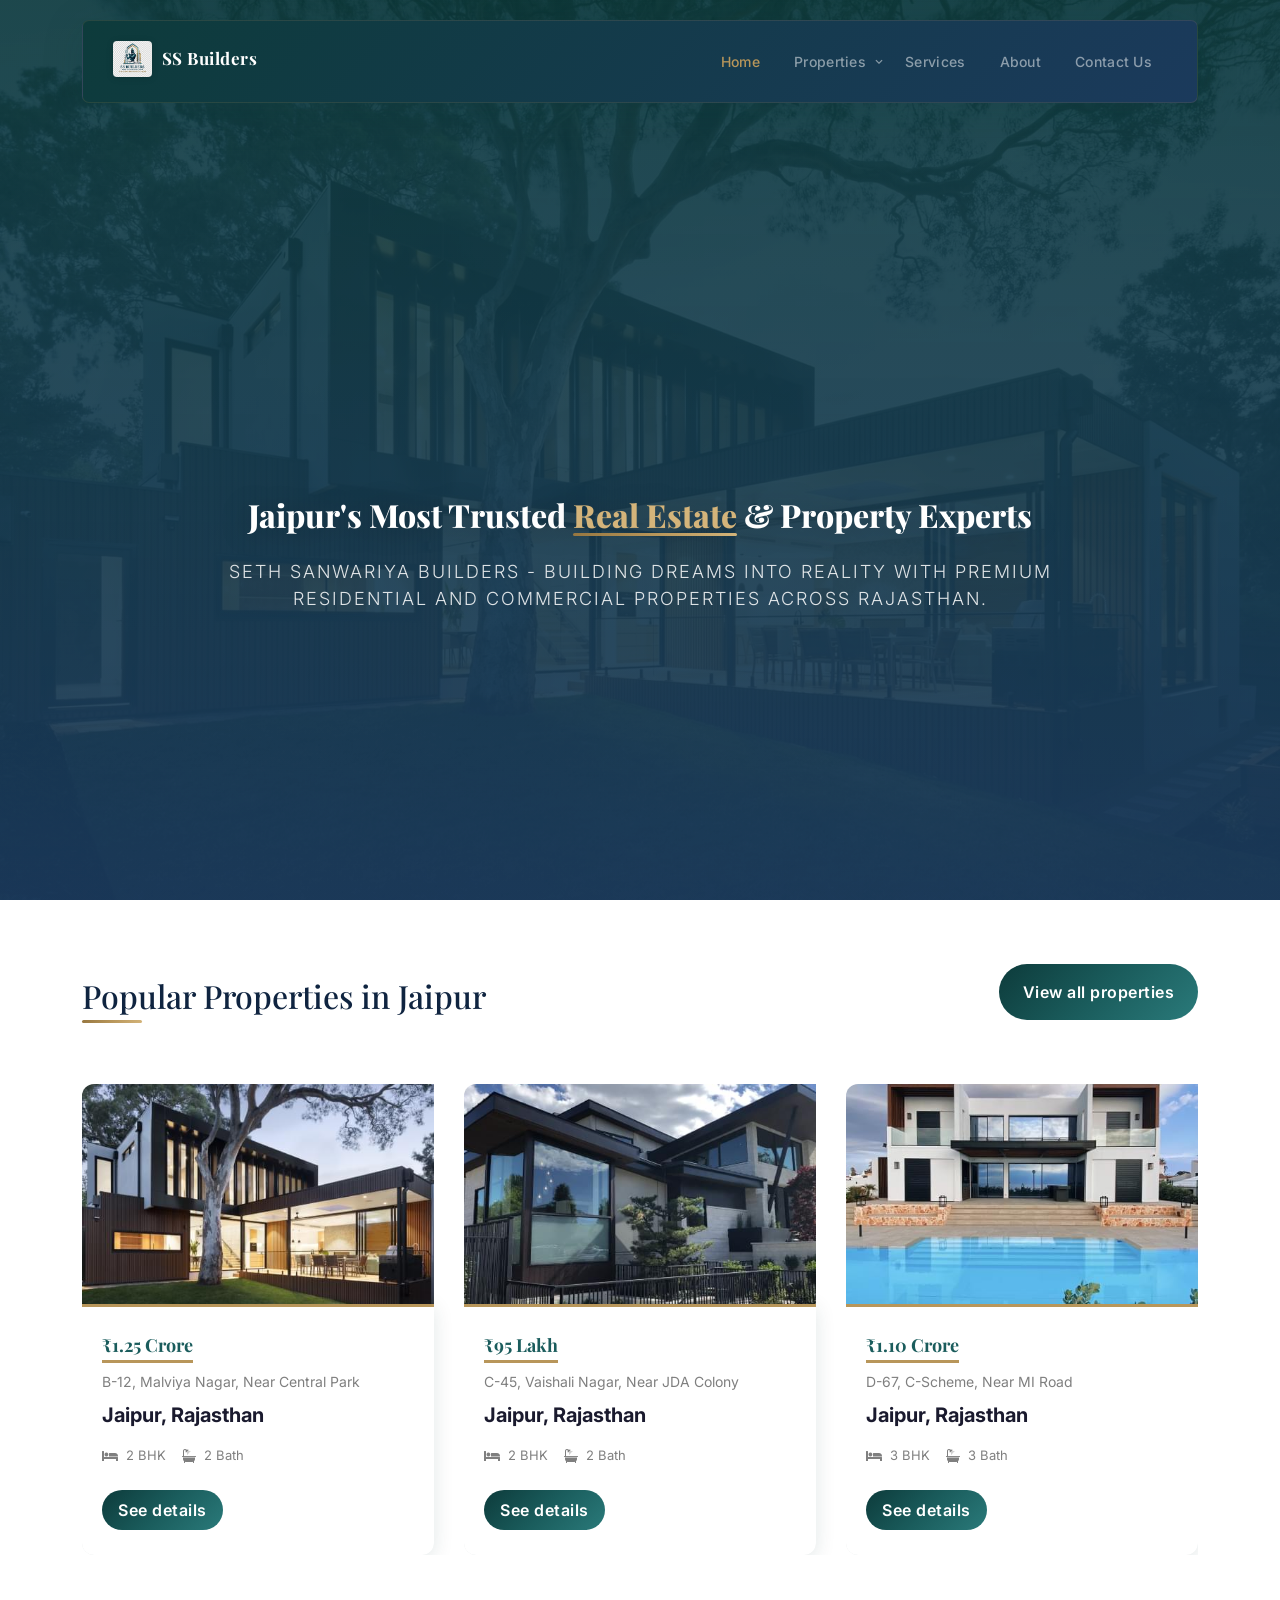
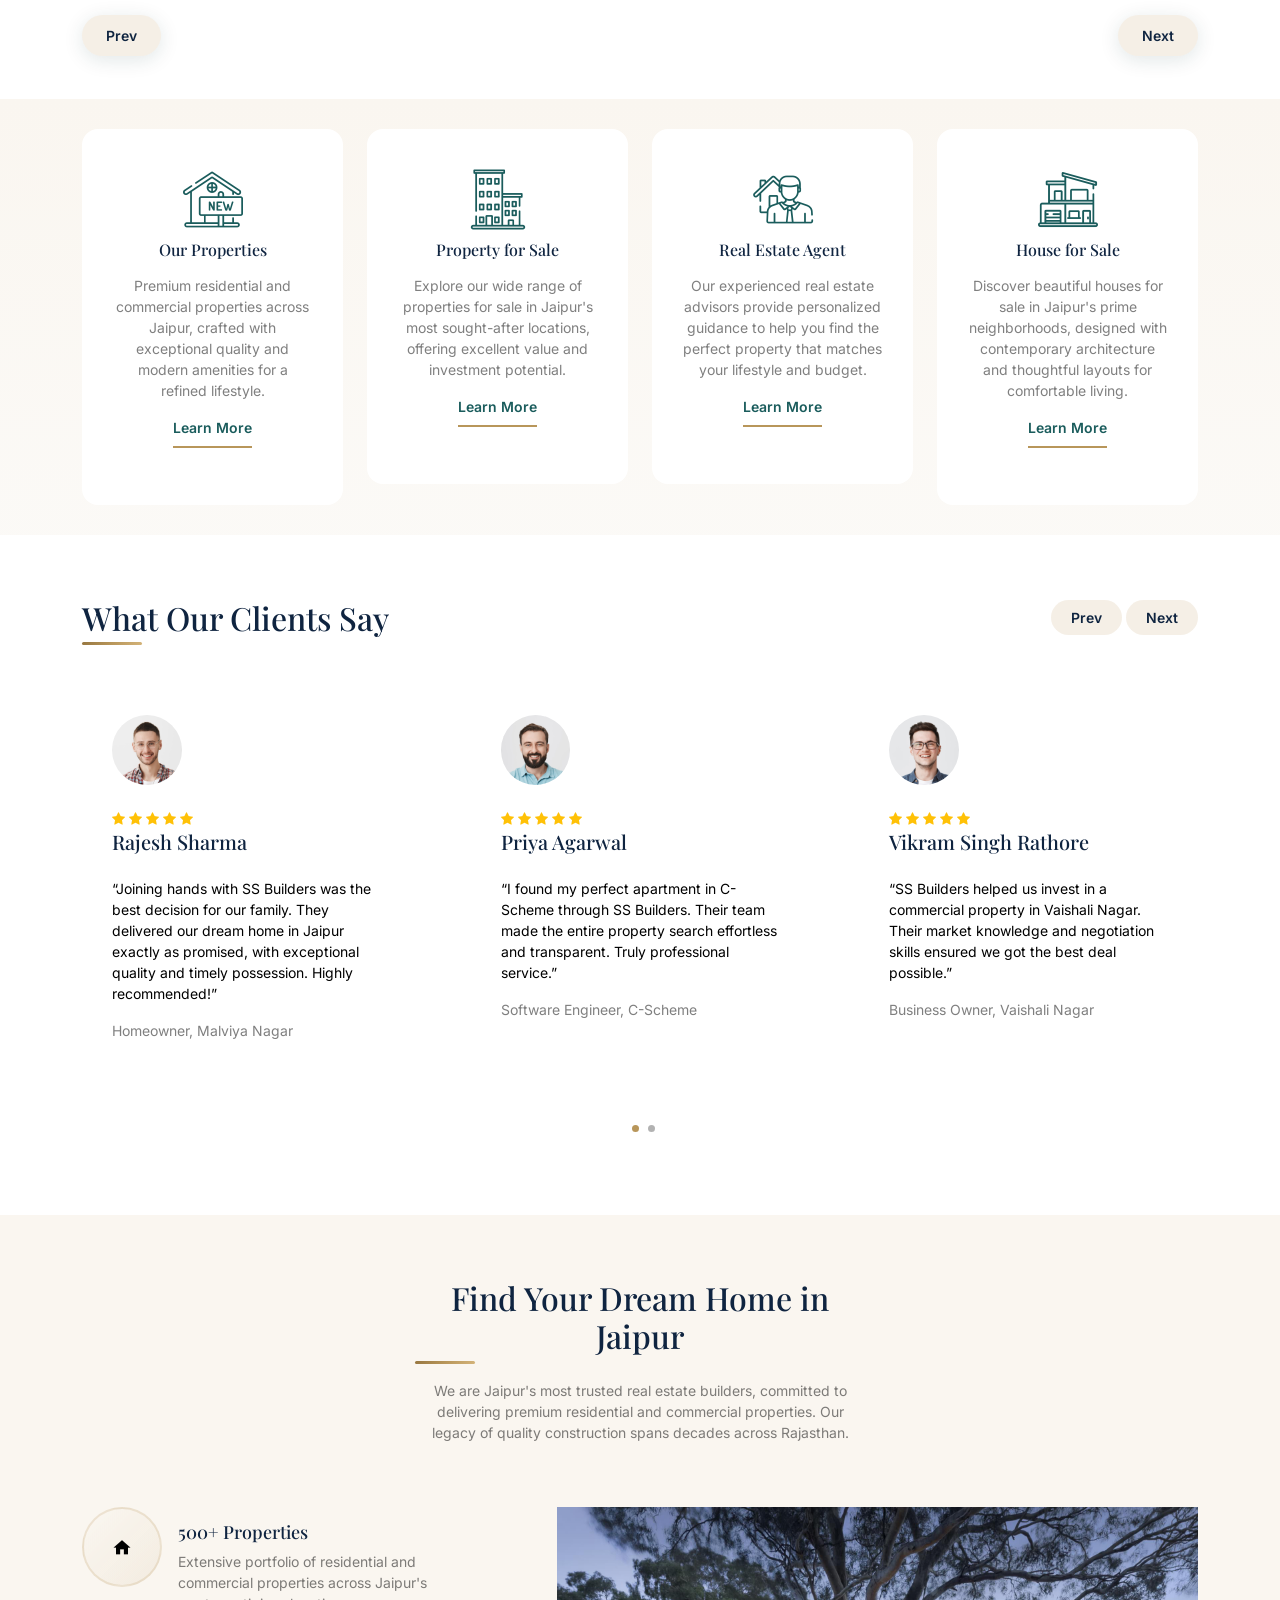
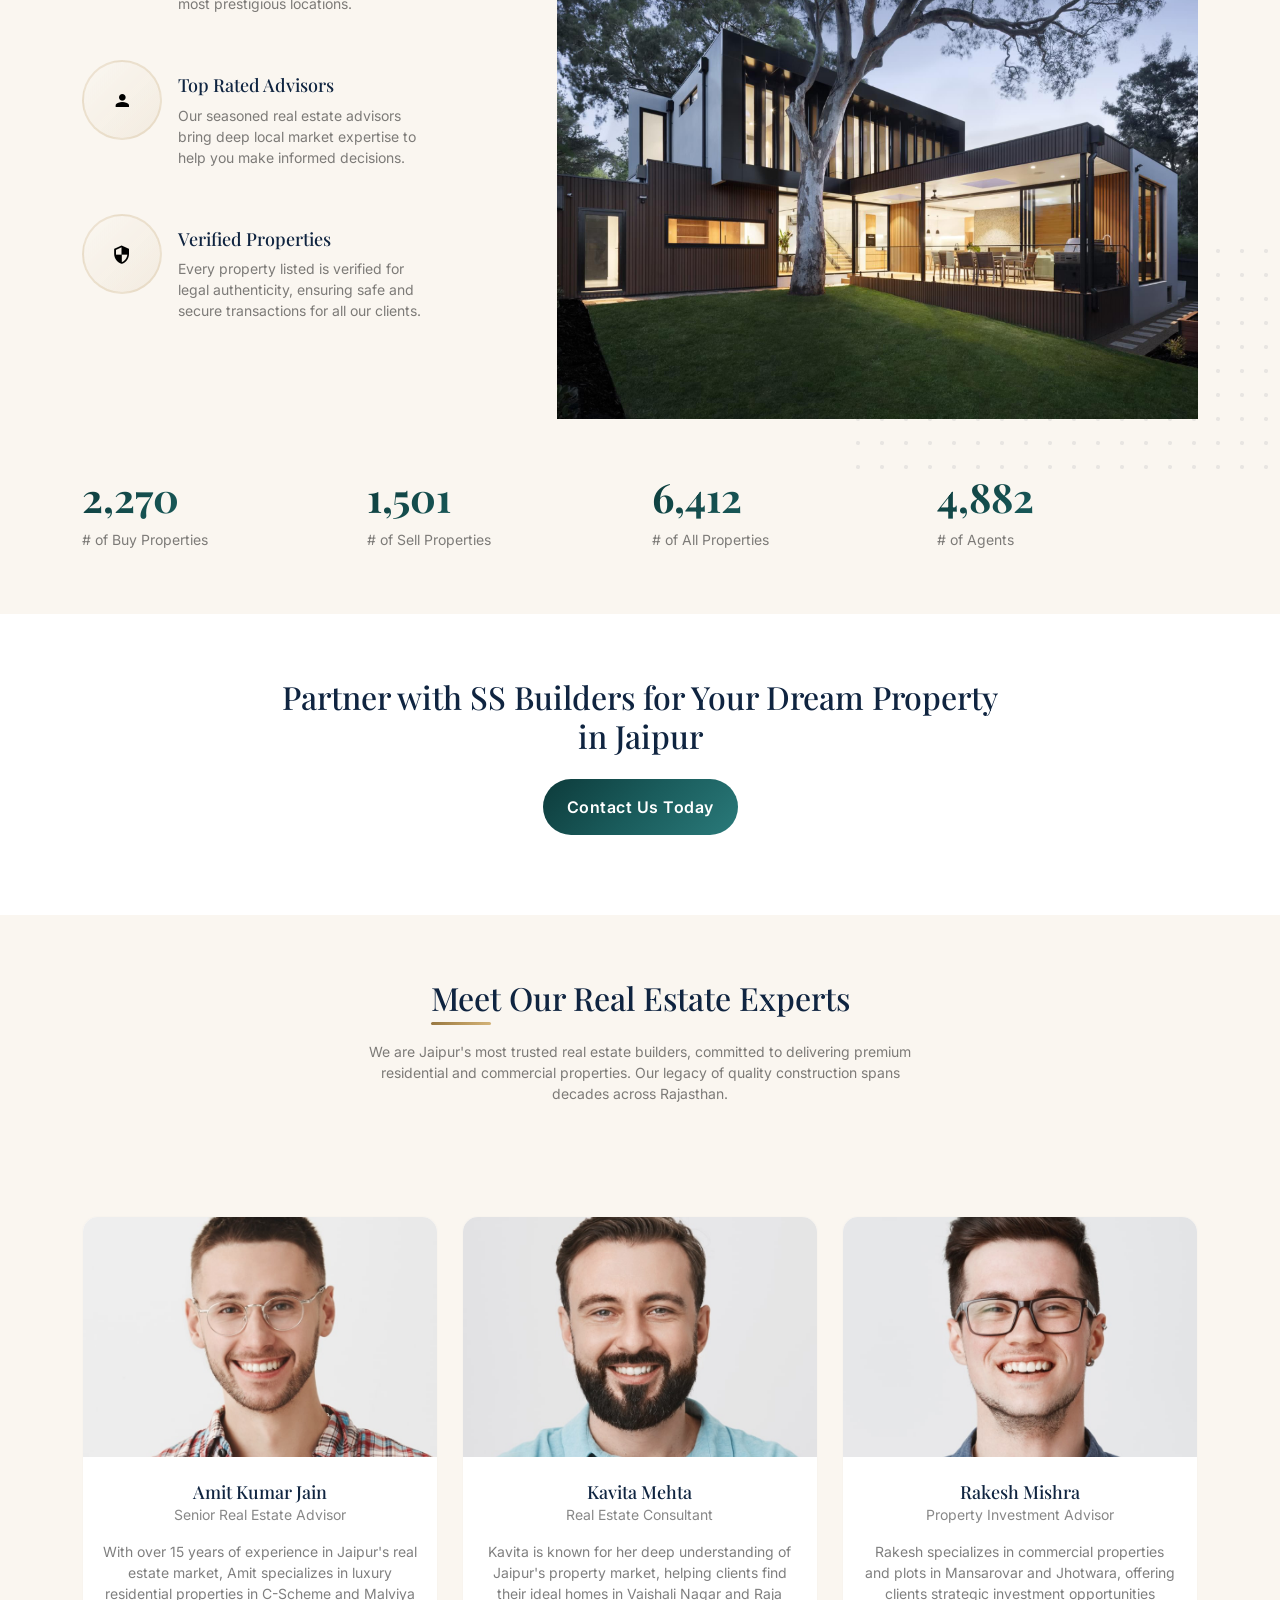
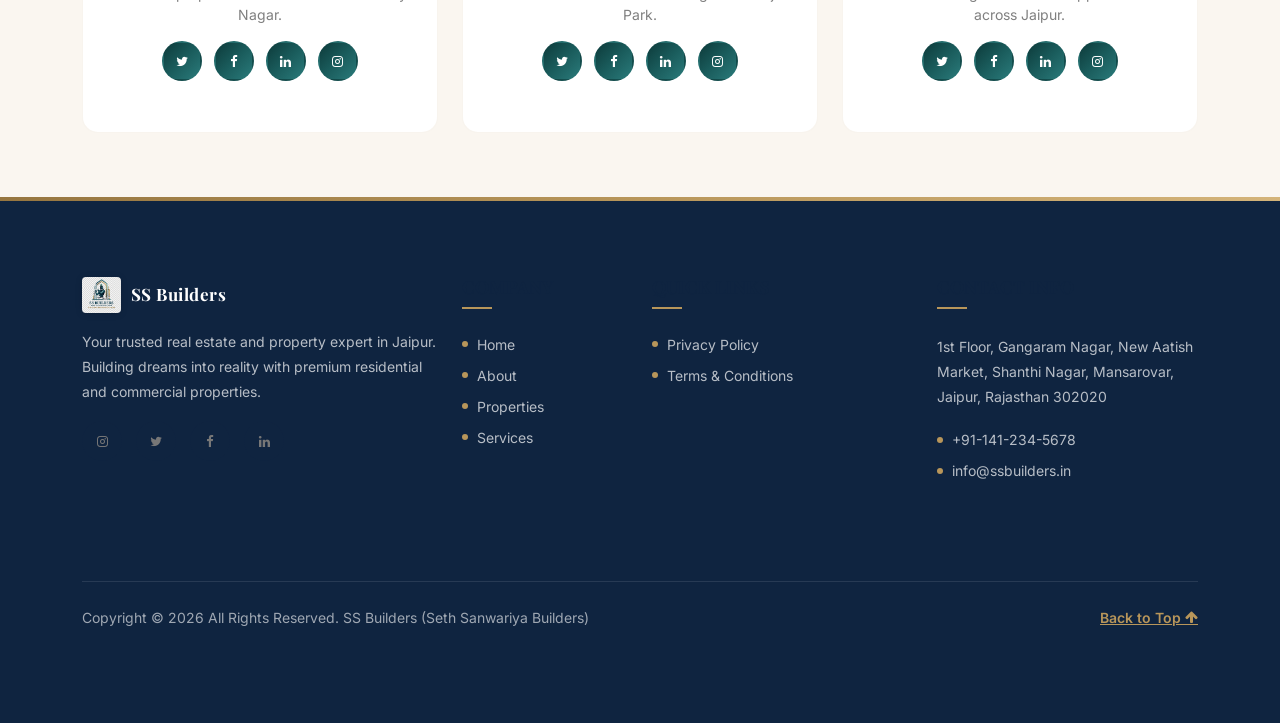
==== index.html @ 276a987f "Add Decap CMS admin with unique collections" ====
<!-- /*
* Template Name: Property
* Template Author: Untree.co
* Template URI: https://untree.co/
* License: https://creativecommons.org/licenses/by/3.0/
*/ -->
<!DOCTYPE html>
<html lang="en">
  <head>
    <meta charset="utf-8" />
    <meta name="viewport" content="width=device-width, initial-scale=1" />
    <meta name="author" content="SS Builders" />
    <link rel="shortcut icon" href="images/logo.png" />

    <meta name="description" content="SS Builders (Seth Sanwariya Builders) - Your trusted real estate and property expert. Find your dream home with us." />
    <meta name="keywords" content="SS Builders, Seth Sanwariya Builders, real estate, property, home, buy property, sell property" />

    <link rel="preconnect" href="https://fonts.googleapis.com" />
    <link rel="preconnect" href="https://fonts.gstatic.com" crossorigin />
    <link
      href="https://fonts.googleapis.com/css2?family=Playfair+Display:wght@400;500;600;700;800;900&family=Inter:wght@300;400;500;600;700&display=swap"
      rel="stylesheet"
    />

    <link rel="stylesheet" href="fonts/icomoon/style.css" />
    <link rel="stylesheet" href="fonts/flaticon/font/flaticon.css" />

    <link rel="stylesheet" href="css/tiny-slider.css" />
    <link rel="stylesheet" href="css/aos.css" />
    <link rel="stylesheet" href="css/style.css" />
    <link rel="stylesheet" href="css/ss-theme.css" />

    <title>
      SS Builders &mdash; Seth Sanwariya Builders | Real Estate and Property Expert
    </title>
  </head>
  <body>
    <div class="site-mobile-menu site-navbar-target">
      <div class="site-mobile-menu-header">
        <div class="site-mobile-menu-close">
          <span class="icofont-close js-menu-toggle"></span>
        </div>
      </div>
      <div class="site-mobile-menu-body"></div>
    </div>

    <nav class="site-nav">
      <div class="container">
        <div class="menu-bg-wrap">
          <div class="site-navigation">
            <a href="index.html" class="logo m-0 float-start d-flex align-items-center">
              <img src="images/logo.png" alt="SS Builders Logo" class="logo-img" />
              <span class="logo-text">SS Builders</span>
            </a>

            <ul
              class="js-clone-nav d-none d-lg-inline-block text-start site-menu float-end"
            >
              <li class="active"><a href="index.html">Home</a></li>
              <li class="has-children">
                <a href="properties.html">Properties</a>
                <ul class="dropdown">
                  <li><a href="#">Buy Property</a></li>
                  <li><a href="#">Sell Property</a></li>
                  <li class="has-children">
                    <a href="#">Residential</a>
                    <ul class="dropdown">
                      <li><a href="#">Residential Properties</a></li>
                      <li><a href="#">Commercial Properties</a></li>
                      <li><a href="#">Plots & Land</a></li>
                    </ul>
                  </li>
                </ul>
              </li>
              <li><a href="services.html">Services</a></li>
              <li><a href="about.html">About</a></li>
              <li><a href="contact.html">Contact Us</a></li>
            </ul>

            <a
              href="#"
              class="burger light me-auto float-end mt-1 site-menu-toggle js-menu-toggle d-inline-block d-lg-none"
              data-toggle="collapse"
              data-target="#main-navbar"
            >
              <span></span>
            </a>
          </div>
        </div>
      </div>
    </nav>

    <div class="hero">
      <div class="hero-slide">
        <div
          class="img overlay"
          style="background-image: url('images/hero_bg_3.jpg')"
        ></div>
        <div
          class="img overlay"
          style="background-image: url('images/hero_bg_2.jpg')"
        ></div>
        <div
          class="img overlay"
          style="background-image: url('images/hero_bg_1.jpg')"
        ></div>
      </div>

      <div class="container">
        <div class="row justify-content-center align-items-center">
          <div class="col-lg-9 text-center">
            <h1 class="heading" data-aos="fade-up">
              Jaipur's Most Trusted <span class="text-gold">Real Estate</span> & Property Experts
            </h1>
            <p class="hero-subtitle" data-aos="fade-up" data-aos-delay="100" data-cms="heroSubtitle">Seth Sanwariya Builders &mdash; Building Dreams Into Reality</p>
          </div>
        </div>
      </div>
    </div>

<div class="section">
      <div class="container">
        <div class="row mb-5 align-items-center">
          <div class="col-lg-9">
            <h2 class="font-weight-bold text-primary heading">
              Popular Properties in Jaipur
            </h2>
          </div>
          <div class="col-lg-3 text-lg-end">
            <p>
              <a href="properties.html" class="btn btn-primary text-white py-3 px-4">View all properties</a>
            </p>
          </div>
        </div>
        <div class="row">
          <div class="col-12">
            <div class="property-slider-wrap">
              <div class="property-slider">
                <div class="property-item">
                  <a href="property-single.html" class="img">
                    <img src="images/img_1.jpg" alt="Image" class="img-fluid" />
                  </a>

                  <div class="property-content">
                    <div class="price mb-2"><span>₹1.25 Crore</span></div>
                    <div>
                      <span class="d-block mb-2 text-black-50"
                        >B-12, Malviya Nagar, Near Central Park</span
                      >
                      <span class="city d-block mb-3">Jaipur, Rajasthan</span>

                      <div class="specs d-flex mb-4">
                        <span class="d-block d-flex align-items-center me-3">
                          <span class="icon-bed me-2"></span>
                          <span class="caption">2 BHK</span>
                        </span>
                        <span class="d-block d-flex align-items-center">
                          <span class="icon-bath me-2"></span>
                          <span class="caption">2 Bath</span>
                        </span>
                      </div>

                      <a
                        href="property-single.html"
                        class="btn btn-primary py-2 px-3"
                        >See details</a
                      >
                    </div>
                  </div>
                </div>
                <!-- .item -->

                <div class="property-item">
                  <a href="property-single.html" class="img">
                    <img src="images/img_2.jpg" alt="Image" class="img-fluid" />
                  </a>

                  <div class="property-content">
                    <div class="price mb-2"><span>₹95 Lakh</span></div>
                    <div>
                      <span class="d-block mb-2 text-black-50"
                        >C-45, Vaishali Nagar, Near JDA Colony</span
                      >
                      <span class="city d-block mb-3">Jaipur, Rajasthan</span>

                      <div class="specs d-flex mb-4">
                        <span class="d-block d-flex align-items-center me-3">
                          <span class="icon-bed me-2"></span>
                          <span class="caption">2 BHK</span>
                        </span>
                        <span class="d-block d-flex align-items-center">
                          <span class="icon-bath me-2"></span>
                          <span class="caption">2 Bath</span>
                        </span>
                      </div>

                      <a
                        href="property-single.html"
                        class="btn btn-primary py-2 px-3"
                        >See details</a
                      >
                    </div>
                  </div>
                </div>
                <!-- .item -->

                <div class="property-item">
                  <a href="property-single.html" class="img">
                    <img src="images/img_3.jpg" alt="Image" class="img-fluid" />
                  </a>

                  <div class="property-content">
                    <div class="price mb-2"><span>₹1.10 Crore</span></div>
                    <div>
                      <span class="d-block mb-2 text-black-50"
                        >D-67, C-Scheme, Near MI Road</span
                      >
                      <span class="city d-block mb-3">Jaipur, Rajasthan</span>

                      <div class="specs d-flex mb-4">
                        <span class="d-block d-flex align-items-center me-3">
                          <span class="icon-bed me-2"></span>
                          <span class="caption">3 BHK</span>
                        </span>
                        <span class="d-block d-flex align-items-center">
                          <span class="icon-bath me-2"></span>
                          <span class="caption">3 Bath</span>
                        </span>
                      </div>

                      <a
                        href="property-single.html"
                        class="btn btn-primary py-2 px-3"
                        >See details</a
                      >
                    </div>
                  </div>
                </div>
                <!-- .item -->

                <div class="property-item">
                  <a href="property-single.html" class="img">
                    <img src="images/img_4.jpg" alt="Image" class="img-fluid" />
                  </a>

                  <div class="property-content">
                    <div class="price mb-2"><span>₹85 Lakh</span></div>
                    <div>
                      <span class="d-block mb-2 text-black-50"
                        >E-23, Bani Park, Near Railway Station</span
                      >
                      <span class="city d-block mb-3">Jaipur, Rajasthan</span>

                      <div class="specs d-flex mb-4">
                        <span class="d-block d-flex align-items-center me-3">
                          <span class="icon-bed me-2"></span>
                          <span class="caption">2 BHK</span>
                        </span>
                        <span class="d-block d-flex align-items-center">
                          <span class="icon-bath me-2"></span>
                          <span class="caption">2 Bath</span>
                        </span>
                      </div>

                      <a
                        href="property-single.html"
                        class="btn btn-primary py-2 px-3"
                        >See details</a
                      >
                    </div>
                  </div>
                </div>
                <!-- .item -->

                <div class="property-item">
                  <a href="property-single.html" class="img">
                    <img src="images/img_5.jpg" alt="Image" class="img-fluid" />
                  </a>

                  <div class="property-content">
                    <div class="price mb-2"><span>₹1.50 Crore</span></div>
                    <div>
                      <span class="d-block mb-2 text-black-50"
                        >F-89, JLN Road, Near Civil Lines</span
                      >
                      <span class="city d-block mb-3">Jaipur, Rajasthan</span>

                      <div class="specs d-flex mb-4">
                        <span class="d-block d-flex align-items-center me-3">
                          <span class="icon-bed me-2"></span>
                          <span class="caption">4 BHK</span>
                        </span>
                        <span class="d-block d-flex align-items-center">
                          <span class="icon-bath me-2"></span>
                          <span class="caption">4 Bath</span>
                        </span>
                      </div>

                      <a
                        href="property-single.html"
                        class="btn btn-primary py-2 px-3"
                        >See details</a
                      >
                    </div>
                  </div>
                </div>
                <!-- .item -->

                <div class="property-item">
                  <a href="property-single.html" class="img">
                    <img src="images/img_6.jpg" alt="Image" class="img-fluid" />
                  </a>

                  <div class="property-content">
                    <div class="price mb-2"><span>₹75 Lakh</span></div>
                    <div>
                      <span class="d-block mb-2 text-black-50"
                        >G-15, Tonk Road, Premium Location</span
                      >
                      <span class="city d-block mb-3">Jaipur, Rajasthan</span>

                      <div class="specs d-flex mb-4">
                        <span class="d-block d-flex align-items-center me-3">
                          <span class="icon-bed me-2"></span>
                          <span class="caption">2 BHK</span>
                        </span>
                        <span class="d-block d-flex align-items-center">
                          <span class="icon-bath me-2"></span>
                          <span class="caption">2 Bath</span>
                        </span>
                      </div>

                      <a
                        href="property-single.html"
                        class="btn btn-primary py-2 px-3"
                        >See details</a
                      >
                    </div>
                  </div>
                </div>
                <!-- .item -->

                <div class="property-item">
                  <a href="property-single.html" class="img">
                    <img src="images/img_7.jpg" alt="Image" class="img-fluid" />
                  </a>

                  <div class="property-content">
                    <div class="price mb-2"><span>₹1.35 Crore</span></div>
                    <div>
                      <span class="d-block mb-2 text-black-50"
                        >H-30, Sindhi Camp, Heart of City</span
                      >
                      <span class="city d-block mb-3">Jaipur, Rajasthan</span>

                      <div class="specs d-flex mb-4">
                        <span class="d-block d-flex align-items-center me-3">
                          <span class="icon-bed me-2"></span>
                          <span class="caption">3 BHK</span>
                        </span>
                        <span class="d-block d-flex align-items-center">
                          <span class="icon-bath me-2"></span>
                          <span class="caption">3 Bath</span>
                        </span>
                      </div>

                      <a
                        href="property-single.html"
                        class="btn btn-primary py-2 px-3"
                        >See details</a
                      >
                    </div>
                  </div>
                </div>
                <!-- .item -->

                <div class="property-item">
                  <a href="property-single.html" class="img">
                    <img src="images/img_8.jpg" alt="Image" class="img-fluid" />
                  </a>

                  <div class="property-content">
                    <div class="price mb-2"><span>₹1.05 Crore</span></div>
                    <div>
                      <span class="d-block mb-2 text-black-50"
                        >I-42, Ajmer Road, Well Connected</span
                      >
                      <span class="city d-block mb-3">Jaipur, Rajasthan</span>

                      <div class="specs d-flex mb-4">
                        <span class="d-block d-flex align-items-center me-3">
                          <span class="icon-bed me-2"></span>
                          <span class="caption">2 BHK</span>
                        </span>
                        <span class="d-block d-flex align-items-center">
                          <span class="icon-bath me-2"></span>
                          <span class="caption">2 Bath</span>
                        </span>
                      </div>

                      <a
                        href="property-single.html"
                        class="btn btn-primary py-2 px-3"
                        >See details</a
                      >
                    </div>
                  </div>
                </div>
                <!-- .item -->
              </div>

              <div
                id="property-nav"
                class="controls"
                tabindex="0"
                aria-label="Carousel Navigation"
              >
                <span
                  class="prev"
                  data-controls="prev"
                  aria-controls="property"
                  tabindex="-1"
                  >Prev</span
                >
                <span
                  class="next"
                  data-controls="next"
                  aria-controls="property"
                  tabindex="-1"
                  >Next</span
                >
              </div>
            </div>
          </div>
        </div>
      </div>
    </div>


    <section class="features-1">
      <div class="container">
        <div class="row">
          <div class="col-6 col-lg-3" data-aos="fade-up" data-aos-delay="300">
            <div class="box-feature">
              <span class="flaticon-house"></span>
              <h3 class="mb-3">Our Properties</h3>
              <p>
                Premium residential and commercial properties across Jaipur, crafted with exceptional quality and modern amenities for a refined lifestyle.
              </p>
              <p><a href="#" class="learn-more">Learn More</a></p>
            </div>
          </div>
          <div class="col-6 col-lg-3" data-aos="fade-up" data-aos-delay="500">
            <div class="box-feature">
              <span class="flaticon-building"></span>
              <h3 class="mb-3">Property for Sale</h3>
              <p>
                Explore our wide range of properties for sale in Jaipur's most sought-after locations, offering excellent value and investment potential.
              </p>
              <p><a href="#" class="learn-more">Learn More</a></p>
            </div>
          </div>
          <div class="col-6 col-lg-3" data-aos="fade-up" data-aos-delay="400">
            <div class="box-feature">
              <span class="flaticon-house-3"></span>
              <h3 class="mb-3">Real Estate Agent</h3>
              <p>
                Our experienced real estate advisors provide personalized guidance to help you find the perfect property that matches your lifestyle and budget.
              </p>
              <p><a href="#" class="learn-more">Learn More</a></p>
            </div>
          </div>
          <div class="col-6 col-lg-3" data-aos="fade-up" data-aos-delay="600">
            <div class="box-feature">
              <span class="flaticon-house-1"></span>
              <h3 class="mb-3">House for Sale</h3>
              <p>
                Discover beautiful houses for sale in Jaipur's prime neighborhoods, designed with contemporary architecture and thoughtful layouts for comfortable living.
              </p>
              <p><a href="#" class="learn-more">Learn More</a></p>
            </div>
          </div>
        </div>
      </div>
    </section>

    <div class="section sec-testimonials">
      <div class="container">
        <div class="row mb-5 align-items-center">
          <div class="col-md-6">
            <h2 class="font-weight-bold heading text-primary mb-4 mb-md-0">
              What Our Clients Say
            </h2>
          </div>
          <div class="col-md-6 text-md-end">
            <div id="testimonial-nav">
              <span class="prev" data-controls="prev">Prev</span>

              <span class="next" data-controls="next">Next</span>
            </div>
          </div>
        </div>

        <div class="row">
          <div class="col-lg-4"></div>
        </div>
        <div class="testimonial-slider-wrap">
          <div class="testimonial-slider">
            <div class="item">
              <div class="testimonial">
                <img
                  src="images/person_1-min.jpg"
                  alt="Image"
                  class="img-fluid rounded-circle w-25 mb-4"
                />
                <div class="rate">
                  <span class="icon-star text-warning"></span>
                  <span class="icon-star text-warning"></span>
                  <span class="icon-star text-warning"></span>
                  <span class="icon-star text-warning"></span>
                  <span class="icon-star text-warning"></span>
                </div>
                <h3 class="h5 text-primary mb-4">Rajesh Sharma</h3>
                <blockquote>
                  <p>
                    &ldquo;Joining hands with SS Builders was the best decision for our family. They delivered our dream home in Jaipur exactly as promised, with exceptional quality and timely possession. Highly recommended!&rdquo;
                  </p>
                </blockquote>
                <p class="text-black-50">Homeowner, Malviya Nagar</p>
              </div>
            </div>

            <div class="item">
              <div class="testimonial">
                <img
                  src="images/person_2-min.jpg"
                  alt="Image"
                  class="img-fluid rounded-circle w-25 mb-4"
                />
                <div class="rate">
                  <span class="icon-star text-warning"></span>
                  <span class="icon-star text-warning"></span>
                  <span class="icon-star text-warning"></span>
                  <span class="icon-star text-warning"></span>
                  <span class="icon-star text-warning"></span>
                </div>
                <h3 class="h5 text-primary mb-4">Priya Agarwal</h3>
                <blockquote>
                  <p>
                    &ldquo;I found my perfect apartment in C-Scheme through SS Builders. Their team made the entire property search effortless and transparent. Truly professional service.&rdquo;
                  </p>
                </blockquote>
                <p class="text-black-50">Software Engineer, C-Scheme</p>
              </div>
            </div>

            <div class="item">
              <div class="testimonial">
                <img
                  src="images/person_3-min.jpg"
                  alt="Image"
                  class="img-fluid rounded-circle w-25 mb-4"
                />
                <div class="rate">
                  <span class="icon-star text-warning"></span>
                  <span class="icon-star text-warning"></span>
                  <span class="icon-star text-warning"></span>
                  <span class="icon-star text-warning"></span>
                  <span class="icon-star text-warning"></span>
                </div>
                <h3 class="h5 text-primary mb-4">Vikram Singh Rathore</h3>
                <blockquote>
                  <p>
                    &ldquo;SS Builders helped us invest in a commercial property in Vaishali Nagar. Their market knowledge and negotiation skills ensured we got the best deal possible.&rdquo;
                  </p>
                </blockquote>
                <p class="text-black-50">Business Owner, Vaishali Nagar</p>
              </div>
            </div>

            <div class="item">
              <div class="testimonial">
                <img
                  src="images/person_4-min.jpg"
                  alt="Image"
                  class="img-fluid rounded-circle w-25 mb-4"
                />
                <div class="rate">
                  <span class="icon-star text-warning"></span>
                  <span class="icon-star text-warning"></span>
                  <span class="icon-star text-warning"></span>
                  <span class="icon-star text-warning"></span>
                  <span class="icon-star text-warning"></span>
                </div>
                <h3 class="h5 text-primary mb-4">Neha Gupta</h3>
                <blockquote>
                  <p>
                    &ldquo;The team at SS Builders is incredibly supportive and knowledgeable. They guided us through every step of buying our first home in Mansarovar. We are forever grateful!&rdquo;
                  </p>
                </blockquote>
                <p class="text-black-50">Doctor, Mansarovar</p>
              </div>
            </div>
          </div>
        </div>
      </div>
    </div>

    <div class="section section-4 bg-light">
      <div class="container">
        <div class="row justify-content-center text-center mb-5">
          <div class="col-lg-5">
            <h2 class="font-weight-bold heading text-primary mb-4">
              Find Your Dream Home in Jaipur
            </h2>
            <p class="text-black-50">
              We are Jaipur's most trusted real estate builders, committed to delivering premium residential and commercial properties. Our legacy of quality construction spans decades across Rajasthan.
            </p>
          </div>
        </div>
        <div class="row justify-content-between mb-5">
          <div class="col-lg-7 mb-5 mb-lg-0 order-lg-2">
            <div class="img-about dots">
              <img src="images/hero_bg_3.jpg" alt="Image" class="img-fluid" />
            </div>
          </div>
          <div class="col-lg-4">
            <div class="d-flex feature-h">
              <span class="wrap-icon me-3">
                <span class="icon-home2"></span>
              </span>
              <div class="feature-text">
                <h3 class="heading">500+ Properties</h3>
                <p class="text-black-50">
                  Extensive portfolio of residential and commercial properties across Jaipur's most prestigious locations.
                </p>
              </div>
            </div>

            <div class="d-flex feature-h">
              <span class="wrap-icon me-3">
                <span class="icon-person"></span>
              </span>
              <div class="feature-text">
                <h3 class="heading">Top Rated Advisors</h3>
                <p class="text-black-50">
                  Our seasoned real estate advisors bring deep local market expertise to help you make informed decisions.
                </p>
              </div>
            </div>

            <div class="d-flex feature-h">
              <span class="wrap-icon me-3">
                <span class="icon-security"></span>
              </span>
              <div class="feature-text">
                <h3 class="heading">Verified Properties</h3>
                <p class="text-black-50">
                  Every property listed is verified for legal authenticity, ensuring safe and secure transactions for all our clients.
                </p>
              </div>
            </div>
          </div>
        </div>
        <div class="row section-counter mt-5">
          <div
            class="col-6 col-sm-6 col-md-6 col-lg-3"
            data-aos="fade-up"
            data-aos-delay="300"
          >
            <div class="counter-wrap mb-5 mb-lg-0">
              <span class="number"
                ><span class="countup text-primary">3298</span></span
              >
              <span class="caption text-black-50"># of Buy Properties</span>
            </div>
          </div>
          <div
            class="col-6 col-sm-6 col-md-6 col-lg-3"
            data-aos="fade-up"
            data-aos-delay="400"
          >
            <div class="counter-wrap mb-5 mb-lg-0">
              <span class="number"
                ><span class="countup text-primary">2181</span></span
              >
              <span class="caption text-black-50"># of Sell Properties</span>
            </div>
          </div>
          <div
            class="col-6 col-sm-6 col-md-6 col-lg-3"
            data-aos="fade-up"
            data-aos-delay="500"
          >
            <div class="counter-wrap mb-5 mb-lg-0">
              <span class="number"
                ><span class="countup text-primary">9316</span></span
              >
              <span class="caption text-black-50"># of All Properties</span>
            </div>
          </div>
          <div
            class="col-6 col-sm-6 col-md-6 col-lg-3"
            data-aos="fade-up"
            data-aos-delay="600"
          >
            <div class="counter-wrap mb-5 mb-lg-0">
              <span class="number"
                ><span class="countup text-primary">7191</span></span
              >
              <span class="caption text-black-50"># of Agents</span>
            </div>
          </div>
        </div>
      </div>
    </div>

    <div class="section">
      <div class="row justify-content-center footer-cta" data-aos="fade-up">
        <div class="col-lg-7 mx-auto text-center">
          <h2 class="mb-4">Partner with SS Builders for Your Dream Property in Jaipur</h2>
          <p>
            <a
              href="contact.html"
              class="btn btn-primary text-white py-3 px-4"
              >Contact Us Today</a
            >
          </p>
        </div>
        <!-- /.col-lg-7 -->
      </div>
      <!-- /.row -->
    </div>

    <div class="section section-5 bg-light">
      <div class="container">
        <div class="row justify-content-center text-center mb-5">
          <div class="col-lg-6 mb-5">
            <h2 class="font-weight-bold heading text-primary mb-4">
              Meet Our Real Estate Experts
            </h2>
            <p class="text-black-50">
              We are Jaipur's most trusted real estate builders, committed to delivering premium residential and commercial properties. Our legacy of quality construction spans decades across Rajasthan.
            </p>
          </div>
        </div>
        <div class="row">
          <div class="col-sm-6 col-md-6 col-lg-4 mb-5 mb-lg-0">
            <div class="h-100 person">
              <img
                src="images/person_1-min.jpg"
                alt="Image"
                class="img-fluid"
              />

              <div class="person-contents">
                <h2 class="mb-0"><a href="#">Amit Kumar Jain</a></h2>
                <span class="meta d-block mb-3">Senior Real Estate Advisor</span>
                <p>
                  With over 15 years of experience in Jaipur's real estate market, Amit specializes in luxury residential properties in C-Scheme and Malviya Nagar.
                </p>

                <ul class="social list-unstyled list-inline dark-hover">
                  <li class="list-inline-item">
                    <a href="#"><span class="icon-twitter"></span></a>
                  </li>
                  <li class="list-inline-item">
                    <a href="#"><span class="icon-facebook"></span></a>
                  </li>
                  <li class="list-inline-item">
                    <a href="#"><span class="icon-linkedin"></span></a>
                  </li>
                  <li class="list-inline-item">
                    <a href="#"><span class="icon-instagram"></span></a>
                  </li>
                </ul>
              </div>
            </div>
          </div>
          <div class="col-sm-6 col-md-6 col-lg-4 mb-5 mb-lg-0">
            <div class="h-100 person">
              <img
                src="images/person_2-min.jpg"
                alt="Image"
                class="img-fluid"
              />

              <div class="person-contents">
                <h2 class="mb-0"><a href="#">Kavita Mehta</a></h2>
                <span class="meta d-block mb-3">Real Estate Consultant</span>
                <p>
                  Kavita is known for her deep understanding of Jaipur's property market, helping clients find their ideal homes in Vaishali Nagar and Raja Park.
                </p>

                <ul class="social list-unstyled list-inline dark-hover">
                  <li class="list-inline-item">
                    <a href="#"><span class="icon-twitter"></span></a>
                  </li>
                  <li class="list-inline-item">
                    <a href="#"><span class="icon-facebook"></span></a>
                  </li>
                  <li class="list-inline-item">
                    <a href="#"><span class="icon-linkedin"></span></a>
                  </li>
                  <li class="list-inline-item">
                    <a href="#"><span class="icon-instagram"></span></a>
                  </li>
                </ul>
              </div>
            </div>
          </div>
          <div class="col-sm-6 col-md-6 col-lg-4 mb-5 mb-lg-0">
            <div class="h-100 person">
              <img
                src="images/person_3-min.jpg"
                alt="Image"
                class="img-fluid"
              />

              <div class="person-contents">
                <h2 class="mb-0"><a href="#">Rakesh Mishra</a></h2>
                <span class="meta d-block mb-3">Property Investment Advisor</span>
                <p>
                  Rakesh specializes in commercial properties and plots in Mansarovar and Jhotwara, offering clients strategic investment opportunities across Jaipur.
                </p>

                <ul class="social list-unstyled list-inline dark-hover">
                  <li class="list-inline-item">
                    <a href="#"><span class="icon-twitter"></span></a>
                  </li>
                  <li class="list-inline-item">
                    <a href="#"><span class="icon-facebook"></span></a>
                  </li>
                  <li class="list-inline-item">
                    <a href="#"><span class="icon-linkedin"></span></a>
                  </li>
                  <li class="list-inline-item">
                    <a href="#"><span class="icon-instagram"></span></a>
                  </li>
                </ul>
              </div>
            </div>
          </div>
        </div>
      </div>
    </div>

    <footer class="site-footer">
      <div class="container">
        <div class="row">
          <div class="col-lg-4 mb-5 mb-lg-0">
            <div class="widget">
              <a href="index.html" class="logo m-0 d-flex align-items-center mb-3">
                <img src="images/logo.png" alt="SS Builders Logo" class="logo-img" />
                <span class="logo-text">SS Builders</span>
              </a>
              <p class="text-black-50">Your trusted real estate and property expert in Jaipur. Building dreams into reality with premium residential and commercial properties.</p>
              <ul class="list-unstyled social">
                <li><a href="#"><span class="icon-instagram"></span></a></li>
                <li><a href="#"><span class="icon-twitter"></span></a></li>
                <li><a href="#"><span class="icon-facebook"></span></a></li>
                <li><a href="#"><span class="icon-linkedin"></span></a></li>
              </ul>
            </div>
          </div>
          <div class="col-lg-2 col-md-4 mb-5 mb-md-0">
            <div class="widget">
              <h3>Company</h3>
              <ul class="list-unstyled links">
                <li><a href="index.html">Home</a></li>
                <li><a href="about.html">About</a></li>
                <li><a href="properties.html">Properties</a></li>
                <li><a href="services.html">Services</a></li>
              </ul>
            </div>
          </div>
          <div class="col-lg-3 col-md-4 mb-5 mb-md-0">
            <div class="widget">
              <h3>Quick Links</h3>
                <ul class="list-unstyled links">
                  <li><a href="#">Privacy Policy</a></li>
                  <li><a href="#">Terms & Conditions</a></li>
                </ul>
            </div>
          </div>
          <div class="col-lg-3 col-md-4">
            <div class="widget">
              <h3>Contact Info</h3>
              <address>1st Floor, Gangaram Nagar, New Aatish Market, Shanthi Nagar, Mansarovar, Jaipur, Rajasthan 302020</address>
              <ul class="list-unstyled links">
                <li><a href="tel://911412345678">+91-141-234-5678</a></li>
                <li><a href="mailto:info@ssbuilders.in">info@ssbuilders.in</a></li>
              </ul>
            </div>
          </div>
        </div>
        <div class="footer-bottom">
          <div class="row align-items-center">
            <div class="col-md-6 text-center text-md-start">
              <p class="copyright mb-0">Copyright &copy; <script>document.write(new Date().getFullYear());</script> All Rights Reserved. SS Builders (Seth Sanwariya Builders)</p>
            </div>
            <div class="col-md-6 text-center text-md-end">
              <a href="#" class="back-to-top">Back to Top <span class="icon-arrow-up"></span></a>
            </div>
          </div>
        </div>
      </div>
    </footer>

    <!-- Preloader -->
    <div id="overlayer"></div>
    <div class="loader">
      <div class="spinner-border" role="status">
        <span class="visually-hidden">Loading...</span>
      </div>
    </div>

    <script src="js/bootstrap.bundle.min.js"></script>
    <script src="js/tiny-slider.js"></script>
    <script src="js/aos.js"></script>
    <script src="js/navbar.js"></script>
    <script src="js/counter.js"></script>
    <script src="js/custom.js"></script>
        <script src="js/content-loader.js"></script>
<script src="js/ss-animations.js"></script>
  </body>
</html>
---- fonts/icomoon/style.css ----
@font-face {
  font-family: 'icomoon';
  src:  url('fonts/icomoon.eot?10si43');
  src:  url('fonts/icomoon.eot?10si43#iefix') format('embedded-opentype'),
    url('fonts/icomoon.ttf?10si43') format('truetype'),
    url('fonts/icomoon.woff?10si43') format('woff'),
    url('fonts/icomoon.svg?10si43#icomoon') format('svg');
  font-weight: normal;
  font-style: normal;
}

[class^="icon-"], [class*=" icon-"] {
  /* use !important to prevent issues with browser extensions that change fonts */
  font-family: 'icomoon' !important;
  speak: none;
  font-style: normal;
  font-weight: normal;
  font-variant: normal;
  text-transform: none;
  line-height: 1;

  /* Better Font Rendering =========== */
  -webkit-font-smoothing: antialiased;
  -moz-osx-font-smoothing: grayscale;
}

.icon-asterisk:before {
  content: "\f069";
}
.icon-plus:before {
  content: "\f067";
}
.icon-question:before {
  content: "\f128";
}
.icon-minus:before {
  content: "\f068";
}
.icon-glass:before {
  content: "\f000";
}
.icon-music:before {
  content: "\f001";
}
.icon-search:before {
  content: "\f002";
}
.icon-envelope-o:before {
  content: "\f003";
}
.icon-heart:before {
  content: "\f004";
}
.icon-star:before {
  content: "\f005";
}
.icon-star-o:before {
  content: "\f006";
}
.icon-user:before {
  content: "\f007";
}
.icon-film:before {
  content: "\f008";
}
.icon-th-large:before {
  content: "\f009";
}
.icon-th:before {
  content: "\f00a";
}
.icon-th-list:before {
  content: "\f00b";
}
.icon-check:before {
  content: "\f00c";
}
.icon-close:before {
  content: "\f00d";
}
.icon-remove:before {
  content: "\f00d";
}
.icon-times:before {
  content: "\f00d";
}
.icon-search-plus:before {
  content: "\f00e";
}
.icon-search-minus:before {
  content: "\f010";
}
.icon-power-off:before {
  content: "\f011";
}
.icon-signal:before {
  content: "\f012";
}
.icon-cog:before {
  content: "\f013";
}
.icon-gear:before {
  content: "\f013";
}
.icon-trash-o:before {
  content: "\f014";
}
.icon-home:before {
  content: "\f015";
}
.icon-file-o:before {
  content: "\f016";
}
.icon-clock-o:before {
  content: "\f017";
}
.icon-road:before {
  content: "\f018";
}
.icon-download:before {
  content: "\f019";
}
.icon-arrow-circle-o-down:before {
  content: "\f01a";
}
.icon-arrow-circle-o-up:before {
  content: "\f01b";
}
.icon-inbox:before {
  content: "\f01c";
}
.icon-play-circle-o:before {
  content: "\f01d";
}
.icon-repeat:before {
  content: "\f01e";
}
.icon-rotate-right:before {
  content: "\f01e";
}
.icon-refresh:before {
  content: "\f021";
}
.icon-list-alt:before {
  content: "\f022";
}
.icon-lock:before {
  content: "\f023";
}
.icon-flag:before {
  content: "\f024";
}
.icon-headphones:before {
  content: "\f025";
}
.icon-volume-off:before {
  content: "\f026";
}
.icon-volume-down:before {
  content: "\f027";
}
.icon-volume-up:before {
  content: "\f028";
}
.icon-qrcode:before {
  content: "\f029";
}
.icon-barcode:before {
  content: "\f02a";
}
.icon-tag:before {
  content: "\f02b";
}
.icon-tags:before {
  content: "\f02c";
}
.icon-book:before {
  content: "\f02d";
}
.icon-bookmark:before {
  content: "\f02e";
}
.icon-print:before {
  content: "\f02f";
}
.icon-camera:before {
  content: "\f030";
}
.icon-font:before {
  content: "\f031";
}
.icon-bold:before {
  content: "\f032";
}
.icon-italic:before {
  content: "\f033";
}
.icon-text-height:before {
  content: "\f034";
}
.icon-text-width:before {
  content: "\f035";
}
.icon-align-left:before {
  content: "\f036";
}
.icon-align-center:before {
  content: "\f037";
}
.icon-align-right:before {
  content: "\f038";
}
.icon-align-justify:before {
  content: "\f039";
}
.icon-list:before {
  content: "\f03a";
}
.icon-dedent:before {
  content: "\f03b";
}
.icon-outdent:before {
  content: "\f03b";
}
.icon-indent:before {
  content: "\f03c";
}
.icon-video-camera:before {
  content: "\f03d";
}
.icon-image:before {
  content: "\f03e";
}
.icon-photo:before {
  content: "\f03e";
}
.icon-picture-o:before {
  content: "\f03e";
}
.icon-pencil:before {
  content: "\f040";
}
.icon-map-marker:before {
  content: "\f041";
}
.icon-adjust:before {
  content: "\f042";
}
.icon-tint:before {
  content: "\f043";
}
.icon-edit:before {
  content: "\f044";
}
.icon-pencil-square-o:before {
  content: "\f044";
}
.icon-share-square-o:before {
  content: "\f045";
}
.icon-check-square-o:before {
  content: "\f046";
}
.icon-arrows:before {
  content: "\f047";
}
.icon-step-backward:before {
  content: "\f048";
}
.icon-fast-backward:before {
  content: "\f049";
}
.icon-backward:before {
  content: "\f04a";
}
.icon-play:before {
  content: "\f04b";
}
.icon-pause:before {
  content: "\f04c";
}
.icon-stop:before {
  content: "\f04d";
}
.icon-forward:before {
  content: "\f04e";
}
.icon-fast-forward:before {
  content: "\f050";
}
.icon-step-forward:before {
  content: "\f051";
}
.icon-eject:before {
  content: "\f052";
}
.icon-chevron-left:before {
  content: "\f053";
}
.icon-chevron-right:before {
  content: "\f054";
}
.icon-plus-circle:before {
  content: "\f055";
}
.icon-minus-circle:before {
  content: "\f056";
}
.icon-times-circle:before {
  content: "\f057";
}
.icon-check-circle:before {
  content: "\f058";
}
.icon-question-circle:before {
  content: "\f059";
}
.icon-info-circle:before {
  content: "\f05a";
}
.icon-crosshairs:before {
  content: "\f05b";
}
.icon-times-circle-o:before {
  content: "\f05c";
}
.icon-check-circle-o:before {
  content: "\f05d";
}
.icon-ban:before {
  content: "\f05e";
}
.icon-arrow-left:before {
  content: "\f060";
}
.icon-arrow-right:before {
  content: "\f061";
}
.icon-arrow-up:before {
  content: "\f062";
}
.icon-arrow-down:before {
  content: "\f063";
}
.icon-mail-forward:before {
  content: "\f064";
}
.icon-share:before {
  content: "\f064";
}
.icon-expand:before {
  content: "\f065";
}
.icon-compress:before {
  content: "\f066";
}
.icon-exclamation-circle:before {
  content: "\f06a";
}
.icon-gift:before {
  content: "\f06b";
}
.icon-leaf:before {
  content: "\f06c";
}
.icon-fire:before {
  content: "\f06d";
}
.icon-eye:before {
  content: "\f06e";
}
.icon-eye-slash:before {
  content: "\f070";
}
.icon-exclamation-triangle:before {
  content: "\f071";
}
.icon-warning:before {
  content: "\f071";
}
.icon-plane:before {
  content: "\f072";
}
.icon-calendar:before {
  content: "\f073";
}
.icon-random:before {
  content: "\f074";
}
.icon-comment:before {
  content: "\f075";
}
.icon-magnet:before {
  content: "\f076";
}
.icon-chevron-up:before {
  content: "\f077";
}
.icon-chevron-down:before {
  content: "\f078";
}
.icon-retweet:before {
  content: "\f079";
}
.icon-shopping-cart:before {
  content: "\f07a";
}
.icon-folder:before {
  content: "\f07b";
}
.icon-folder-open:before {
  content: "\f07c";
}
.icon-arrows-v:before {
  content: "\f07d";
}
.icon-arrows-h:before {
  content: "\f07e";
}
.icon-bar-chart:before {
  content: "\f080";
}
.icon-bar-chart-o:before {
  content: "\f080";
}
.icon-twitter-square:before {
  content: "\f081";
}
.icon-facebook-square:before {
  content: "\f082";
}
.icon-camera-retro:before {
  content: "\f083";
}
.icon-key:before {
  content: "\f084";
}
.icon-cogs:before {
  content: "\f085";
}
.icon-gears:before {
  content: "\f085";
}
.icon-comments:before {
  content: "\f086";
}
.icon-thumbs-o-up:before {
  content: "\f087";
}
.icon-thumbs-o-down:before {
  content: "\f088";
}
.icon-star-half:before {
  content: "\f089";
}
.icon-heart-o:before {
  content: "\f08a";
}
.icon-sign-out:before {
  content: "\f08b";
}
.icon-linkedin-square:before {
  content: "\f08c";
}
.icon-thumb-tack:before {
  content: "\f08d";
}
.icon-external-link:before {
  content: "\f08e";
}
.icon-sign-in:before {
  content: "\f090";
}
.icon-trophy:before {
  content: "\f091";
}
.icon-github-square:before {
  content: "\f092";
}
.icon-upload:before {
  content: "\f093";
}
.icon-lemon-o:before {
  content: "\f094";
}
.icon-phone:before {
  content: "\f095";
}
.icon-square-o:before {
  content: "\f096";
}
.icon-bookmark-o:before {
  content: "\f097";
}
.icon-phone-square:before {
  content: "\f098";
}
.icon-twitter:before {
  content: "\f099";
}
.icon-facebook:before {
  content: "\f09a";
}
.icon-facebook-f:before {
  content: "\f09a";
}
.icon-github:before {
  content: "\f09b";
}
.icon-unlock:before {
  content: "\f09c";
}
.icon-credit-card:before {
  content: "\f09d";
}
.icon-feed:before {
  content: "\f09e";
}
.icon-rss:before {
  content: "\f09e";
}
.icon-hdd-o:before {
  content: "\f0a0";
}
.icon-bullhorn:before {
  content: "\f0a1";
}
.icon-bell-o:before {
  content: "\f0a2";
}
.icon-certificate:before {
  content: "\f0a3";
}
.icon-hand-o-right:before {
  content: "\f0a4";
}
.icon-hand-o-left:before {
  content: "\f0a5";
}
.icon-hand-o-up:before {
  content: "\f0a6";
}
.icon-hand-o-down:before {
  content: "\f0a7";
}
.icon-arrow-circle-left:before {
  content: "\f0a8";
}
.icon-arrow-circle-right:before {
  content: "\f0a9";
}
.icon-arrow-circle-up:before {
  content: "\f0aa";
}
.icon-arrow-circle-down:before {
  content: "\f0ab";
}
.icon-globe:before {
  content: "\f0ac";
}
.icon-wrench:before {
  content: "\f0ad";
}
.icon-tasks:before {
  content: "\f0ae";
}
.icon-filter:before {
  content: "\f0b0";
}
.icon-briefcase:before {
  content: "\f0b1";
}
.icon-arrows-alt:before {
  content: "\f0b2";
}
.icon-group:before {
  content: "\f0c0";
}
.icon-users:before {
  content: "\f0c0";
}
.icon-chain:before {
  content: "\f0c1";
}
.icon-link:before {
  content: "\f0c1";
}
.icon-cloud:before {
  content: "\f0c2";
}
.icon-flask:before {
  content: "\f0c3";
}
.icon-cut:before {
  content: "\f0c4";
}
.icon-scissors:before {
  content: "\f0c4";
}
.icon-copy:before {
  content: "\f0c5";
}
.icon-files-o:before {
  content: "\f0c5";
}
.icon-paperclip:before {
  content: "\f0c6";
}
.icon-floppy-o:before {
  content: "\f0c7";
}
.icon-save:before {
  content: "\f0c7";
}
.icon-square:before {
  content: "\f0c8";
}
.icon-bars:before {
  content: "\f0c9";
}
.icon-navicon:before {
  content: "\f0c9";
}
.icon-reorder:before {
  content: "\f0c9";
}
.icon-list-ul:before {
  content: "\f0ca";
}
.icon-list-ol:before {
  content: "\f0cb";
}
.icon-strikethrough:before {
  content: "\f0cc";
}
.icon-underline:before {
  content: "\f0cd";
}
.icon-table:before {
  content: "\f0ce";
}
.icon-magic:before {
  content: "\f0d0";
}
.icon-truck:before {
  content: "\f0d1";
}
.icon-pinterest:before {
  content: "\f0d2";
}
.icon-pinterest-square:before {
  content: "\f0d3";
}
.icon-google-plus-square:before {
  content: "\f0d4";
}
.icon-google-plus:before {
  content: "\f0d5";
}
.icon-money:before {
  content: "\f0d6";
}
.icon-caret-down:before {
  content: "\f0d7";
}
.icon-caret-up:before {
  content: "\f0d8";
}
.icon-caret-left:before {
  content: "\f0d9";
}
.icon-caret-right:before {
  content: "\f0da";
}
.icon-columns:before {
  content: "\f0db";
}
.icon-sort:before {
  content: "\f0dc";
}
.icon-unsorted:before {
  content: "\f0dc";
}
.icon-sort-desc:before {
  content: "\f0dd";
}
.icon-sort-down:before {
  content: "\f0dd";
}
.icon-sort-asc:before {
  content: "\f0de";
}
.icon-sort-up:before {
  content: "\f0de";
}
.icon-envelope:before {
  content: "\f0e0";
}
.icon-linkedin:before {
  content: "\f0e1";
}
.icon-rotate-left:before {
  content: "\f0e2";
}
.icon-undo:before {
  content: "\f0e2";
}
.icon-gavel:before {
  content: "\f0e3";
}
.icon-legal:before {
  content: "\f0e3";
}
.icon-dashboard:before {
  content: "\f0e4";
}
.icon-tachometer:before {
  content: "\f0e4";
}
.icon-comment-o:before {
  content: "\f0e5";
}
.icon-comments-o:before {
  content: "\f0e6";
}
.icon-bolt:before {
  content: "\f0e7";
}
.icon-flash:before {
  content: "\f0e7";
}
.icon-sitemap:before {
  content: "\f0e8";
}
.icon-umbrella:before {
  content: "\f0e9";
}
.icon-clipboard:before {
  content: "\f0ea";
}
.icon-paste:before {
  content: "\f0ea";
}
.icon-lightbulb-o:before {
  content: "\f0eb";
}
.icon-exchange:before {
  content: "\f0ec";
}
.icon-cloud-download:before {
  content: "\f0ed";
}
.icon-cloud-upload:before {
  content: "\f0ee";
}
.icon-user-md:before {
  content: "\f0f0";
}
.icon-stethoscope:before {
  content: "\f0f1";
}
.icon-suitcase:before {
  content: "\f0f2";
}
.icon-bell:before {
  content: "\f0f3";
}
.icon-coffee:before {
  content: "\f0f4";
}
.icon-cutlery:before {
  content: "\f0f5";
}
.icon-file-text-o:before {
  content: "\f0f6";
}
.icon-building-o:before {
  content: "\f0f7";
}
.icon-hospital-o:before {
  content: "\f0f8";
}
.icon-ambulance:before {
  content: "\f0f9";
}
.icon-medkit:before {
  content: "\f0fa";
}
.icon-fighter-jet:before {
  content: "\f0fb";
}
.icon-beer:before {
  content: "\f0fc";
}
.icon-h-square:before {
  content: "\f0fd";
}
.icon-plus-square:before {
  content: "\f0fe";
}
.icon-angle-double-left:before {
  content: "\f100";
}
.icon-angle-double-right:before {
  content: "\f101";
}
.icon-angle-double-up:before {
  content: "\f102";
}
.icon-angle-double-down:before {
  content: "\f103";
}
.icon-angle-left:before {
  content: "\f104";
}
.icon-angle-right:before {
  content: "\f105";
}
.icon-angle-up:before {
  content: "\f106";
}
.icon-angle-down:before {
  content: "\f107";
}
.icon-desktop:before {
  content: "\f108";
}
.icon-laptop:before {
  content: "\f109";
}
.icon-tablet:before {
  content: "\f10a";
}
.icon-mobile:before {
  content: "\f10b";
}
.icon-mobile-phone:before {
  content: "\f10b";
}
.icon-circle-o:before {
  content: "\f10c";
}
.icon-quote-left:before {
  content: "\f10d";
}
.icon-quote-right:before {
  content: "\f10e";
}
.icon-spinner:before {
  content: "\f110";
}
.icon-circle:before {
  content: "\f111";
}
.icon-mail-reply:before {
  content: "\f112";
}
.icon-reply:before {
  content: "\f112";
}
.icon-github-alt:before {
  content: "\f113";
}
.icon-folder-o:before {
  content: "\f114";
}
.icon-folder-open-o:before {
  content: "\f115";
}
.icon-smile-o:before {
  content: "\f118";
}
.icon-frown-o:before {
  content: "\f119";
}
.icon-meh-o:before {
  content: "\f11a";
}
.icon-gamepad:before {
  content: "\f11b";
}
.icon-keyboard-o:before {
  content: "\f11c";
}
.icon-flag-o:before {
  content: "\f11d";
}
.icon-flag-checkered:before {
  content: "\f11e";
}
.icon-terminal:before {
  content: "\f120";
}
.icon-code:before {
  content: "\f121";
}
.icon-mail-reply-all:before {
  content: "\f122";
}
.icon-reply-all:before {
  content: "\f122";
}
.icon-star-half-empty:before {
  content: "\f123";
}
.icon-star-half-full:before {
  content: "\f123";
}
.icon-star-half-o:before {
  content: "\f123";
}
.icon-location-arrow:before {
  content: "\f124";
}
.icon-crop:before {
  content: "\f125";
}
.icon-code-fork:before {
  content: "\f126";
}
.icon-chain-broken:before {
  content: "\f127";
}
.icon-unlink:before {
  content: "\f127";
}
.icon-info:before {
  content: "\f129";
}
.icon-exclamation:before {
  content: "\f12a";
}
.icon-superscript:before {
  content: "\f12b";
}
.icon-subscript:before {
  content: "\f12c";
}
.icon-eraser:before {
  content: "\f12d";
}
.icon-puzzle-piece:before {
  content: "\f12e";
}
.icon-microphone:before {
  content: "\f130";
}
.icon-microphone-slash:before {
  content: "\f131";
}
.icon-shield:before {
  content: "\f132";
}
.icon-calendar-o:before {
  content: "\f133";
}
.icon-fire-extinguisher:before {
  content: "\f134";
}
.icon-rocket:before {
  content: "\f135";
}
.icon-maxcdn:before {
  content: "\f136";
}
.icon-chevron-circle-left:before {
  content: "\f137";
}
.icon-chevron-circle-right:before {
  content: "\f138";
}
.icon-chevron-circle-up:before {
  content: "\f139";
}
.icon-chevron-circle-down:before {
  content: "\f13a";
}
.icon-html5:before {
  content: "\f13b";
}
.icon-css3:before {
  content: "\f13c";
}
.icon-anchor:before {
  content: "\f13d";
}
.icon-unlock-alt:before {
  content: "\f13e";
}
.icon-bullseye:before {
  content: "\f140";
}
.icon-ellipsis-h:before {
  content: "\f141";
}
.icon-ellipsis-v:before {
  content: "\f142";
}
.icon-rss-square:before {
  content: "\f143";
}
.icon-play-circle:before {
  content: "\f144";
}
.icon-ticket:before {
  content: "\f145";
}
.icon-minus-square:before {
  content: "\f146";
}
.icon-minus-square-o:before {
  content: "\f147";
}
.icon-level-up:before {
  content: "\f148";
}
.icon-level-down:before {
  content: "\f149";
}
.icon-check-square:before {
  content: "\f14a";
}
.icon-pencil-square:before {
  content: "\f14b";
}
.icon-external-link-square:before {
  content: "\f14c";
}
.icon-share-square:before {
  content: "\f14d";
}
.icon-compass:before {
  content: "\f14e";
}
.icon-caret-square-o-down:before {
  content: "\f150";
}
.icon-toggle-down:before {
  content: "\f150";
}
.icon-caret-square-o-up:before {
  content: "\f151";
}
.icon-toggle-up:before {
  content: "\f151";
}
.icon-caret-square-o-right:before {
  content: "\f152";
}
.icon-toggle-right:before {
  content: "\f152";
}
.icon-eur:before {
  content: "\f153";
}
.icon-euro:before {
  content: "\f153";
}
.icon-gbp:before {
  content: "\f154";
}
.icon-dollar:before {
  content: "\f155";
}
.icon-usd:before {
  content: "\f155";
}
.icon-inr:before {
  content: "\f156";
}
.icon-rupee:before {
  content: "\f156";
}
.icon-cny:before {
  content: "\f157";
}
.icon-jpy:before {
  content: "\f157";
}
.icon-rmb:before {
  content: "\f157";
}
.icon-yen:before {
  content: "\f157";
}
.icon-rouble:before {
  content: "\f158";
}
.icon-rub:before {
  content: "\f158";
}
.icon-ruble:before {
  content: "\f158";
}
.icon-krw:before {
  content: "\f159";
}
.icon-won:before {
  content: "\f159";
}
.icon-bitcoin:before {
  content: "\f15a";
}
.icon-btc:before {
  content: "\f15a";
}
.icon-file:before {
  content: "\f15b";
}
.icon-file-text:before {
  content: "\f15c";
}
.icon-sort-alpha-asc:before {
  content: "\f15d";
}
.icon-sort-alpha-desc:before {
  content: "\f15e";
}
.icon-sort-amount-asc:before {
  content: "\f160";
}
.icon-sort-amount-desc:before {
  content: "\f161";
}
.icon-sort-numeric-asc:before {
  content: "\f162";
}
.icon-sort-numeric-desc:before {
  content: "\f163";
}
.icon-thumbs-up:before {
  content: "\f164";
}
.icon-thumbs-down:before {
  content: "\f165";
}
.icon-youtube-square:before {
  content: "\f166";
}
.icon-youtube:before {
  content: "\f167";
}
.icon-xing:before {
  content: "\f168";
}
.icon-xing-square:before {
  content: "\f169";
}
.icon-youtube-play:before {
  content: "\f16a";
}
.icon-dropbox:before {
  content: "\f16b";
}
.icon-stack-overflow:before {
  content: "\f16c";
}
.icon-instagram:before {
  content: "\f16d";
}
.icon-flickr:before {
  content: "\f16e";
}
.icon-adn:before {
  content: "\f170";
}
.icon-bitbucket:before {
  content: "\f171";
}
.icon-bitbucket-square:before {
  content: "\f172";
}
.icon-tumblr:before {
  content: "\f173";
}
.icon-tumblr-square:before {
  content: "\f174";
}
.icon-long-arrow-down:before {
  content: "\f175";
}
.icon-long-arrow-up:before {
  content: "\f176";
}
.icon-long-arrow-left:before {
  content: "\f177";
}
.icon-long-arrow-right:before {
  content: "\f178";
}
.icon-apple:before {
  content: "\f179";
}
.icon-windows:before {
  content: "\f17a";
}
.icon-android:before {
  content: "\f17b";
}
.icon-linux:before {
  content: "\f17c";
}
.icon-dribbble:before {
  content: "\f17d";
}
.icon-skype:before {
  content: "\f17e";
}
.icon-foursquare:before {
  content: "\f180";
}
.icon-trello:before {
  content: "\f181";
}
.icon-female:before {
  content: "\f182";
}
.icon-male:before {
  content: "\f183";
}
.icon-gittip:before {
  content: "\f184";
}
.icon-gratipay:before {
  content: "\f184";
}
.icon-sun-o:before {
  content: "\f185";
}
.icon-moon-o:before {
  content: "\f186";
}
.icon-archive:before {
  content: "\f187";
}
.icon-bug:before {
  content: "\f188";
}
.icon-vk:before {
  content: "\f189";
}
.icon-weibo:before {
  content: "\f18a";
}
.icon-renren:before {
  content: "\f18b";
}
.icon-pagelines:before {
  content: "\f18c";
}
.icon-stack-exchange:before {
  content: "\f18d";
}
.icon-arrow-circle-o-right:before {
  content: "\f18e";
}
.icon-arrow-circle-o-left:before {
  content: "\f190";
}
.icon-caret-square-o-left:before {
  content: "\f191";
}
.icon-toggle-left:before {
  content: "\f191";
}
.icon-dot-circle-o:before {
  content: "\f192";
}
.icon-wheelchair:before {
  content: "\f193";
}
.icon-vimeo-square:before {
  content: "\f194";
}
.icon-try:before {
  content: "\f195";
}
.icon-turkish-lira:before {
  content: "\f195";
}
.icon-plus-square-o:before {
  content: "\f196";
}
.icon-space-shuttle:before {
  content: "\f197";
}
.icon-slack:before {
  content: "\f198";
}
.icon-envelope-square:before {
  content: "\f199";
}
.icon-wordpress:before {
  content: "\f19a";
}
.icon-openid:before {
  content: "\f19b";
}
.icon-bank:before {
  content: "\f19c";
}
.icon-institution:before {
  content: "\f19c";
}
.icon-university:before {
  content: "\f19c";
}
.icon-graduation-cap:before {
  content: "\f19d";
}
.icon-mortar-board:before {
  content: "\f19d";
}
.icon-yahoo:before {
  content: "\f19e";
}
.icon-google:before {
  content: "\f1a0";
}
.icon-reddit:before {
  content: "\f1a1";
}
.icon-reddit-square:before {
  content: "\f1a2";
}
.icon-stumbleupon-circle:before {
  content: "\f1a3";
}
.icon-stumbleupon:before {
  content: "\f1a4";
}
.icon-delicious:before {
  content: "\f1a5";
}
.icon-digg:before {
  content: "\f1a6";
}
.icon-pied-piper-pp:before {
  content: "\f1a7";
}
.icon-pied-piper-alt:before {
  content: "\f1a8";
}
.icon-drupal:before {
  content: "\f1a9";
}
.icon-joomla:before {
  content: "\f1aa";
}
.icon-language:before {
  content: "\f1ab";
}
.icon-fax:before {
  content: "\f1ac";
}
.icon-building:before {
  content: "\f1ad";
}
.icon-child:before {
  content: "\f1ae";
}
.icon-paw:before {
  content: "\f1b0";
}
.icon-spoon:before {
  content: "\f1b1";
}
.icon-cube:before {
  content: "\f1b2";
}
.icon-cubes:before {
  content: "\f1b3";
}
.icon-behance:before {
  content: "\f1b4";
}
.icon-behance-square:before {
  content: "\f1b5";
}
.icon-steam:before {
  content: "\f1b6";
}
.icon-steam-square:before {
  content: "\f1b7";
}
.icon-recycle:before {
  content: "\f1b8";
}
.icon-automobile:before {
  content: "\f1b9";
}
.icon-car:before {
  content: "\f1b9";
}
.icon-cab:before {
  content: "\f1ba";
}
.icon-taxi:before {
  content: "\f1ba";
}
.icon-tree:before {
  content: "\f1bb";
}
.icon-spotify:before {
  content: "\f1bc";
}
.icon-deviantart:before {
  content: "\f1bd";
}
.icon-soundcloud:before {
  content: "\f1be";
}
.icon-database:before {
  content: "\f1c0";
}
.icon-file-pdf-o:before {
  content: "\f1c1";
}
.icon-file-word-o:before {
  content: "\f1c2";
}
.icon-file-excel-o:before {
  content: "\f1c3";
}
.icon-file-powerpoint-o:before {
  content: "\f1c4";
}
.icon-file-image-o:before {
  content: "\f1c5";
}
.icon-file-photo-o:before {
  content: "\f1c5";
}
.icon-file-picture-o:before {
  content: "\f1c5";
}
.icon-file-archive-o:before {
  content: "\f1c6";
}
.icon-file-zip-o:before {
  content: "\f1c6";
}
.icon-file-audio-o:before {
  content: "\f1c7";
}
.icon-file-sound-o:before {
  content: "\f1c7";
}
.icon-file-movie-o:before {
  content: "\f1c8";
}
.icon-file-video-o:before {
  content: "\f1c8";
}
.icon-file-code-o:before {
  content: "\f1c9";
}
.icon-vine:before {
  content: "\f1ca";
}
.icon-codepen:before {
  content: "\f1cb";
}
.icon-jsfiddle:before {
  content: "\f1cc";
}
.icon-life-bouy:before {
  content: "\f1cd";
}
.icon-life-buoy:before {
  content: "\f1cd";
}
.icon-life-ring:before {
  content: "\f1cd";
}
.icon-life-saver:before {
  content: "\f1cd";
}
.icon-support:before {
  content: "\f1cd";
}
.icon-circle-o-notch:before {
  content: "\f1ce";
}
.icon-ra:before {
  content: "\f1d0";
}
.icon-rebel:before {
  content: "\f1d0";
}
.icon-resistance:before {
  content: "\f1d0";
}
.icon-empire:before {
  content: "\f1d1";
}
.icon-ge:before {
  content: "\f1d1";
}
.icon-git-square:before {
  content: "\f1d2";
}
.icon-git:before {
  content: "\f1d3";
}
.icon-hacker-news:before {
  content: "\f1d4";
}
.icon-y-combinator-square:before {
  content: "\f1d4";
}
.icon-yc-square:before {
  content: "\f1d4";
}
.icon-tencent-weibo:before {
  content: "\f1d5";
}
.icon-qq:before {
  content: "\f1d6";
}
.icon-wechat:before {
  content: "\f1d7";
}
.icon-weixin:before {
  content: "\f1d7";
}
.icon-paper-plane:before {
  content: "\f1d8";
}
.icon-send:before {
  content: "\f1d8";
}
.icon-paper-plane-o:before {
  content: "\f1d9";
}
.icon-send-o:before {
  content: "\f1d9";
}
.icon-history:before {
  content: "\f1da";
}
.icon-circle-thin:before {
  content: "\f1db";
}
.icon-header:before {
  content: "\f1dc";
}
.icon-paragraph:before {
  content: "\f1dd";
}
.icon-sliders:before {
  content: "\f1de";
}
.icon-share-alt:before {
  content: "\f1e0";
}
.icon-share-alt-square:before {
  content: "\f1e1";
}
.icon-bomb:before {
  content: "\f1e2";
}
.icon-futbol-o:before {
  content: "\f1e3";
}
.icon-soccer-ball-o:before {
  content: "\f1e3";
}
.icon-tty:before {
  content: "\f1e4";
}
.icon-binoculars:before {
  content: "\f1e5";
}
.icon-plug:before {
  content: "\f1e6";
}
.icon-slideshare:before {
  content: "\f1e7";
}
.icon-twitch:before {
  content: "\f1e8";
}
.icon-yelp:before {
  content: "\f1e9";
}
.icon-newspaper-o:before {
  content: "\f1ea";
}
.icon-wifi:before {
  content: "\f1eb";
}
.icon-calculator:before {
  content: "\f1ec";
}
.icon-paypal:before {
  content: "\f1ed";
}
.icon-google-wallet:before {
  content: "\f1ee";
}
.icon-cc-visa:before {
  content: "\f1f0";
}
.icon-cc-mastercard:before {
  content: "\f1f1";
}
.icon-cc-discover:before {
  content: "\f1f2";
}
.icon-cc-amex:before {
  content: "\f1f3";
}
.icon-cc-paypal:before {
  content: "\f1f4";
}
.icon-cc-stripe:before {
  content: "\f1f5";
}
.icon-bell-slash:before {
  content: "\f1f6";
}
.icon-bell-slash-o:before {
  content: "\f1f7";
}
.icon-trash:before {
  content: "\f1f8";
}
.icon-copyright:before {
  content: "\f1f9";
}
.icon-at:before {
  content: "\f1fa";
}
.icon-eyedropper:before {
  content: "\f1fb";
}
.icon-paint-brush:before {
  content: "\f1fc";
}
.icon-birthday-cake:before {
  content: "\f1fd";
}
.icon-area-chart:before {
  content: "\f1fe";
}
.icon-pie-chart:before {
  content: "\f200";
}
.icon-line-chart:before {
  content: "\f201";
}
.icon-lastfm:before {
  content: "\f202";
}
.icon-lastfm-square:before {
  content: "\f203";
}
.icon-toggle-off:before {
  content: "\f204";
}
.icon-toggle-on:before {
  content: "\f205";
}
.icon-bicycle:before {
  content: "\f206";
}
.icon-bus:before {
  content: "\f207";
}
.icon-ioxhost:before {
  content: "\f208";
}
.icon-angellist:before {
  content: "\f209";
}
.icon-cc:before {
  content: "\f20a";
}
.icon-ils:before {
  content: "\f20b";
}
.icon-shekel:before {
  content: "\f20b";
}
.icon-sheqel:before {
  content: "\f20b";
}
.icon-meanpath:before {
  content: "\f20c";
}
.icon-buysellads:before {
  content: "\f20d";
}
.icon-connectdevelop:before {
  content: "\f20e";
}
.icon-dashcube:before {
  content: "\f210";
}
.icon-forumbee:before {
  content: "\f211";
}
.icon-leanpub:before {
  content: "\f212";
}
.icon-sellsy:before {
  content: "\f213";
}
.icon-shirtsinbulk:before {
  content: "\f214";
}
.icon-simplybuilt:before {
  content: "\f215";
}
.icon-skyatlas:before {
  content: "\f216";
}
.icon-cart-plus:before {
  content: "\f217";
}
.icon-cart-arrow-down:before {
  content: "\f218";
}
.icon-diamond:before {
  content: "\f219";
}
.icon-ship:before {
  content: "\f21a";
}
.icon-user-secret:before {
  content: "\f21b";
}
.icon-motorcycle:before {
  content: "\f21c";
}
.icon-street-view:before {
  content: "\f21d";
}
.icon-heartbeat:before {
  content: "\f21e";
}
.icon-venus:before {
  content: "\f221";
}
.icon-mars:before {
  content: "\f222";
}
.icon-mercury:before {
  content: "\f223";
}
.icon-intersex:before {
  content: "\f224";
}
.icon-transgender:before {
  content: "\f224";
}
.icon-transgender-alt:before {
  content: "\f225";
}
.icon-venus-double:before {
  content: "\f226";
}
.icon-mars-double:before {
  content: "\f227";
}
.icon-venus-mars:before {
  content: "\f228";
}
.icon-mars-stroke:before {
  content: "\f229";
}
.icon-mars-stroke-v:before {
  content: "\f22a";
}
.icon-mars-stroke-h:before {
  content: "\f22b";
}
.icon-neuter:before {
  content: "\f22c";
}
.icon-genderless:before {
  content: "\f22d";
}
.icon-facebook-official:before {
  content: "\f230";
}
.icon-pinterest-p:before {
  content: "\f231";
}
.icon-whatsapp:before {
  content: "\f232";
}
.icon-server:before {
  content: "\f233";
}
.icon-user-plus:before {
  content: "\f234";
}
.icon-user-times:before {
  content: "\f235";
}
.icon-bed:before {
  content: "\f236";
}
.icon-hotel:before {
  content: "\f236";
}
.icon-viacoin:before {
  content: "\f237";
}
.icon-train:before {
  content: "\f238";
}
.icon-subway:before {
  content: "\f239";
}
.icon-medium:before {
  content: "\f23a";
}
.icon-y-combinator:before {
  content: "\f23b";
}
.icon-yc:before {
  content: "\f23b";
}
.icon-optin-monster:before {
  content: "\f23c";
}
.icon-opencart:before {
  content: "\f23d";
}
.icon-expeditedssl:before {
  content: "\f23e";
}
.icon-battery:before {
  content: "\f240";
}
.icon-battery-4:before {
  content: "\f240";
}
.icon-battery-full:before {
  content: "\f240";
}
.icon-battery-3:before {
  content: "\f241";
}
.icon-battery-three-quarters:before {
  content: "\f241";
}
.icon-battery-2:before {
  content: "\f242";
}
.icon-battery-half:before {
  content: "\f242";
}
.icon-battery-1:before {
  content: "\f243";
}
.icon-battery-quarter:before {
  content: "\f243";
}
.icon-battery-0:before {
  content: "\f244";
}
.icon-battery-empty:before {
  content: "\f244";
}
.icon-mouse-pointer:before {
  content: "\f245";
}
.icon-i-cursor:before {
  content: "\f246";
}
.icon-object-group:before {
  content: "\f247";
}
.icon-object-ungroup:before {
  content: "\f248";
}
.icon-sticky-note:before {
  content: "\f249";
}
.icon-sticky-note-o:before {
  content: "\f24a";
}
.icon-cc-jcb:before {
  content: "\f24b";
}
.icon-cc-diners-club:before {
  content: "\f24c";
}
.icon-clone:before {
  content: "\f24d";
}
.icon-balance-scale:before {
  content: "\f24e";
}
.icon-hourglass-o:before {
  content: "\f250";
}
.icon-hourglass-1:before {
  content: "\f251";
}
.icon-hourglass-start:before {
  content: "\f251";
}
.icon-hourglass-2:before {
  content: "\f252";
}
.icon-hourglass-half:before {
  content: "\f252";
}
.icon-hourglass-3:before {
  content: "\f253";
}
.icon-hourglass-end:before {
  content: "\f253";
}
.icon-hourglass:before {
  content: "\f254";
}
.icon-hand-grab-o:before {
  content: "\f255";
}
.icon-hand-rock-o:before {
  content: "\f255";
}
.icon-hand-paper-o:before {
  content: "\f256";
}
.icon-hand-stop-o:before {
  content: "\f256";
}
.icon-hand-scissors-o:before {
  content: "\f257";
}
.icon-hand-lizard-o:before {
  content: "\f258";
}
.icon-hand-spock-o:before {
  content: "\f259";
}
.icon-hand-pointer-o:before {
  content: "\f25a";
}
.icon-hand-peace-o:before {
  content: "\f25b";
}
.icon-trademark:before {
  content: "\f25c";
}
.icon-registered:before {
  content: "\f25d";
}
.icon-creative-commons:before {
  content: "\f25e";
}
.icon-gg:before {
  content: "\f260";
}
.icon-gg-circle:before {
  content: "\f261";
}
.icon-tripadvisor:before {
  content: "\f262";
}
.icon-odnoklassniki:before {
  content: "\f263";
}
.icon-odnoklassniki-square:before {
  content: "\f264";
}
.icon-get-pocket:before {
  content: "\f265";
}
.icon-wikipedia-w:before {
  content: "\f266";
}
.icon-safari:before {
  content: "\f267";
}
.icon-chrome:before {
  content: "\f268";
}
.icon-firefox:before {
  content: "\f269";
}
.icon-opera:before {
  content: "\f26a";
}
.icon-internet-explorer:before {
  content: "\f26b";
}
.icon-television:before {
  content: "\f26c";
}
.icon-tv:before {
  content: "\f26c";
}
.icon-contao:before {
  content: "\f26d";
}
.icon-500px:before {
  content: "\f26e";
}
.icon-amazon:before {
  content: "\f270";
}
.icon-calendar-plus-o:before {
  content: "\f271";
}
.icon-calendar-minus-o:before {
  content: "\f272";
}
.icon-calendar-times-o:before {
  content: "\f273";
}
.icon-calendar-check-o:before {
  content: "\f274";
}
.icon-industry:before {
  content: "\f275";
}
.icon-map-pin:before {
  content: "\f276";
}
.icon-map-signs:before {
  content: "\f277";
}
.icon-map-o:before {
  content: "\f278";
}
.icon-map:before {
  content: "\f279";
}
.icon-commenting:before {
  content: "\f27a";
}
.icon-commenting-o:before {
  content: "\f27b";
}
.icon-houzz:before {
  content: "\f27c";
}
.icon-vimeo:before {
  content: "\f27d";
}
.icon-black-tie:before {
  content: "\f27e";
}
.icon-fonticons:before {
  content: "\f280";
}
.icon-reddit-alien:before {
  content: "\f281";
}
.icon-edge:before {
  content: "\f282";
}
.icon-credit-card-alt:before {
  content: "\f283";
}
.icon-codiepie:before {
  content: "\f284";
}
.icon-modx:before {
  content: "\f285";
}
.icon-fort-awesome:before {
  content: "\f286";
}
.icon-usb:before {
  content: "\f287";
}
.icon-product-hunt:before {
  content: "\f288";
}
.icon-mixcloud:before {
  content: "\f289";
}
.icon-scribd:before {
  content: "\f28a";
}
.icon-pause-circle:before {
  content: "\f28b";
}
.icon-pause-circle-o:before {
  content: "\f28c";
}
.icon-stop-circle:before {
  content: "\f28d";
}
.icon-stop-circle-o:before {
  content: "\f28e";
}
.icon-shopping-bag:before {
  content: "\f290";
}
.icon-shopping-basket:before {
  content: "\f291";
}
.icon-hashtag:before {
  content: "\f292";
}
.icon-bluetooth:before {
  content: "\f293";
}
.icon-bluetooth-b:before {
  content: "\f294";
}
.icon-percent:before {
  content: "\f295";
}
.icon-gitlab:before {
  content: "\f296";
}
.icon-wpbeginner:before {
  content: "\f297";
}
.icon-wpforms:before {
  content: "\f298";
}
.icon-envira:before {
  content: "\f299";
}
.icon-universal-access:before {
  content: "\f29a";
}
.icon-wheelchair-alt:before {
  content: "\f29b";
}
.icon-question-circle-o:before {
  content: "\f29c";
}
.icon-blind:before {
  content: "\f29d";
}
.icon-audio-description:before {
  content: "\f29e";
}
.icon-volume-control-phone:before {
  content: "\f2a0";
}
.icon-braille:before {
  content: "\f2a1";
}
.icon-assistive-listening-systems:before {
  content: "\f2a2";
}
.icon-american-sign-language-interpreting:before {
  content: "\f2a3";
}
.icon-asl-interpreting:before {
  content: "\f2a3";
}
.icon-deaf:before {
  content: "\f2a4";
}
.icon-deafness:before {
  content: "\f2a4";
}
.icon-hard-of-hearing:before {
  content: "\f2a4";
}
.icon-glide:before {
  content: "\f2a5";
}
.icon-glide-g:before {
  content: "\f2a6";
}
.icon-sign-language:before {
  content: "\f2a7";
}
.icon-signing:before {
  content: "\f2a7";
}
.icon-low-vision:before {
  content: "\f2a8";
}
.icon-viadeo:before {
  content: "\f2a9";
}
.icon-viadeo-square:before {
  content: "\f2aa";
}
.icon-snapchat:before {
  content: "\f2ab";
}
.icon-snapchat-ghost:before {
  content: "\f2ac";
}
.icon-snapchat-square:before {
  content: "\f2ad";
}
.icon-pied-piper:before {
  content: "\f2ae";
}
.icon-first-order:before {
  content: "\f2b0";
}
.icon-yoast:before {
  content: "\f2b1";
}
.icon-themeisle:before {
  content: "\f2b2";
}
.icon-google-plus-circle:before {
  content: "\f2b3";
}
.icon-google-plus-official:before {
  content: "\f2b3";
}
.icon-fa:before {
  content: "\f2b4";
}
.icon-font-awesome:before {
  content: "\f2b4";
}
.icon-handshake-o:before {
  content: "\f2b5";
}
.icon-envelope-open:before {
  content: "\f2b6";
}
.icon-envelope-open-o:before {
  content: "\f2b7";
}
.icon-linode:before {
  content: "\f2b8";
}
.icon-address-book:before {
  content: "\f2b9";
}
.icon-address-book-o:before {
  content: "\f2ba";
}
.icon-address-card:before {
  content: "\f2bb";
}
.icon-vcard:before {
  content: "\f2bb";
}
.icon-address-card-o:before {
  content: "\f2bc";
}
.icon-vcard-o:before {
  content: "\f2bc";
}
.icon-user-circle:before {
  content: "\f2bd";
}
.icon-user-circle-o:before {
  content: "\f2be";
}
.icon-user-o:before {
  content: "\f2c0";
}
.icon-id-badge:before {
  content: "\f2c1";
}
.icon-drivers-license:before {
  content: "\f2c2";
}
.icon-id-card:before {
  content: "\f2c2";
}
.icon-drivers-license-o:before {
  content: "\f2c3";
}
.icon-id-card-o:before {
  content: "\f2c3";
}
.icon-quora:before {
  content: "\f2c4";
}
.icon-free-code-camp:before {
  content: "\f2c5";
}
.icon-telegram:before {
  content: "\f2c6";
}
.icon-thermometer:before {
  content: "\f2c7";
}
.icon-thermometer-4:before {
  content: "\f2c7";
}
.icon-thermometer-full:before {
  content: "\f2c7";
}
.icon-thermometer-3:before {
  content: "\f2c8";
}
.icon-thermometer-three-quarters:before {
  content: "\f2c8";
}
.icon-thermometer-2:before {
  content: "\f2c9";
}
.icon-thermometer-half:before {
  content: "\f2c9";
}
.icon-thermometer-1:before {
  content: "\f2ca";
}
.icon-thermometer-quarter:before {
  content: "\f2ca";
}
.icon-thermometer-0:before {
  content: "\f2cb";
}
.icon-thermometer-empty:before {
  content: "\f2cb";
}
.icon-shower:before {
  content: "\f2cc";
}
.icon-bath:before {
  content: "\f2cd";
}
.icon-bathtub:before {
  content: "\f2cd";
}
.icon-s15:before {
  content: "\f2cd";
}
.icon-podcast:before {
  content: "\f2ce";
}
.icon-window-maximize:before {
  content: "\f2d0";
}
.icon-window-minimize:before {
  content: "\f2d1";
}
.icon-window-restore:before {
  content: "\f2d2";
}
.icon-times-rectangle:before {
  content: "\f2d3";
}
.icon-window-close:before {
  content: "\f2d3";
}
.icon-times-rectangle-o:before {
  content: "\f2d4";
}
.icon-window-close-o:before {
  content: "\f2d4";
}
.icon-bandcamp:before {
  content: "\f2d5";
}
.icon-grav:before {
  content: "\f2d6";
}
.icon-etsy:before {
  content: "\f2d7";
}
.icon-imdb:before {
  content: "\f2d8";
}
.icon-ravelry:before {
  content: "\f2d9";
}
.icon-eercast:before {
  content: "\f2da";
}
.icon-microchip:before {
  content: "\f2db";
}
.icon-snowflake-o:before {
  content: "\f2dc";
}
.icon-superpowers:before {
  content: "\f2dd";
}
.icon-wpexplorer:before {
  content: "\f2de";
}
.icon-meetup:before {
  content: "\f2e0";
}
.icon-3d_rotation:before {
  content: "\e84d";
}
.icon-ac_unit:before {
  content: "\eb3b";
}
.icon-alarm:before {
  content: "\e855";
}
.icon-access_alarms:before {
  content: "\e191";
}
.icon-schedule:before {
  content: "\e8b5";
}
.icon-accessibility:before {
  content: "\e84e";
}
.icon-accessible:before {
  content: "\e914";
}
.icon-account_balance:before {
  content: "\e84f";
}
.icon-account_balance_wallet:before {
  content: "\e850";
}
.icon-account_box:before {
  content: "\e851";
}
.icon-account_circle:before {
  content: "\e853";
}
.icon-adb:before {
  content: "\e60e";
}
.icon-add:before {
  content: "\e145";
}
.icon-add_a_photo:before {
  content: "\e439";
}
.icon-alarm_add:before {
  content: "\e856";
}
.icon-add_alert:before {
  content: "\e003";
}
.icon-add_box:before {
  content: "\e146";
}
.icon-add_circle:before {
  content: "\e147";
}
.icon-control_point:before {
  content: "\e3ba";
}
.icon-add_location:before {
  content: "\e567";
}
.icon-add_shopping_cart:before {
  content: "\e854";
}
.icon-queue:before {
  content: "\e03c";
}
.icon-add_to_queue:before {
  content: "\e05c";
}
.icon-adjust2:before {
  content: "\e39e";
}
.icon-airline_seat_flat:before {
  content: "\e630";
}
.icon-airline_seat_flat_angled:before {
  content: "\e631";
}
.icon-airline_seat_individual_suite:before {
  content: "\e632";
}
.icon-airline_seat_legroom_extra:before {
  content: "\e633";
}
.icon-airline_seat_legroom_normal:before {
  content: "\e634";
}
.icon-airline_seat_legroom_reduced:before {
  content: "\e635";
}
.icon-airline_seat_recline_extra:before {
  content: "\e636";
}
.icon-airline_seat_recline_normal:before {
  content: "\e637";
}
.icon-flight:before {
  content: "\e539";
}
.icon-airplanemode_inactive:before {
  content: "\e194";
}
.icon-airplay:before {
  content: "\e055";
}
.icon-airport_shuttle:before {
  content: "\eb3c";
}
.icon-alarm_off:before {
  content: "\e857";
}
.icon-alarm_on:before {
  content: "\e858";
}
.icon-album:before {
  content: "\e019";
}
.icon-all_inclusive:before {
  content: "\eb3d";
}
.icon-all_out:before {
  content: "\e90b";
}
.icon-android2:before {
  content: "\e859";
}
.icon-announcement:before {
  content: "\e85a";
}
.icon-apps:before {
  content: "\e5c3";
}
.icon-archive2:before {
  content: "\e149";
}
.icon-arrow_back:before {
  content: "\e5c4";
}
.icon-arrow_downward:before {
  content: "\e5db";
}
.icon-arrow_drop_down:before {
  content: "\e5c5";
}
.icon-arrow_drop_down_circle:before {
  content: "\e5c6";
}
.icon-arrow_drop_up:before {
  content: "\e5c7";
}
.icon-arrow_forward:before {
  content: "\e5c8";
}
.icon-arrow_upward:before {
  content: "\e5d8";
}
.icon-art_track:before {
  content: "\e060";
}
.icon-aspect_ratio:before {
  content: "\e85b";
}
.icon-poll:before {
  content: "\e801";
}
.icon-assignment:before {
  content: "\e85d";
}
.icon-assignment_ind:before {
  content: "\e85e";
}
.icon-assignment_late:before {
  content: "\e85f";
}
.icon-assignment_return:before {
  content: "\e860";
}
.icon-assignment_returned:before {
  content: "\e861";
}
.icon-assignment_turned_in:before {
  content: "\e862";
}
.icon-assistant:before {
  content: "\e39f";
}
.icon-flag2:before {
  content: "\e153";
}
.icon-attach_file:before {
  content: "\e226";
}
.icon-attach_money:before {
  content: "\e227";
}
.icon-attachment:before {
  content: "\e2bc";
}
.icon-audiotrack:before {
  content: "\e3a1";
}
.icon-autorenew:before {
  content: "\e863";
}
.icon-av_timer:before {
  content: "\e01b";
}
.icon-backspace:before {
  content: "\e14a";
}
.icon-cloud_upload:before {
  content: "\e2c3";
}
.icon-battery_alert:before {
  content: "\e19c";
}
.icon-battery_charging_full:before {
  content: "\e1a3";
}
.icon-battery_std:before {
  content: "\e1a5";
}
.icon-battery_unknown:before {
  content: "\e1a6";
}
.icon-beach_access:before {
  content: "\eb3e";
}
.icon-beenhere:before {
  content: "\e52d";
}
.icon-block:before {
  content: "\e14b";
}
.icon-bluetooth2:before {
  content: "\e1a7";
}
.icon-bluetooth_searching:before {
  content: "\e1aa";
}
.icon-bluetooth_connected:before {
  content: "\e1a8";
}
.icon-bluetooth_disabled:before {
  content: "\e1a9";
}
.icon-blur_circular:before {
  content: "\e3a2";
}
.icon-blur_linear:before {
  content: "\e3a3";
}
.icon-blur_off:before {
  content: "\e3a4";
}
.icon-blur_on:before {
  content: "\e3a5";
}
.icon-class:before {
  content: "\e86e";
}
.icon-turned_in:before {
  content: "\e8e6";
}
.icon-turned_in_not:before {
  content: "\e8e7";
}
.icon-border_all:before {
  content: "\e228";
}
.icon-border_bottom:before {
  content: "\e229";
}
.icon-border_clear:before {
  content: "\e22a";
}
.icon-border_color:before {
  content: "\e22b";
}
.icon-border_horizontal:before {
  content: "\e22c";
}
.icon-border_inner:before {
  content: "\e22d";
}
.icon-border_left:before {
  content: "\e22e";
}
.icon-border_outer:before {
  content: "\e22f";
}
.icon-border_right:before {
  content: "\e230";
}
.icon-border_style:before {
  content: "\e231";
}
.icon-border_top:before {
  content: "\e232";
}
.icon-border_vertical:before {
  content: "\e233";
}
.icon-branding_watermark:before {
  content: "\e06b";
}
.icon-brightness_1:before {
  content: "\e3a6";
}
.icon-brightness_2:before {
  content: "\e3a7";
}
.icon-brightness_3:before {
  content: "\e3a8";
}
.icon-brightness_4:before {
  content: "\e3a9";
}
.icon-brightness_low:before {
  content: "\e1ad";
}
.icon-brightness_medium:before {
  content: "\e1ae";
}
.icon-brightness_high:before {
  content: "\e1ac";
}
.icon-brightness_auto:before {
  content: "\e1ab";
}
.icon-broken_image:before {
  content: "\e3ad";
}
.icon-brush:before {
  content: "\e3ae";
}
.icon-bubble_chart:before {
  content: "\e6dd";
}
.icon-bug_report:before {
  content: "\e868";
}
.icon-build:before {
  content: "\e869";
}
.icon-burst_mode:before {
  content: "\e43c";
}
.icon-domain:before {
  content: "\e7ee";
}
.icon-business_center:before {
  content: "\eb3f";
}
.icon-cached:before {
  content: "\e86a";
}
.icon-cake:before {
  content: "\e7e9";
}
.icon-phone2:before {
  content: "\e0cd";
}
.icon-call_end:before {
  content: "\e0b1";
}
.icon-call_made:before {
  content: "\e0b2";
}
.icon-merge_type:before {
  content: "\e252";
}
.icon-call_missed:before {
  content: "\e0b4";
}
.icon-call_missed_outgoing:before {
  content: "\e0e4";
}
.icon-call_received:before {
  content: "\e0b5";
}
.icon-call_split:before {
  content: "\e0b6";
}
.icon-call_to_action:before {
  content: "\e06c";
}
.icon-camera2:before {
  content: "\e3af";
}
.icon-photo_camera:before {
  content: "\e412";
}
.icon-camera_enhance:before {
  content: "\e8fc";
}
.icon-camera_front:before {
  content: "\e3b1";
}
.icon-camera_rear:before {
  content: "\e3b2";
}
.icon-camera_roll:before {
  content: "\e3b3";
}
.icon-cancel:before {
  content: "\e5c9";
}
.icon-redeem:before {
  content: "\e8b1";
}
.icon-card_membership:before {
  content: "\e8f7";
}
.icon-card_travel:before {
  content: "\e8f8";
}
.icon-casino:before {
  content: "\eb40";
}
.icon-cast:before {
  content: "\e307";
}
.icon-cast_connected:before {
  content: "\e308";
}
.icon-center_focus_strong:before {
  content: "\e3b4";
}
.icon-center_focus_weak:before {
  content: "\e3b5";
}
.icon-change_history:before {
  content: "\e86b";
}
.icon-chat:before {
  content: "\e0b7";
}
.icon-chat_bubble:before {
  content: "\e0ca";
}
.icon-chat_bubble_outline:before {
  content: "\e0cb";
}
.icon-check2:before {
  content: "\e5ca";
}
.icon-check_box:before {
  content: "\e834";
}
.icon-check_box_outline_blank:before {
  content: "\e835";
}
.icon-check_circle:before {
  content: "\e86c";
}
.icon-navigate_before:before {
  content: "\e408";
}
.icon-navigate_next:before {
  content: "\e409";
}
.icon-child_care:before {
  content: "\eb41";
}
.icon-child_friendly:before {
  content: "\eb42";
}
.icon-chrome_reader_mode:before {
  content: "\e86d";
}
.icon-close2:before {
  content: "\e5cd";
}
.icon-clear_all:before {
  content: "\e0b8";
}
.icon-closed_caption:before {
  content: "\e01c";
}
.icon-wb_cloudy:before {
  content: "\e42d";
}
.icon-cloud_circle:before {
  content: "\e2be";
}
.icon-cloud_done:before {
  content: "\e2bf";
}
.icon-cloud_download:before {
  content: "\e2c0";
}
.icon-cloud_off:before {
  content: "\e2c1";
}
.icon-cloud_queue:before {
  content: "\e2c2";
}
.icon-code2:before {
  content: "\e86f";
}
.icon-photo_library:before {
  content: "\e413";
}
.icon-collections_bookmark:before {
  content: "\e431";
}
.icon-palette:before {
  content: "\e40a";
}
.icon-colorize:before {
  content: "\e3b8";
}
.icon-comment2:before {
  content: "\e0b9";
}
.icon-compare:before {
  content: "\e3b9";
}
.icon-compare_arrows:before {
  content: "\e915";
}
.icon-laptop2:before {
  content: "\e31e";
}
.icon-confirmation_number:before {
  content: "\e638";
}
.icon-contact_mail:before {
  content: "\e0d0";
}
.icon-contact_phone:before {
  content: "\e0cf";
}
.icon-contacts:before {
  content: "\e0ba";
}
.icon-content_copy:before {
  content: "\e14d";
}
.icon-content_cut:before {
  content: "\e14e";
}
.icon-content_paste:before {
  content: "\e14f";
}
.icon-control_point_duplicate:before {
  content: "\e3bb";
}
.icon-copyright2:before {
  content: "\e90c";
}
.icon-mode_edit:before {
  content: "\e254";
}
.icon-create_new_folder:before {
  content: "\e2cc";
}
.icon-payment:before {
  content: "\e8a1";
}
.icon-crop2:before {
  content: "\e3be";
}
.icon-crop_16_9:before {
  content: "\e3bc";
}
.icon-crop_3_2:before {
  content: "\e3bd";
}
.icon-crop_landscape:before {
  content: "\e3c3";
}
.icon-crop_7_5:before {
  content: "\e3c0";
}
.icon-crop_din:before {
  content: "\e3c1";
}
.icon-crop_free:before {
  content: "\e3c2";
}
.icon-crop_original:before {
  content: "\e3c4";
}
.icon-crop_portrait:before {
  content: "\e3c5";
}
.icon-crop_rotate:before {
  content: "\e437";
}
.icon-crop_square:before {
  content: "\e3c6";
}
.icon-dashboard2:before {
  content: "\e871";
}
.icon-data_usage:before {
  content: "\e1af";
}
.icon-date_range:before {
  content: "\e916";
}
.icon-dehaze:before {
  content: "\e3c7";
}
.icon-delete:before {
  content: "\e872";
}
.icon-delete_forever:before {
  content: "\e92b";
}
.icon-delete_sweep:before {
  content: "\e16c";
}
.icon-description:before {
  content: "\e873";
}
.icon-desktop_mac:before {
  content: "\e30b";
}
.icon-desktop_windows:before {
  content: "\e30c";
}
.icon-details:before {
  content: "\e3c8";
}
.icon-developer_board:before {
  content: "\e30d";
}
.icon-developer_mode:before {
  content: "\e1b0";
}
.icon-device_hub:before {
  content: "\e335";
}
.icon-phonelink:before {
  content: "\e326";
}
.icon-devices_other:before {
  content: "\e337";
}
.icon-dialer_sip:before {
  content: "\e0bb";
}
.icon-dialpad:before {
  content: "\e0bc";
}
.icon-directions:before {
  content: "\e52e";
}
.icon-directions_bike:before {
  content: "\e52f";
}
.icon-directions_boat:before {
  content: "\e532";
}
.icon-directions_bus:before {
  content: "\e530";
}
.icon-directions_car:before {
  content: "\e531";
}
.icon-directions_railway:before {
  content: "\e534";
}
.icon-directions_run:before {
  content: "\e566";
}
.icon-directions_transit:before {
  content: "\e535";
}
.icon-directions_walk:before {
  content: "\e536";
}
.icon-disc_full:before {
  content: "\e610";
}
.icon-dns:before {
  content: "\e875";
}
.icon-not_interested:before {
  content: "\e033";
}
.icon-do_not_disturb_alt:before {
  content: "\e611";
}
.icon-do_not_disturb_off:before {
  content: "\e643";
}
.icon-remove_circle:before {
  content: "\e15c";
}
.icon-dock:before {
  content: "\e30e";
}
.icon-done:before {
  content: "\e876";
}
.icon-done_all:before {
  content: "\e877";
}
.icon-donut_large:before {
  content: "\e917";
}
.icon-donut_small:before {
  content: "\e918";
}
.icon-drafts:before {
  content: "\e151";
}
.icon-drag_handle:before {
  content: "\e25d";
}
.icon-time_to_leave:before {
  content: "\e62c";
}
.icon-dvr:before {
  content: "\e1b2";
}
.icon-edit_location:before {
  content: "\e568";
}
.icon-eject2:before {
  content: "\e8fb";
}
.icon-markunread:before {
  content: "\e159";
}
.icon-enhanced_encryption:before {
  content: "\e63f";
}
.icon-equalizer:before {
  content: "\e01d";
}
.icon-error:before {
  content: "\e000";
}
.icon-error_outline:before {
  content: "\e001";
}
.icon-euro_symbol:before {
  content: "\e926";
}
.icon-ev_station:before {
  content: "\e56d";
}
.icon-insert_invitation:before {
  content: "\e24f";
}
.icon-event_available:before {
  content: "\e614";
}
.icon-event_busy:before {
  content: "\e615";
}
.icon-event_note:before {
  content: "\e616";
}
.icon-event_seat:before {
  content: "\e903";
}
.icon-exit_to_app:before {
  content: "\e879";
}
.icon-expand_less:before {
  content: "\e5ce";
}
.icon-expand_more:before {
  content: "\e5cf";
}
.icon-explicit:before {
  content: "\e01e";
}
.icon-explore:before {
  content: "\e87a";
}
.icon-exposure:before {
  content: "\e3ca";
}
.icon-exposure_neg_1:before {
  content: "\e3cb";
}
.icon-exposure_neg_2:before {
  content: "\e3cc";
}
.icon-exposure_plus_1:before {
  content: "\e3cd";
}
.icon-exposure_plus_2:before {
  content: "\e3ce";
}
.icon-exposure_zero:before {
  content: "\e3cf";
}
.icon-extension:before {
  content: "\e87b";
}
.icon-face:before {
  content: "\e87c";
}
.icon-fast_forward:before {
  content: "\e01f";
}
.icon-fast_rewind:before {
  content: "\e020";
}
.icon-favorite:before {
  content: "\e87d";
}
.icon-favorite_border:before {
  content: "\e87e";
}
.icon-featured_play_list:before {
  content: "\e06d";
}
.icon-featured_video:before {
  content: "\e06e";
}
.icon-sms_failed:before {
  content: "\e626";
}
.icon-fiber_dvr:before {
  content: "\e05d";
}
.icon-fiber_manual_record:before {
  content: "\e061";
}
.icon-fiber_new:before {
  content: "\e05e";
}
.icon-fiber_pin:before {
  content: "\e06a";
}
.icon-fiber_smart_record:before {
  content: "\e062";
}
.icon-get_app:before {
  content: "\e884";
}
.icon-file_upload:before {
  content: "\e2c6";
}
.icon-filter2:before {
  content: "\e3d3";
}
.icon-filter_1:before {
  content: "\e3d0";
}
.icon-filter_2:before {
  content: "\e3d1";
}
.icon-filter_3:before {
  content: "\e3d2";
}
.icon-filter_4:before {
  content: "\e3d4";
}
.icon-filter_5:before {
  content: "\e3d5";
}
.icon-filter_6:before {
  content: "\e3d6";
}
.icon-filter_7:before {
  content: "\e3d7";
}
.icon-filter_8:before {
  content: "\e3d8";
}
.icon-filter_9:before {
  content: "\e3d9";
}
.icon-filter_9_plus:before {
  content: "\e3da";
}
.icon-filter_b_and_w:before {
  content: "\e3db";
}
.icon-filter_center_focus:before {
  content: "\e3dc";
}
.icon-filter_drama:before {
  content: "\e3dd";
}
.icon-filter_frames:before {
  content: "\e3de";
}
.icon-terrain:before {
  content: "\e564";
}
.icon-filter_list:before {
  content: "\e152";
}
.icon-filter_none:before {
  content: "\e3e0";
}
.icon-filter_tilt_shift:before {
  content: "\e3e2";
}
.icon-filter_vintage:before {
  content: "\e3e3";
}
.icon-find_in_page:before {
  content: "\e880";
}
.icon-find_replace:before {
  content: "\e881";
}
.icon-fingerprint:before {
  content: "\e90d";
}
.icon-first_page:before {
  content: "\e5dc";
}
.icon-fitness_center:before {
  content: "\eb43";
}
.icon-flare:before {
  content: "\e3e4";
}
.icon-flash_auto:before {
  content: "\e3e5";
}
.icon-flash_off:before {
  content: "\e3e6";
}
.icon-flash_on:before {
  content: "\e3e7";
}
.icon-flight_land:before {
  content: "\e904";
}
.icon-flight_takeoff:before {
  content: "\e905";
}
.icon-flip:before {
  content: "\e3e8";
}
.icon-flip_to_back:before {
  content: "\e882";
}
.icon-flip_to_front:before {
  content: "\e883";
}
.icon-folder2:before {
  content: "\e2c7";
}
.icon-folder_open:before {
  content: "\e2c8";
}
.icon-folder_shared:before {
  content: "\e2c9";
}
.icon-folder_special:before {
  content: "\e617";
}
.icon-font_download:before {
  content: "\e167";
}
.icon-format_align_center:before {
  content: "\e234";
}
.icon-format_align_justify:before {
  content: "\e235";
}
.icon-format_align_left:before {
  content: "\e236";
}
.icon-format_align_right:before {
  content: "\e237";
}
.icon-format_bold:before {
  content: "\e238";
}
.icon-format_clear:before {
  content: "\e239";
}
.icon-format_color_fill:before {
  content: "\e23a";
}
.icon-format_color_reset:before {
  content: "\e23b";
}
.icon-format_color_text:before {
  content: "\e23c";
}
.icon-format_indent_decrease:before {
  content: "\e23d";
}
.icon-format_indent_increase:before {
  content: "\e23e";
}
.icon-format_italic:before {
  content: "\e23f";
}
.icon-format_line_spacing:before {
  content: "\e240";
}
.icon-format_list_bulleted:before {
  content: "\e241";
}
.icon-format_list_numbered:before {
  content: "\e242";
}
.icon-format_paint:before {
  content: "\e243";
}
.icon-format_quote:before {
  content: "\e244";
}
.icon-format_shapes:before {
  content: "\e25e";
}
.icon-format_size:before {
  content: "\e245";
}
.icon-format_strikethrough:before {
  content: "\e246";
}
.icon-format_textdirection_l_to_r:before {
  content: "\e247";
}
.icon-format_textdirection_r_to_l:before {
  content: "\e248";
}
.icon-format_underlined:before {
  content: "\e249";
}
.icon-question_answer:before {
  content: "\e8af";
}
.icon-forward2:before {
  content: "\e154";
}
.icon-forward_10:before {
  content: "\e056";
}
.icon-forward_30:before {
  content: "\e057";
}
.icon-forward_5:before {
  content: "\e058";
}
.icon-free_breakfast:before {
  content: "\eb44";
}
.icon-fullscreen:before {
  content: "\e5d0";
}
.icon-fullscreen_exit:before {
  content: "\e5d1";
}
.icon-functions:before {
  content: "\e24a";
}
.icon-g_translate:before {
  content: "\e927";
}
.icon-games:before {
  content: "\e021";
}
.icon-gavel2:before {
  content: "\e90e";
}
.icon-gesture:before {
  content: "\e155";
}
.icon-gif:before {
  content: "\e908";
}
.icon-goat:before {
  content: "\e900";
}
.icon-golf_course:before {
  content: "\eb45";
}
.icon-my_location:before {
  content: "\e55c";
}
.icon-location_searching:before {
  content: "\e1b7";
}
.icon-location_disabled:before {
  content: "\e1b6";
}
.icon-star2:before {
  content: "\e838";
}
.icon-gradient:before {
  content: "\e3e9";
}
.icon-grain:before {
  content: "\e3ea";
}
.icon-graphic_eq:before {
  content: "\e1b8";
}
.icon-grid_off:before {
  content: "\e3eb";
}
.icon-grid_on:before {
  content: "\e3ec";
}
.icon-people:before {
  content: "\e7fb";
}
.icon-group_add:before {
  content: "\e7f0";
}
.icon-group_work:before {
  content: "\e886";
}
.icon-hd:before {
  content: "\e052";
}
.icon-hdr_off:before {
  content: "\e3ed";
}
.icon-hdr_on:before {
  content: "\e3ee";
}
.icon-hdr_strong:before {
  content: "\e3f1";
}
.icon-hdr_weak:before {
  content: "\e3f2";
}
.icon-headset:before {
  content: "\e310";
}
.icon-headset_mic:before {
  content: "\e311";
}
.icon-healing:before {
  content: "\e3f3";
}
.icon-hearing:before {
  content: "\e023";
}
.icon-help:before {
  content: "\e887";
}
.icon-help_outline:before {
  content: "\e8fd";
}
.icon-high_quality:before {
  content: "\e024";
}
.icon-highlight:before {
  content: "\e25f";
}
.icon-highlight_off:before {
  content: "\e888";
}
.icon-restore:before {
  content: "\e8b3";
}
.icon-home2:before {
  content: "\e88a";
}
.icon-hot_tub:before {
  content: "\eb46";
}
.icon-local_hotel:before {
  content: "\e549";
}
.icon-hourglass_empty:before {
  content: "\e88b";
}
.icon-hourglass_full:before {
  content: "\e88c";
}
.icon-http:before {
  content: "\e902";
}
.icon-lock2:before {
  content: "\e897";
}
.icon-photo2:before {
  content: "\e410";
}
.icon-image_aspect_ratio:before {
  content: "\e3f5";
}
.icon-import_contacts:before {
  content: "\e0e0";
}
.icon-import_export:before {
  content: "\e0c3";
}
.icon-important_devices:before {
  content: "\e912";
}
.icon-inbox2:before {
  content: "\e156";
}
.icon-indeterminate_check_box:before {
  content: "\e909";
}
.icon-info2:before {
  content: "\e88e";
}
.icon-info_outline:before {
  content: "\e88f";
}
.icon-input:before {
  content: "\e890";
}
.icon-insert_comment:before {
  content: "\e24c";
}
.icon-insert_drive_file:before {
  content: "\e24d";
}
.icon-tag_faces:before {
  content: "\e420";
}
.icon-link2:before {
  content: "\e157";
}
.icon-invert_colors:before {
  content: "\e891";
}
.icon-invert_colors_off:before {
  content: "\e0c4";
}
.icon-iso:before {
  content: "\e3f6";
}
.icon-keyboard:before {
  content: "\e312";
}
.icon-keyboard_arrow_down:before {
  content: "\e313";
}
.icon-keyboard_arrow_left:before {
  content: "\e314";
}
.icon-keyboard_arrow_right:before {
  content: "\e315";
}
.icon-keyboard_arrow_up:before {
  content: "\e316";
}
.icon-keyboard_backspace:before {
  content: "\e317";
}
.icon-keyboard_capslock:before {
  content: "\e318";
}
.icon-keyboard_hide:before {
  content: "\e31a";
}
.icon-keyboard_return:before {
  content: "\e31b";
}
.icon-keyboard_tab:before {
  content: "\e31c";
}
.icon-keyboard_voice:before {
  content: "\e31d";
}
.icon-kitchen:before {
  content: "\eb47";
}
.icon-label:before {
  content: "\e892";
}
.icon-label_outline:before {
  content: "\e893";
}
.icon-language2:before {
  content: "\e894";
}
.icon-laptop_chromebook:before {
  content: "\e31f";
}
.icon-laptop_mac:before {
  content: "\e320";
}
.icon-laptop_windows:before {
  content: "\e321";
}
.icon-last_page:before {
  content: "\e5dd";
}
.icon-open_in_new:before {
  content: "\e89e";
}
.icon-layers:before {
  content: "\e53b";
}
.icon-layers_clear:before {
  content: "\e53c";
}
.icon-leak_add:before {
  content: "\e3f8";
}
.icon-leak_remove:before {
  content: "\e3f9";
}
.icon-lens:before {
  content: "\e3fa";
}
.icon-library_books:before {
  content: "\e02f";
}
.icon-library_music:before {
  content: "\e030";
}
.icon-lightbulb_outline:before {
  content: "\e90f";
}
.icon-line_style:before {
  content: "\e919";
}
.icon-line_weight:before {
  content: "\e91a";
}
.icon-linear_scale:before {
  content: "\e260";
}
.icon-linked_camera:before {
  content: "\e438";
}
.icon-list2:before {
  content: "\e896";
}
.icon-live_help:before {
  content: "\e0c6";
}
.icon-live_tv:before {
  content: "\e639";
}
.icon-local_play:before {
  content: "\e553";
}
.icon-local_airport:before {
  content: "\e53d";
}
.icon-local_atm:before {
  content: "\e53e";
}
.icon-local_bar:before {
  content: "\e540";
}
.icon-local_cafe:before {
  content: "\e541";
}
.icon-local_car_wash:before {
  content: "\e542";
}
.icon-local_convenience_store:before {
  content: "\e543";
}
.icon-restaurant_menu:before {
  content: "\e561";
}
.icon-local_drink:before {
  content: "\e544";
}
.icon-local_florist:before {
  content: "\e545";
}
.icon-local_gas_station:before {
  content: "\e546";
}
.icon-shopping_cart:before {
  content: "\e8cc";
}
.icon-local_hospital:before {
  content: "\e548";
}
.icon-local_laundry_service:before {
  content: "\e54a";
}
.icon-local_library:before {
  content: "\e54b";
}
.icon-local_mall:before {
  content: "\e54c";
}
.icon-theaters:before {
  content: "\e8da";
}
.icon-local_offer:before {
  content: "\e54e";
}
.icon-local_parking:before {
  content: "\e54f";
}
.icon-local_pharmacy:before {
  content: "\e550";
}
.icon-local_pizza:before {
  content: "\e552";
}
.icon-print2:before {
  content: "\e8ad";
}
.icon-local_shipping:before {
  content: "\e558";
}
.icon-local_taxi:before {
  content: "\e559";
}
.icon-location_city:before {
  content: "\e7f1";
}
.icon-location_off:before {
  content: "\e0c7";
}
.icon-room:before {
  content: "\e8b4";
}
.icon-lock_open:before {
  content: "\e898";
}
.icon-lock_outline:before {
  content: "\e899";
}
.icon-looks:before {
  content: "\e3fc";
}
.icon-looks_3:before {
  content: "\e3fb";
}
.icon-looks_4:before {
  content: "\e3fd";
}
.icon-looks_5:before {
  content: "\e3fe";
}
.icon-looks_6:before {
  content: "\e3ff";
}
.icon-looks_one:before {
  content: "\e400";
}
.icon-looks_two:before {
  content: "\e401";
}
.icon-sync:before {
  content: "\e627";
}
.icon-loupe:before {
  content: "\e402";
}
.icon-low_priority:before {
  content: "\e16d";
}
.icon-loyalty:before {
  content: "\e89a";
}
.icon-mail_outline:before {
  content: "\e0e1";
}
.icon-map2:before {
  content: "\e55b";
}
.icon-markunread_mailbox:before {
  content: "\e89b";
}
.icon-memory:before {
  content: "\e322";
}
.icon-menu:before {
  content: "\e5d2";
}
.icon-message:before {
  content: "\e0c9";
}
.icon-mic:before {
  content: "\e029";
}
.icon-mic_none:before {
  content: "\e02a";
}
.icon-mic_off:before {
  content: "\e02b";
}
.icon-mms:before {
  content: "\e618";
}
.icon-mode_comment:before {
  content: "\e253";
}
.icon-monetization_on:before {
  content: "\e263";
}
.icon-money_off:before {
  content: "\e25c";
}
.icon-monochrome_photos:before {
  content: "\e403";
}
.icon-mood_bad:before {
  content: "\e7f3";
}
.icon-more:before {
  content: "\e619";
}
.icon-more_horiz:before {
  content: "\e5d3";
}
.icon-more_vert:before {
  content: "\e5d4";
}
.icon-motorcycle2:before {
  content: "\e91b";
}
.icon-mouse:before {
  content: "\e323";
}
.icon-move_to_inbox:before {
  content: "\e168";
}
.icon-movie_creation:before {
  content: "\e404";
}
.icon-movie_filter:before {
  content: "\e43a";
}
.icon-multiline_chart:before {
  content: "\e6df";
}
.icon-music_note:before {
  content: "\e405";
}
.icon-music_video:before {
  content: "\e063";
}
.icon-nature:before {
  content: "\e406";
}
.icon-nature_people:before {
  content: "\e407";
}
.icon-navigation:before {
  content: "\e55d";
}
.icon-near_me:before {
  content: "\e569";
}
.icon-network_cell:before {
  content: "\e1b9";
}
.icon-network_check:before {
  content: "\e640";
}
.icon-network_locked:before {
  content: "\e61a";
}
.icon-network_wifi:before {
  content: "\e1ba";
}
.icon-new_releases:before {
  content: "\e031";
}
.icon-next_week:before {
  content: "\e16a";
}
.icon-nfc:before {
  content: "\e1bb";
}
.icon-no_encryption:before {
  content: "\e641";
}
.icon-signal_cellular_no_sim:before {
  content: "\e1ce";
}
.icon-note:before {
  content: "\e06f";
}
.icon-note_add:before {
  content: "\e89c";
}
.icon-notifications:before {
  content: "\e7f4";
}
.icon-notifications_active:before {
  content: "\e7f7";
}
.icon-notifications_none:before {
  content: "\e7f5";
}
.icon-notifications_off:before {
  content: "\e7f6";
}
.icon-notifications_paused:before {
  content: "\e7f8";
}
.icon-offline_pin:before {
  content: "\e90a";
}
.icon-ondemand_video:before {
  content: "\e63a";
}
.icon-opacity:before {
  content: "\e91c";
}
.icon-open_in_browser:before {
  content: "\e89d";
}
.icon-open_with:before {
  content: "\e89f";
}
.icon-pages:before {
  content: "\e7f9";
}
.icon-pageview:before {
  content: "\e8a0";
}
.icon-pan_tool:before {
  content: "\e925";
}
.icon-panorama:before {
  content: "\e40b";
}
.icon-radio_button_unchecked:before {
  content: "\e836";
}
.icon-panorama_horizontal:before {
  content: "\e40d";
}
.icon-panorama_vertical:before {
  content: "\e40e";
}
.icon-panorama_wide_angle:before {
  content: "\e40f";
}
.icon-party_mode:before {
  content: "\e7fa";
}
.icon-pause2:before {
  content: "\e034";
}
.icon-pause_circle_filled:before {
  content: "\e035";
}
.icon-pause_circle_outline:before {
  content: "\e036";
}
.icon-people_outline:before {
  content: "\e7fc";
}
.icon-perm_camera_mic:before {
  content: "\e8a2";
}
.icon-perm_contact_calendar:before {
  content: "\e8a3";
}
.icon-perm_data_setting:before {
  content: "\e8a4";
}
.icon-perm_device_information:before {
  content: "\e8a5";
}
.icon-person_outline:before {
  content: "\e7ff";
}
.icon-perm_media:before {
  content: "\e8a7";
}
.icon-perm_phone_msg:before {
  content: "\e8a8";
}
.icon-perm_scan_wifi:before {
  content: "\e8a9";
}
.icon-person:before {
  content: "\e7fd";
}
.icon-person_add:before {
  content: "\e7fe";
}
.icon-person_pin:before {
  content: "\e55a";
}
.icon-person_pin_circle:before {
  content: "\e56a";
}
.icon-personal_video:before {
  content: "\e63b";
}
.icon-pets:before {
  content: "\e91d";
}
.icon-phone_android:before {
  content: "\e324";
}
.icon-phone_bluetooth_speaker:before {
  content: "\e61b";
}
.icon-phone_forwarded:before {
  content: "\e61c";
}
.icon-phone_in_talk:before {
  content: "\e61d";
}
.icon-phone_iphone:before {
  content: "\e325";
}
.icon-phone_locked:before {
  content: "\e61e";
}
.icon-phone_missed:before {
  content: "\e61f";
}
.icon-phone_paused:before {
  content: "\e620";
}
.icon-phonelink_erase:before {
  content: "\e0db";
}
.icon-phonelink_lock:before {
  content: "\e0dc";
}
.icon-phonelink_off:before {
  content: "\e327";
}
.icon-phonelink_ring:before {
  content: "\e0dd";
}
.icon-phonelink_setup:before {
  content: "\e0de";
}
.icon-photo_album:before {
  content: "\e411";
}
.icon-photo_filter:before {
  content: "\e43b";
}
.icon-photo_size_select_actual:before {
  content: "\e432";
}
.icon-photo_size_select_large:before {
  content: "\e433";
}
.icon-photo_size_select_small:before {
  content: "\e434";
}
.icon-picture_as_pdf:before {
  content: "\e415";
}
.icon-picture_in_picture:before {
  content: "\e8aa";
}
.icon-picture_in_picture_alt:before {
  content: "\e911";
}
.icon-pie_chart:before {
  content: "\e6c4";
}
.icon-pie_chart_outlined:before {
  content: "\e6c5";
}
.icon-pin_drop:before {
  content: "\e55e";
}
.icon-play_arrow:before {
  content: "\e037";
}
.icon-play_circle_filled:before {
  content: "\e038";
}
.icon-play_circle_outline:before {
  content: "\e039";
}
.icon-play_for_work:before {
  content: "\e906";
}
.icon-playlist_add:before {
  content: "\e03b";
}
.icon-playlist_add_check:before {
  content: "\e065";
}
.icon-playlist_play:before {
  content: "\e05f";
}
.icon-plus_one:before {
  content: "\e800";
}
.icon-polymer:before {
  content: "\e8ab";
}
.icon-pool:before {
  content: "\eb48";
}
.icon-portable_wifi_off:before {
  content: "\e0ce";
}
.icon-portrait:before {
  content: "\e416";
}
.icon-power:before {
  content: "\e63c";
}
.icon-power_input:before {
  content: "\e336";
}
.icon-power_settings_new:before {
  content: "\e8ac";
}
.icon-pregnant_woman:before {
  content: "\e91e";
}
.icon-present_to_all:before {
  content: "\e0df";
}
.icon-priority_high:before {
  content: "\e645";
}
.icon-public:before {
  content: "\e80b";
}
.icon-publish:before {
  content: "\e255";
}
.icon-queue_music:before {
  content: "\e03d";
}
.icon-queue_play_next:before {
  content: "\e066";
}
.icon-radio:before {
  content: "\e03e";
}
.icon-radio_button_checked:before {
  content: "\e837";
}
.icon-rate_review:before {
  content: "\e560";
}
.icon-receipt:before {
  content: "\e8b0";
}
.icon-recent_actors:before {
  content: "\e03f";
}
.icon-record_voice_over:before {
  content: "\e91f";
}
.icon-redo:before {
  content: "\e15a";
}
.icon-refresh2:before {
  content: "\e5d5";
}
.icon-remove2:before {
  content: "\e15b";
}
.icon-remove_circle_outline:before {
  content: "\e15d";
}
.icon-remove_from_queue:before {
  content: "\e067";
}
.icon-visibility:before {
  content: "\e8f4";
}
.icon-remove_shopping_cart:before {
  content: "\e928";
}
.icon-reorder2:before {
  content: "\e8fe";
}
.icon-repeat2:before {
  content: "\e040";
}
.icon-repeat_one:before {
  content: "\e041";
}
.icon-replay:before {
  content: "\e042";
}
.icon-replay_10:before {
  content: "\e059";
}
.icon-replay_30:before {
  content: "\e05a";
}
.icon-replay_5:before {
  content: "\e05b";
}
.icon-reply2:before {
  content: "\e15e";
}
.icon-reply_all:before {
  content: "\e15f";
}
.icon-report:before {
  content: "\e160";
}
.icon-warning2:before {
  content: "\e002";
}
.icon-restaurant:before {
  content: "\e56c";
}
.icon-restore_page:before {
  content: "\e929";
}
.icon-ring_volume:before {
  content: "\e0d1";
}
.icon-room_service:before {
  content: "\eb49";
}
.icon-rotate_90_degrees_ccw:before {
  content: "\e418";
}
.icon-rotate_left:before {
  content: "\e419";
}
.icon-rotate_right:before {
  content: "\e41a";
}
.icon-rounded_corner:before {
  content: "\e920";
}
.icon-router:before {
  content: "\e328";
}
.icon-rowing:before {
  content: "\e921";
}
.icon-rss_feed:before {
  content: "\e0e5";
}
.icon-rv_hookup:before {
  content: "\e642";
}
.icon-satellite:before {
  content: "\e562";
}
.icon-save2:before {
  content: "\e161";
}
.icon-scanner:before {
  content: "\e329";
}
.icon-school:before {
  content: "\e80c";
}
.icon-screen_lock_landscape:before {
  content: "\e1be";
}
.icon-screen_lock_portrait:before {
  content: "\e1bf";
}
.icon-screen_lock_rotation:before {
  content: "\e1c0";
}
.icon-screen_rotation:before {
  content: "\e1c1";
}
.icon-screen_share:before {
  content: "\e0e2";
}
.icon-sd_storage:before {
  content: "\e1c2";
}
.icon-search2:before {
  content: "\e8b6";
}
.icon-security:before {
  content: "\e32a";
}
.icon-select_all:before {
  content: "\e162";
}
.icon-send2:before {
  content: "\e163";
}
.icon-sentiment_dissatisfied:before {
  content: "\e811";
}
.icon-sentiment_neutral:before {
  content: "\e812";
}
.icon-sentiment_satisfied:before {
  content: "\e813";
}
.icon-sentiment_very_dissatisfied:before {
  content: "\e814";
}
.icon-sentiment_very_satisfied:before {
  content: "\e815";
}
.icon-settings:before {
  content: "\e8b8";
}
.icon-settings_applications:before {
  content: "\e8b9";
}
.icon-settings_backup_restore:before {
  content: "\e8ba";
}
.icon-settings_bluetooth:before {
  content: "\e8bb";
}
.icon-settings_brightness:before {
  content: "\e8bd";
}
.icon-settings_cell:before {
  content: "\e8bc";
}
.icon-settings_ethernet:before {
  content: "\e8be";
}
.icon-settings_input_antenna:before {
  content: "\e8bf";
}
.icon-settings_input_composite:before {
  content: "\e8c1";
}
.icon-settings_input_hdmi:before {
  content: "\e8c2";
}
.icon-settings_input_svideo:before {
  content: "\e8c3";
}
.icon-settings_overscan:before {
  content: "\e8c4";
}
.icon-settings_phone:before {
  content: "\e8c5";
}
.icon-settings_power:before {
  content: "\e8c6";
}
.icon-settings_remote:before {
  content: "\e8c7";
}
.icon-settings_system_daydream:before {
  content: "\e1c3";
}
.icon-settings_voice:before {
  content: "\e8c8";
}
.icon-share2:before {
  content: "\e80d";
}
.icon-shop:before {
  content: "\e8c9";
}
.icon-shop_two:before {
  content: "\e8ca";
}
.icon-shopping_basket:before {
  content: "\e8cb";
}
.icon-short_text:before {
  content: "\e261";
}
.icon-show_chart:before {
  content: "\e6e1";
}
.icon-shuffle:before {
  content: "\e043";
}
.icon-signal_cellular_4_bar:before {
  content: "\e1c8";
}
.icon-signal_cellular_connected_no_internet_4_bar:before {
  content: "\e1cd";
}
.icon-signal_cellular_null:before {
  content: "\e1cf";
}
.icon-signal_cellular_off:before {
  content: "\e1d0";
}
.icon-signal_wifi_4_bar:before {
  content: "\e1d8";
}
.icon-signal_wifi_4_bar_lock:before {
  content: "\e1d9";
}
.icon-signal_wifi_off:before {
  content: "\e1da";
}
.icon-sim_card:before {
  content: "\e32b";
}
.icon-sim_card_alert:before {
  content: "\e624";
}
.icon-skip_next:before {
  content: "\e044";
}
.icon-skip_previous:before {
  content: "\e045";
}
.icon-slideshow:before {
  content: "\e41b";
}
.icon-slow_motion_video:before {
  content: "\e068";
}
.icon-stay_primary_portrait:before {
  content: "\e0d6";
}
.icon-smoke_free:before {
  content: "\eb4a";
}
.icon-smoking_rooms:before {
  content: "\eb4b";
}
.icon-textsms:before {
  content: "\e0d8";
}
.icon-snooze:before {
  content: "\e046";
}
.icon-sort2:before {
  content: "\e164";
}
.icon-sort_by_alpha:before {
  content: "\e053";
}
.icon-spa:before {
  content: "\eb4c";
}
.icon-space_bar:before {
  content: "\e256";
}
.icon-speaker:before {
  content: "\e32d";
}
.icon-speaker_group:before {
  content: "\e32e";
}
.icon-speaker_notes:before {
  content: "\e8cd";
}
.icon-speaker_notes_off:before {
  content: "\e92a";
}
.icon-speaker_phone:before {
  content: "\e0d2";
}
.icon-spellcheck:before {
  content: "\e8ce";
}
.icon-star_border:before {
  content: "\e83a";
}
.icon-star_half:before {
  content: "\e839";
}
.icon-stars:before {
  content: "\e8d0";
}
.icon-stay_primary_landscape:before {
  content: "\e0d5";
}
.icon-stop2:before {
  content: "\e047";
}
.icon-stop_screen_share:before {
  content: "\e0e3";
}
.icon-storage:before {
  content: "\e1db";
}
.icon-store_mall_directory:before {
  content: "\e563";
}
.icon-straighten:before {
  content: "\e41c";
}
.icon-streetview:before {
  content: "\e56e";
}
.icon-strikethrough_s:before {
  content: "\e257";
}
.icon-style:before {
  content: "\e41d";
}
.icon-subdirectory_arrow_left:before {
  content: "\e5d9";
}
.icon-subdirectory_arrow_right:before {
  content: "\e5da";
}
.icon-subject:before {
  content: "\e8d2";
}
.icon-subscriptions:before {
  content: "\e064";
}
.icon-subtitles:before {
  content: "\e048";
}
.icon-subway2:before {
  content: "\e56f";
}
.icon-supervisor_account:before {
  content: "\e8d3";
}
.icon-surround_sound:before {
  content: "\e049";
}
.icon-swap_calls:before {
  content: "\e0d7";
}
.icon-swap_horiz:before {
  content: "\e8d4";
}
.icon-swap_vert:before {
  content: "\e8d5";
}
.icon-swap_vertical_circle:before {
  content: "\e8d6";
}
.icon-switch_camera:before {
  content: "\e41e";
}
.icon-switch_video:before {
  content: "\e41f";
}
.icon-sync_disabled:before {
  content: "\e628";
}
.icon-sync_problem:before {
  content: "\e629";
}
.icon-system_update:before {
  content: "\e62a";
}
.icon-system_update_alt:before {
  content: "\e8d7";
}
.icon-tab:before {
  content: "\e8d8";
}
.icon-tab_unselected:before {
  content: "\e8d9";
}
.icon-tablet2:before {
  content: "\e32f";
}
.icon-tablet_android:before {
  content: "\e330";
}
.icon-tablet_mac:before {
  content: "\e331";
}
.icon-tap_and_play:before {
  content: "\e62b";
}
.icon-text_fields:before {
  content: "\e262";
}
.icon-text_format:before {
  content: "\e165";
}
.icon-texture:before {
  content: "\e421";
}
.icon-thumb_down:before {
  content: "\e8db";
}
.icon-thumb_up:before {
  content: "\e8dc";
}
.icon-thumbs_up_down:before {
  content: "\e8dd";
}
.icon-timelapse:before {
  content: "\e422";
}
.icon-timeline:before {
  content: "\e922";
}
.icon-timer:before {
  content: "\e425";
}
.icon-timer_10:before {
  content: "\e423";
}
.icon-timer_3:before {
  content: "\e424";
}
.icon-timer_off:before {
  content: "\e426";
}
.icon-title:before {
  content: "\e264";
}
.icon-toc:before {
  content: "\e8de";
}
.icon-today:before {
  content: "\e8df";
}
.icon-toll:before {
  content: "\e8e0";
}
.icon-tonality:before {
  content: "\e427";
}
.icon-touch_app:before {
  content: "\e913";
}
.icon-toys:before {
  content: "\e332";
}
.icon-track_changes:before {
  content: "\e8e1";
}
.icon-traffic:before {
  content: "\e565";
}
.icon-train2:before {
  content: "\e570";
}
.icon-tram:before {
  content: "\e571";
}
.icon-transfer_within_a_station:before {
  content: "\e572";
}
.icon-transform:before {
  content: "\e428";
}
.icon-translate:before {
  content: "\e8e2";
}
.icon-trending_down:before {
  content: "\e8e3";
}
.icon-trending_flat:before {
  content: "\e8e4";
}
.icon-trending_up:before {
  content: "\e8e5";
}
.icon-tune:before {
  content: "\e429";
}
.icon-tv2:before {
  content: "\e333";
}
.icon-unarchive:before {
  content: "\e169";
}
.icon-undo2:before {
  content: "\e166";
}
.icon-unfold_less:before {
  content: "\e5d6";
}
.icon-unfold_more:before {
  content: "\e5d7";
}
.icon-update:before {
  content: "\e923";
}
.icon-usb2:before {
  content: "\e1e0";
}
.icon-verified_user:before {
  content: "\e8e8";
}
.icon-vertical_align_bottom:before {
  content: "\e258";
}
.icon-vertical_align_center:before {
  content: "\e259";
}
.icon-vertical_align_top:before {
  content: "\e25a";
}
.icon-vibration:before {
  content: "\e62d";
}
.icon-video_call:before {
  content: "\e070";
}
.icon-video_label:before {
  content: "\e071";
}
.icon-video_library:before {
  content: "\e04a";
}
.icon-videocam:before {
  content: "\e04b";
}
.icon-videocam_off:before {
  content: "\e04c";
}
.icon-videogame_asset:before {
  content: "\e338";
}
.icon-view_agenda:before {
  content: "\e8e9";
}
.icon-view_array:before {
  content: "\e8ea";
}
.icon-view_carousel:before {
  content: "\e8eb";
}
.icon-view_column:before {
  content: "\e8ec";
}
.icon-view_comfy:before {
  content: "\e42a";
}
.icon-view_compact:before {
  content: "\e42b";
}
.icon-view_day:before {
  content: "\e8ed";
}
.icon-view_headline:before {
  content: "\e8ee";
}
.icon-view_list:before {
  content: "\e8ef";
}
.icon-view_module:before {
  content: "\e8f0";
}
.icon-view_quilt:before {
  content: "\e8f1";
}
.icon-view_stream:before {
  content: "\e8f2";
}
.icon-view_week:before {
  content: "\e8f3";
}
.icon-vignette:before {
  content: "\e435";
}
.icon-visibility_off:before {
  content: "\e8f5";
}
.icon-voice_chat:before {
  content: "\e62e";
}
.icon-voicemail:before {
  content: "\e0d9";
}
.icon-volume_down:before {
  content: "\e04d";
}
.icon-volume_mute:before {
  content: "\e04e";
}
.icon-volume_off:before {
  content: "\e04f";
}
.icon-volume_up:before {
  content: "\e050";
}
.icon-vpn_key:before {
  content: "\e0da";
}
.icon-vpn_lock:before {
  content: "\e62f";
}
.icon-wallpaper:before {
  content: "\e1bc";
}
.icon-watch:before {
  content: "\e334";
}
.icon-watch_later:before {
  content: "\e924";
}
.icon-wb_auto:before {
  content: "\e42c";
}
.icon-wb_incandescent:before {
  content: "\e42e";
}
.icon-wb_iridescent:before {
  content: "\e436";
}
.icon-wb_sunny:before {
  content: "\e430";
}
.icon-wc:before {
  content: "\e63d";
}
.icon-web:before {
  content: "\e051";
}
.icon-web_asset:before {
  content: "\e069";
}
.icon-weekend:before {
  content: "\e16b";
}
.icon-whatshot:before {
  content: "\e80e";
}
.icon-widgets:before {
  content: "\e1bd";
}
.icon-wifi2:before {
  content: "\e63e";
}
.icon-wifi_lock:before {
  content: "\e1e1";
}
.icon-wifi_tethering:before {
  content: "\e1e2";
}
.icon-work:before {
  content: "\e8f9";
}
.icon-wrap_text:before {
  content: "\e25b";
}
.icon-youtube_searched_for:before {
  content: "\e8fa";
}
.icon-zoom_in:before {
  content: "\e8ff";
}
.icon-zoom_out:before {
  content: "\e901";
}
.icon-zoom_out_map:before {
  content: "\e56b";
}
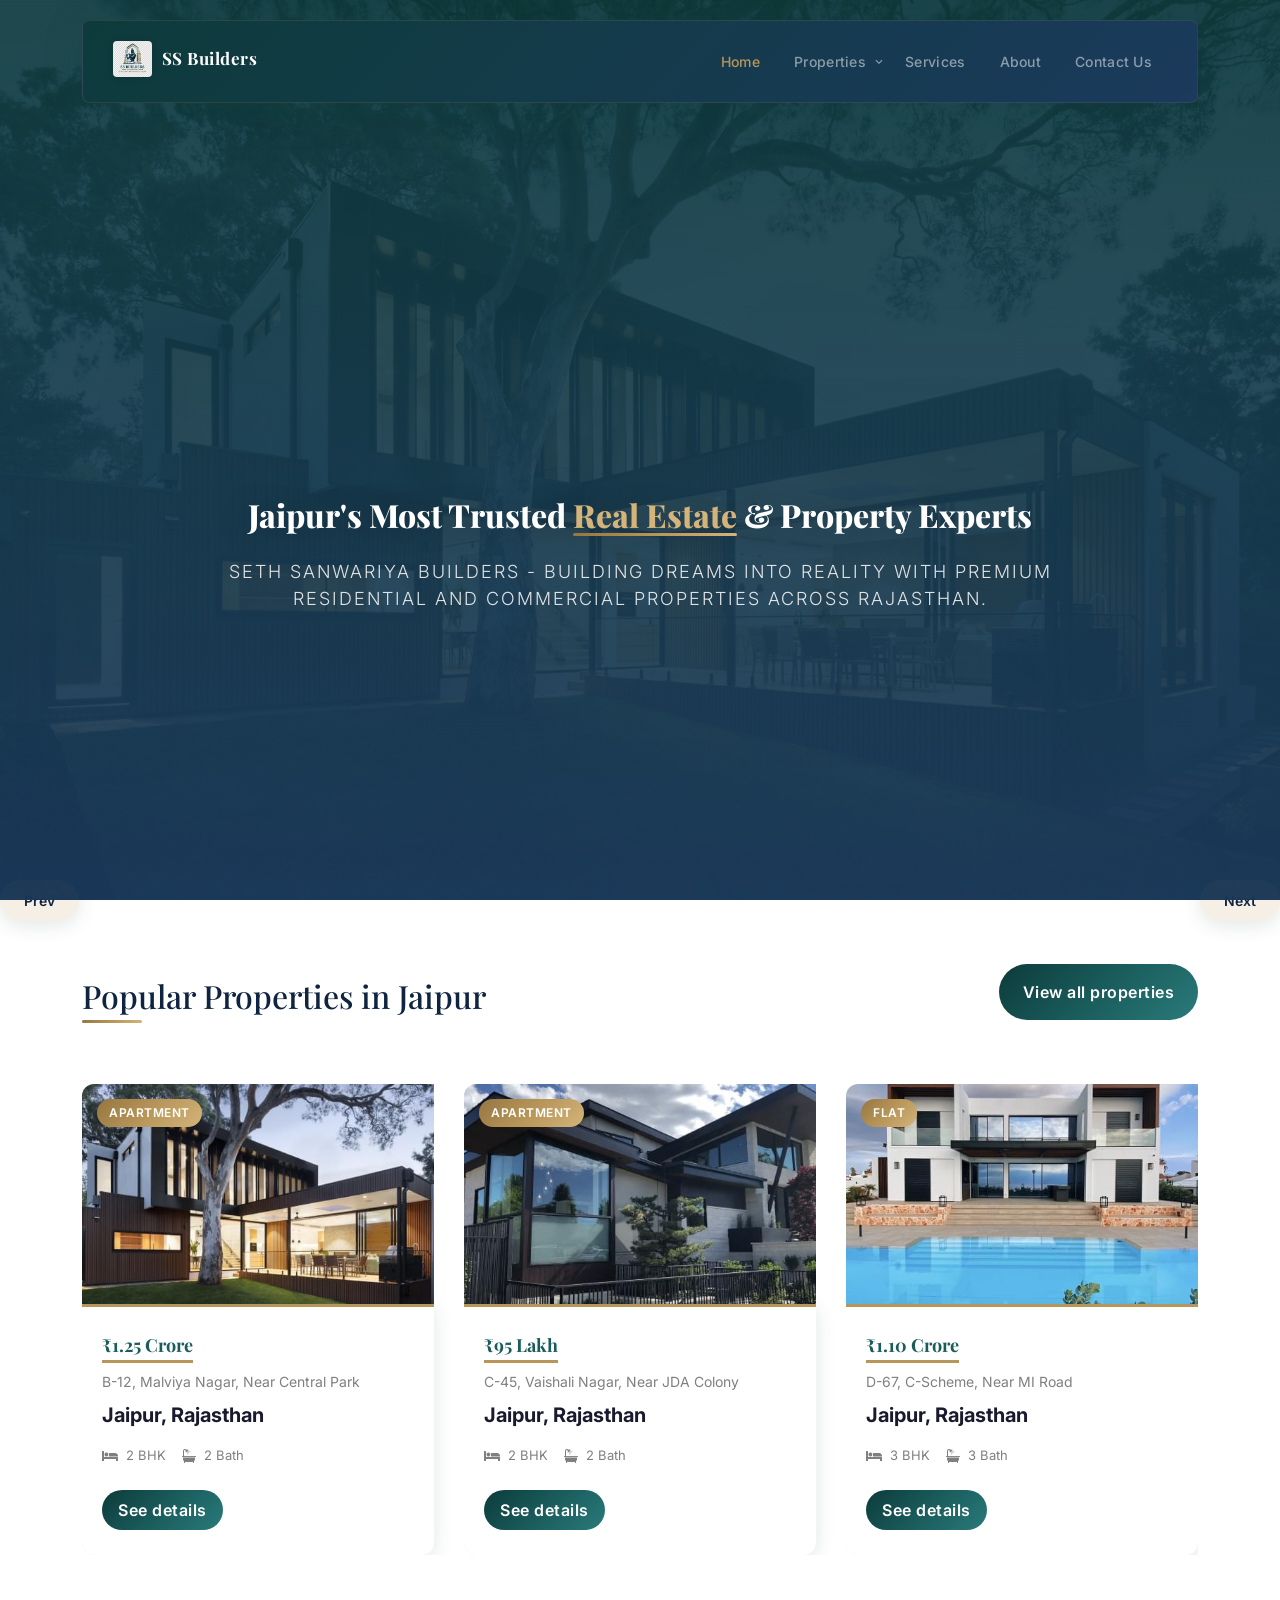
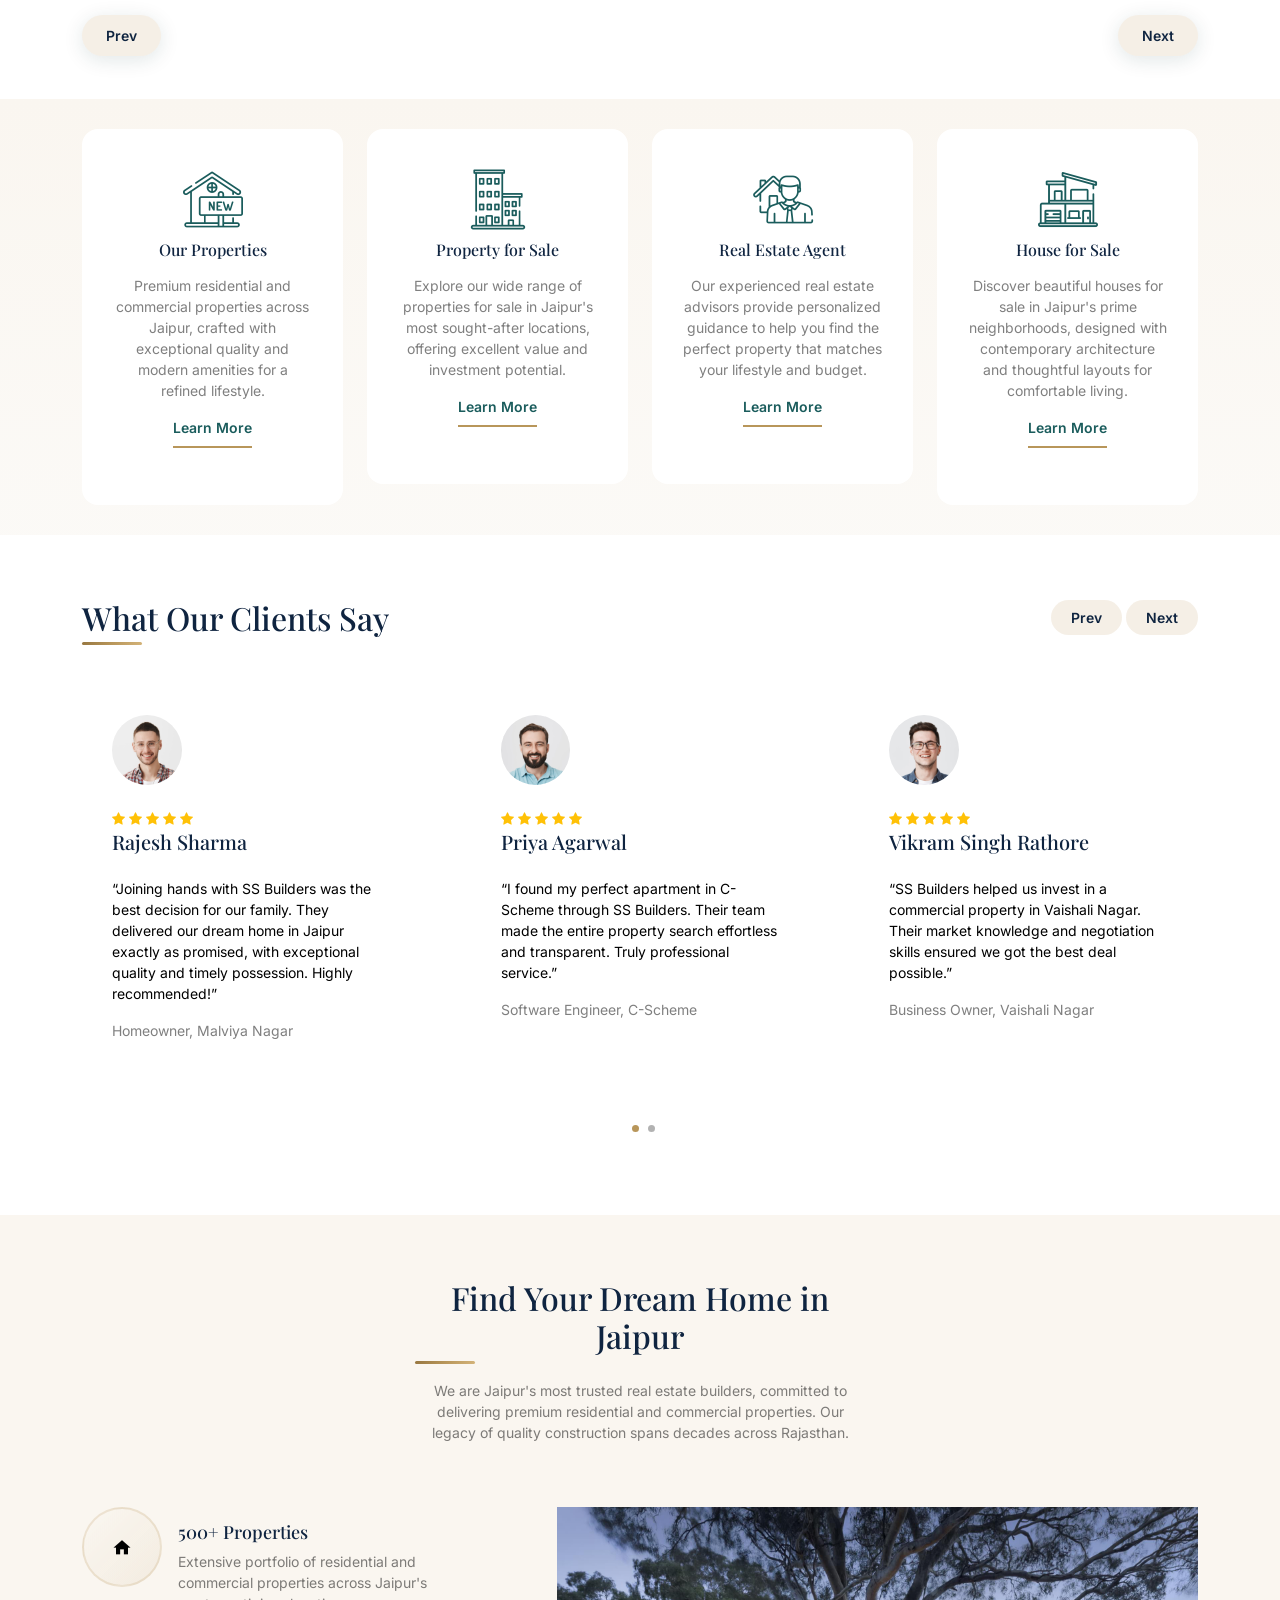
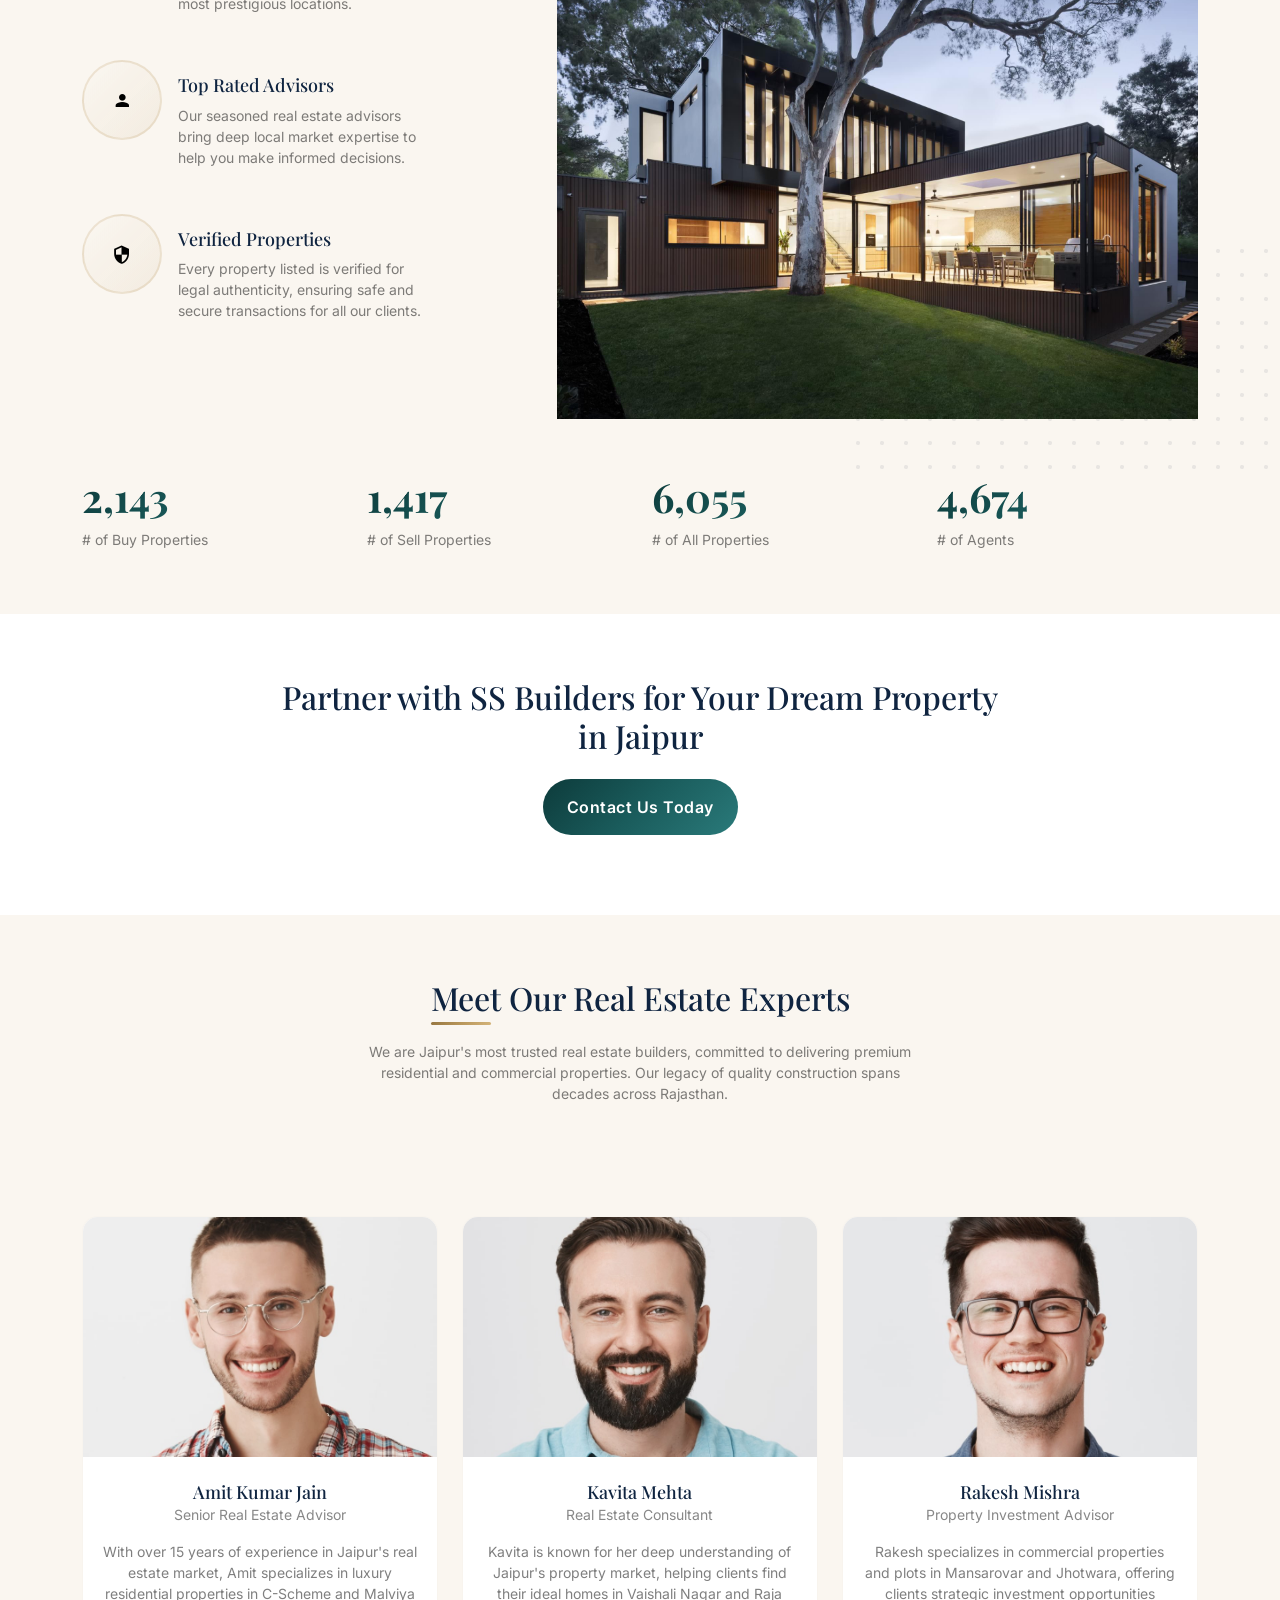
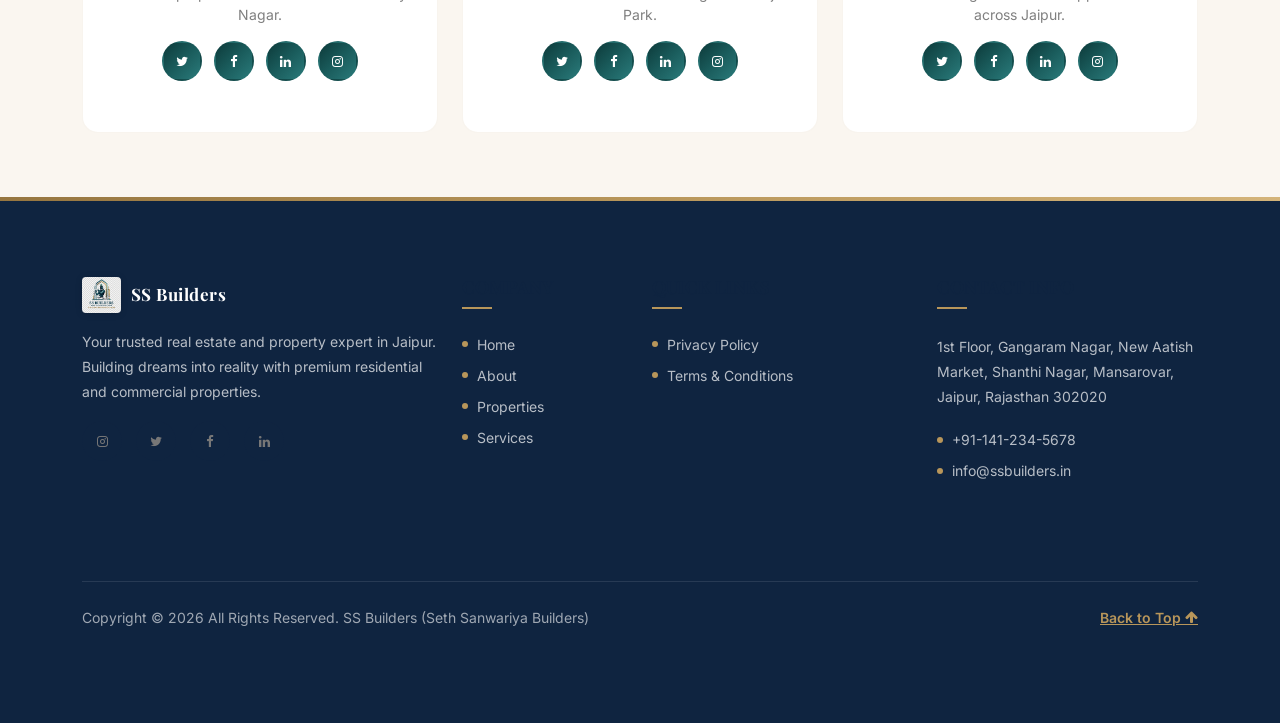
==== commit 0b3957d8: "Cache bust admin panel v3" ====
--- a/index.html
+++ b/index.html
@@ -130,7 +130,7 @@
             <p>
               <a href="properties.html" class="btn btn-primary text-white py-3 px-4">View all properties</a>
             </p>
-          </div>
+</div>
         </div>
         <div class="row">
           <div class="col-12">
@@ -138,7 +138,8 @@
               <div class="property-slider">
                 <div class="property-item">
                   <a href="property-single.html" class="img">
-                    <img src="images/img_1.jpg" alt="Image" class="img-fluid" />
+                    <span class="property-type-badge">Apartment</span>
+                    <img src="images/img_1.jpg" alt="Property in Malviya Nagar, Jaipur" class="img-fluid" />
                   </a>
 
                   <div class="property-content">
@@ -149,267 +150,274 @@
                       >
                       <span class="city d-block mb-3">Jaipur, Rajasthan</span>
 
-                      <div class="specs d-flex mb-4">
-                        <span class="d-block d-flex align-items-center me-3">
-                          <span class="icon-bed me-2"></span>
-                          <span class="caption">2 BHK</span>
-                        </span>
-                        <span class="d-block d-flex align-items-center">
-                          <span class="icon-bath me-2"></span>
-                          <span class="caption">2 Bath</span>
-                        </span>
-                      </div>
-
-                      <a
+                       <div class="specs d-flex mb-4">
+                         <span class="d-block d-flex align-items-center me-3">
+                           <span class="icon-bed me-2"></span>
+                           <span class="caption">2 BHK</span>
+                         </span>
+                         <span class="d-block d-flex align-items-center">
+                           <span class="icon-bath me-2"></span>
+                           <span class="caption">2 Bath</span>
+                         </span>
+                       </div>
+
+                       <a
                         href="property-single.html"
                         class="btn btn-primary py-2 px-3"
                         >See details</a
                       >
-                    </div>
-                  </div>
-                </div>
-                <!-- .item -->
-
-                <div class="property-item">
-                  <a href="property-single.html" class="img">
-                    <img src="images/img_2.jpg" alt="Image" class="img-fluid" />
-                  </a>
-
-                  <div class="property-content">
-                    <div class="price mb-2"><span>₹95 Lakh</span></div>
-                    <div>
-                      <span class="d-block mb-2 text-black-50"
+                     </div>
+                   </div>
+                 </div>
+                 <!-- .item -->
+
+                 <div class="property-item">
+                   <a href="property-single.html" class="img">
+                     <span class="property-type-badge">Apartment</span>
+                     <img src="images/img_2.jpg" alt="Property in Vaishali Nagar, Jaipur" class="img-fluid" />
+                   </a>
+
+                   <div class="property-content">
+                     <div class="price mb-2"><span>₹95 Lakh</span></div>
+                     <div>
+                       <span class="d-block mb-2 text-black-50"
                         >C-45, Vaishali Nagar, Near JDA Colony</span
                       >
-                      <span class="city d-block mb-3">Jaipur, Rajasthan</span>
-
-                      <div class="specs d-flex mb-4">
-                        <span class="d-block d-flex align-items-center me-3">
-                          <span class="icon-bed me-2"></span>
-                          <span class="caption">2 BHK</span>
-                        </span>
-                        <span class="d-block d-flex align-items-center">
-                          <span class="icon-bath me-2"></span>
-                          <span class="caption">2 Bath</span>
-                        </span>
-                      </div>
-
-                      <a
+                       <span class="city d-block mb-3">Jaipur, Rajasthan</span>
+
+                       <div class="specs d-flex mb-4">
+                         <span class="d-block d-flex align-items-center me-3">
+                           <span class="icon-bed me-2"></span>
+                           <span class="caption">2 BHK</span>
+                         </span>
+                         <span class="d-block d-flex align-items-center">
+                           <span class="icon-bath me-2"></span>
+                           <span class="caption">2 Bath</span>
+                         </span>
+                       </div>
+
+                       <a
                         href="property-single.html"
                         class="btn btn-primary py-2 px-3"
                         >See details</a
                       >
-                    </div>
-                  </div>
-                </div>
-                <!-- .item -->
-
-                <div class="property-item">
-                  <a href="property-single.html" class="img">
-                    <img src="images/img_3.jpg" alt="Image" class="img-fluid" />
-                  </a>
-
-                  <div class="property-content">
-                    <div class="price mb-2"><span>₹1.10 Crore</span></div>
-                    <div>
-                      <span class="d-block mb-2 text-black-50"
+                     </div>
+                   </div>
+                 </div>
+                 <!-- .item -->
+
+                 <div class="property-item">
+                   <a href="property-single.html" class="img">
+                     <span class="property-type-badge">Flat</span>
+                     <img src="images/img_3.jpg" alt="Property in C-Scheme, Jaipur" class="img-fluid" />
+                   </a>
+
+                   <div class="property-content">
+                     <div class="price mb-2"><span>₹1.10 Crore</span></div>
+                     <div>
+                       <span class="d-block mb-2 text-black-50"
                         >D-67, C-Scheme, Near MI Road</span
                       >
-                      <span class="city d-block mb-3">Jaipur, Rajasthan</span>
-
-                      <div class="specs d-flex mb-4">
-                        <span class="d-block d-flex align-items-center me-3">
-                          <span class="icon-bed me-2"></span>
-                          <span class="caption">3 BHK</span>
-                        </span>
-                        <span class="d-block d-flex align-items-center">
-                          <span class="icon-bath me-2"></span>
-                          <span class="caption">3 Bath</span>
-                        </span>
-                      </div>
-
-                      <a
+                       <span class="city d-block mb-3">Jaipur, Rajasthan</span>
+
+                       <div class="specs d-flex mb-4">
+                         <span class="d-block d-flex align-items-center me-3">
+                           <span class="icon-bed me-2"></span>
+                           <span class="caption">3 BHK</span>
+                         </span>
+                         <span class="d-block d-flex align-items-center">
+                           <span class="icon-bath me-2"></span>
+                           <span class="caption">3 Bath</span>
+                         </span>
+                       </div>
+
+                       <a
                         href="property-single.html"
                         class="btn btn-primary py-2 px-3"
                         >See details</a
                       >
-                    </div>
-                  </div>
-                </div>
-                <!-- .item -->
-
-                <div class="property-item">
-                  <a href="property-single.html" class="img">
-                    <img src="images/img_4.jpg" alt="Image" class="img-fluid" />
-                  </a>
-
-                  <div class="property-content">
-                    <div class="price mb-2"><span>₹85 Lakh</span></div>
-                    <div>
-                      <span class="d-block mb-2 text-black-50"
+                     </div>
+                   </div>
+                 </div>
+                 <!-- .item -->
+
+                 <div class="property-item">
+                   <a href="property-single.html" class="img">
+                     <span class="property-type-badge">Apartment</span>
+                     <img src="images/img_4.jpg" alt="Property in Bani Park, Jaipur" class="img-fluid" />
+                   </a>
+
+                   <div class="property-content">
+                     <div class="price mb-2"><span>₹85 Lakh</span></div>
+                     <div>
+                       <span class="d-block mb-2 text-black-50"
                         >E-23, Bani Park, Near Railway Station</span
                       >
-                      <span class="city d-block mb-3">Jaipur, Rajasthan</span>
-
-                      <div class="specs d-flex mb-4">
-                        <span class="d-block d-flex align-items-center me-3">
-                          <span class="icon-bed me-2"></span>
-                          <span class="caption">2 BHK</span>
-                        </span>
-                        <span class="d-block d-flex align-items-center">
-                          <span class="icon-bath me-2"></span>
-                          <span class="caption">2 Bath</span>
-                        </span>
-                      </div>
-
-                      <a
+                       <span class="city d-block mb-3">Jaipur, Rajasthan</span>
+
+                       <div class="specs d-flex mb-4">
+                         <span class="d-block d-flex align-items-center me-3">
+                           <span class="icon-bed me-2"></span>
+                           <span class="caption">2 BHK</span>
+                         </span>
+                         <span class="d-block d-flex align-items-center">
+                           <span class="icon-bath me-2"></span>
+                           <span class="caption">2 Bath</span>
+                         </span>
+                       </div>
+
+                       <a
                         href="property-single.html"
                         class="btn btn-primary py-2 px-3"
                         >See details</a
                       >
-                    </div>
-                  </div>
-                </div>
-                <!-- .item -->
-
-                <div class="property-item">
-                  <a href="property-single.html" class="img">
-                    <img src="images/img_5.jpg" alt="Image" class="img-fluid" />
-                  </a>
-
-                  <div class="property-content">
-                    <div class="price mb-2"><span>₹1.50 Crore</span></div>
-                    <div>
-                      <span class="d-block mb-2 text-black-50"
+                     </div>
+                   </div>
+                 </div>
+                 <!-- .item -->
+
+                 <div class="property-item">
+                   <a href="property-single.html" class="img">
+                     <span class="property-type-badge">Villa</span>
+                     <img src="images/img_5.jpg" alt="Property on JLN Road, Jaipur" class="img-fluid" />
+                   </a>
+
+                   <div class="property-content">
+                     <div class="price mb-2"><span>₹1.50 Crore</span></div>
+                     <div>
+                       <span class="d-block mb-2 text-black-50"
                         >F-89, JLN Road, Near Civil Lines</span
                       >
-                      <span class="city d-block mb-3">Jaipur, Rajasthan</span>
-
-                      <div class="specs d-flex mb-4">
-                        <span class="d-block d-flex align-items-center me-3">
-                          <span class="icon-bed me-2"></span>
-                          <span class="caption">4 BHK</span>
-                        </span>
-                        <span class="d-block d-flex align-items-center">
-                          <span class="icon-bath me-2"></span>
-                          <span class="caption">4 Bath</span>
-                        </span>
-                      </div>
-
-                      <a
+                       <span class="city d-block mb-3">Jaipur, Rajasthan</span>
+
+                       <div class="specs d-flex mb-4">
+                         <span class="d-block d-flex align-items-center me-3">
+                           <span class="icon-bed me-2"></span>
+                           <span class="caption">4 BHK</span>
+                         </span>
+                         <span class="d-block d-flex align-items-center">
+                           <span class="icon-bath me-2"></span>
+                           <span class="caption">4 Bath</span>
+                         </span>
+                       </div>
+
+                       <a
                         href="property-single.html"
                         class="btn btn-primary py-2 px-3"
                         >See details</a
                       >
-                    </div>
-                  </div>
-                </div>
-                <!-- .item -->
-
-                <div class="property-item">
-                  <a href="property-single.html" class="img">
-                    <img src="images/img_6.jpg" alt="Image" class="img-fluid" />
-                  </a>
-
-                  <div class="property-content">
-                    <div class="price mb-2"><span>₹75 Lakh</span></div>
-                    <div>
-                      <span class="d-block mb-2 text-black-50"
+                     </div>
+                   </div>
+                 </div>
+                 <!-- .item -->
+
+                 <div class="property-item">
+                   <a href="property-single.html" class="img">
+                     <span class="property-type-badge">Flat</span>
+                     <img src="images/img_6.jpg" alt="Property on Tonk Road, Jaipur" class="img-fluid" />
+                   </a>
+
+                   <div class="property-content">
+                     <div class="price mb-2"><span>₹75 Lakh</span></div>
+                     <div>
+                       <span class="d-block mb-2 text-black-50"
                         >G-15, Tonk Road, Premium Location</span
                       >
-                      <span class="city d-block mb-3">Jaipur, Rajasthan</span>
-
-                      <div class="specs d-flex mb-4">
-                        <span class="d-block d-flex align-items-center me-3">
-                          <span class="icon-bed me-2"></span>
-                          <span class="caption">2 BHK</span>
-                        </span>
-                        <span class="d-block d-flex align-items-center">
-                          <span class="icon-bath me-2"></span>
-                          <span class="caption">2 Bath</span>
-                        </span>
-                      </div>
-
-                      <a
+                       <span class="city d-block mb-3">Jaipur, Rajasthan</span>
+
+                       <div class="specs d-flex mb-4">
+                         <span class="d-block d-flex align-items-center me-3">
+                           <span class="icon-bed me-2"></span>
+                           <span class="caption">2 BHK</span>
+                         </span>
+                         <span class="d-block d-flex align-items-center">
+                           <span class="icon-bath me-2"></span>
+                           <span class="caption">2 Bath</span>
+                         </span>
+                       </div>
+
+                       <a
                         href="property-single.html"
                         class="btn btn-primary py-2 px-3"
                         >See details</a
                       >
-                    </div>
-                  </div>
-                </div>
-                <!-- .item -->
-
-                <div class="property-item">
-                  <a href="property-single.html" class="img">
-                    <img src="images/img_7.jpg" alt="Image" class="img-fluid" />
-                  </a>
-
-                  <div class="property-content">
-                    <div class="price mb-2"><span>₹1.35 Crore</span></div>
-                    <div>
-                      <span class="d-block mb-2 text-black-50"
+                     </div>
+                   </div>
+                 </div>
+                 <!-- .item -->
+
+                 <div class="property-item">
+                   <a href="property-single.html" class="img">
+                     <span class="property-type-badge">Apartment</span>
+                     <img src="images/img_7.jpg" alt="Property in Sindhi Camp, Jaipur" class="img-fluid" />
+                   </a>
+
+                   <div class="property-content">
+                     <div class="price mb-2"><span>₹1.35 Crore</span></div>
+                     <div>
+                       <span class="d-block mb-2 text-black-50"
                         >H-30, Sindhi Camp, Heart of City</span
                       >
-                      <span class="city d-block mb-3">Jaipur, Rajasthan</span>
-
-                      <div class="specs d-flex mb-4">
-                        <span class="d-block d-flex align-items-center me-3">
-                          <span class="icon-bed me-2"></span>
-                          <span class="caption">3 BHK</span>
-                        </span>
-                        <span class="d-block d-flex align-items-center">
-                          <span class="icon-bath me-2"></span>
-                          <span class="caption">3 Bath</span>
-                        </span>
-                      </div>
-
-                      <a
+                       <span class="city d-block mb-3">Jaipur, Rajasthan</span>
+
+                       <div class="specs d-flex mb-4">
+                         <span class="d-block d-flex align-items-center me-3">
+                           <span class="icon-bed me-2"></span>
+                           <span class="caption">3 BHK</span>
+                         </span>
+                         <span class="d-block d-flex align-items-center">
+                           <span class="icon-bath me-2"></span>
+                           <span class="caption">3 Bath</span>
+                         </span>
+                       </div>
+
+                       <a
                         href="property-single.html"
                         class="btn btn-primary py-2 px-3"
                         >See details</a
                       >
-                    </div>
-                  </div>
-                </div>
-                <!-- .item -->
-
-                <div class="property-item">
-                  <a href="property-single.html" class="img">
-                    <img src="images/img_8.jpg" alt="Image" class="img-fluid" />
-                  </a>
-
-                  <div class="property-content">
-                    <div class="price mb-2"><span>₹1.05 Crore</span></div>
-                    <div>
-                      <span class="d-block mb-2 text-black-50"
+                     </div>
+                   </div>
+                 </div>
+                 <!-- .item -->
+
+                 <div class="property-item">
+                   <a href="property-single.html" class="img">
+                     <span class="property-type-badge">Flat</span>
+                     <img src="images/img_8.jpg" alt="Property on Ajmer Road, Jaipur" class="img-fluid" />
+                   </a>
+
+                   <div class="property-content">
+                     <div class="price mb-2"><span>₹1.05 Crore</span></div>
+                     <div>
+                       <span class="d-block mb-2 text-black-50"
                         >I-42, Ajmer Road, Well Connected</span
                       >
-                      <span class="city d-block mb-3">Jaipur, Rajasthan</span>
-
-                      <div class="specs d-flex mb-4">
-                        <span class="d-block d-flex align-items-center me-3">
-                          <span class="icon-bed me-2"></span>
-                          <span class="caption">2 BHK</span>
-                        </span>
-                        <span class="d-block d-flex align-items-center">
-                          <span class="icon-bath me-2"></span>
-                          <span class="caption">2 Bath</span>
-                        </span>
-                      </div>
-
-                      <a
+                       <span class="city d-block mb-3">Jaipur, Rajasthan</span>
+
+                       <div class="specs d-flex mb-4">
+                         <span class="d-block d-flex align-items-center me-3">
+                           <span class="icon-bed me-2"></span>
+                           <span class="caption">2 BHK</span>
+                         </span>
+                         <span class="d-block d-flex align-items-center">
+                           <span class="icon-bath me-2"></span>
+                           <span class="caption">2 Bath</span>
+                         </span>
+                       </div>
+
+                       <a
                         href="property-single.html"
                         class="btn btn-primary py-2 px-3"
                         >See details</a
                       >
-                    </div>
-                  </div>
-                </div>
-                <!-- .item -->
-              </div>
-
-              <div
+                     </div>
+                   </div>
+                 </div>
+                 <!-- .item -->
+               </div>
+
+               <div
                 id="property-nav"
                 class="controls"
                 tabindex="0"
@@ -430,13 +438,42 @@
                   >Next</span
                 >
               </div>
+             </div>
+           </div>
+         </div>
+</div>
+          </div>
+        </div>
+</div>
+                </div>
+                
+                <div
+                  id="property-nav"
+                  class="controls"
+                  tabindex="0"
+                  aria-label="Carousel Navigation"
+                >
+                  <span
+                    class="prev"
+                    data-controls="prev"
+                    aria-controls="property"
+                    tabindex="-1"
+                    >Prev</span
+                  >
+                  <span
+                    class="next"
+                    data-controls="next"
+                    aria-controls="property"
+                    tabindex="-1"
+                    >Next</span
+                  >
+                </div>
+              </div>
             </div>
           </div>
         </div>
       </div>
     </div>
-
-
     <section class="features-1">
       <div class="container">
         <div class="row">
--- a/css/ss-theme.css
+++ b/css/ss-theme.css
@@ -290,6 +290,7 @@
   border-radius: 12px;
   overflow: hidden;
   background: #fff;
+  position: relative;
 }
 
 .property-item:hover {
@@ -299,6 +300,23 @@
 .property-item .img {
   overflow: hidden;
   border-radius: 12px 12px 0 0;
+  position: relative;
+}
+
+.property-type-badge {
+  position: absolute;
+  top: 15px;
+  left: 15px;
+  background: var(--ss-gradient-gold);
+  color: #fff;
+  font-size: 12px;
+  font-weight: 600;
+  padding: 5px 12px;
+  border-radius: 20px;
+  z-index: 2;
+  font-family: 'Inter', sans-serif;
+  text-transform: uppercase;
+  letter-spacing: 0.5px;
 }
 
 .property-item .img img {
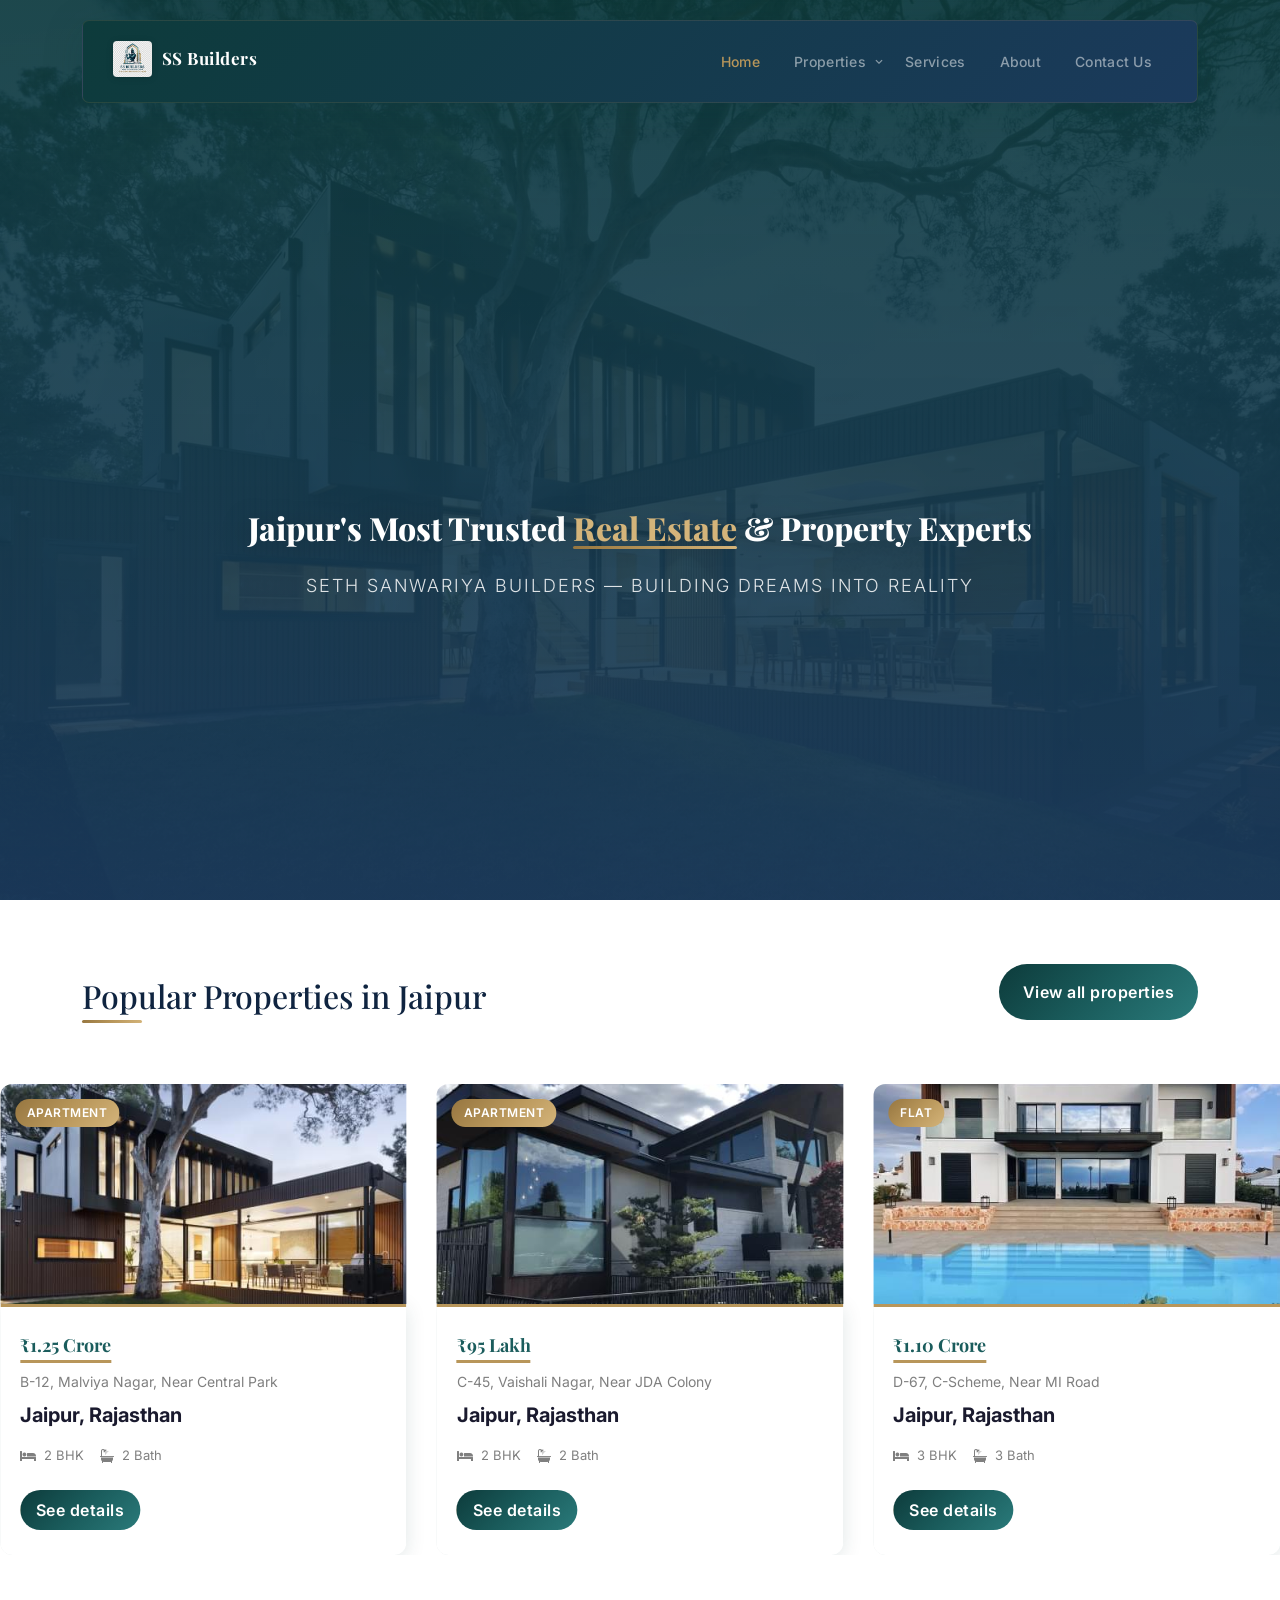
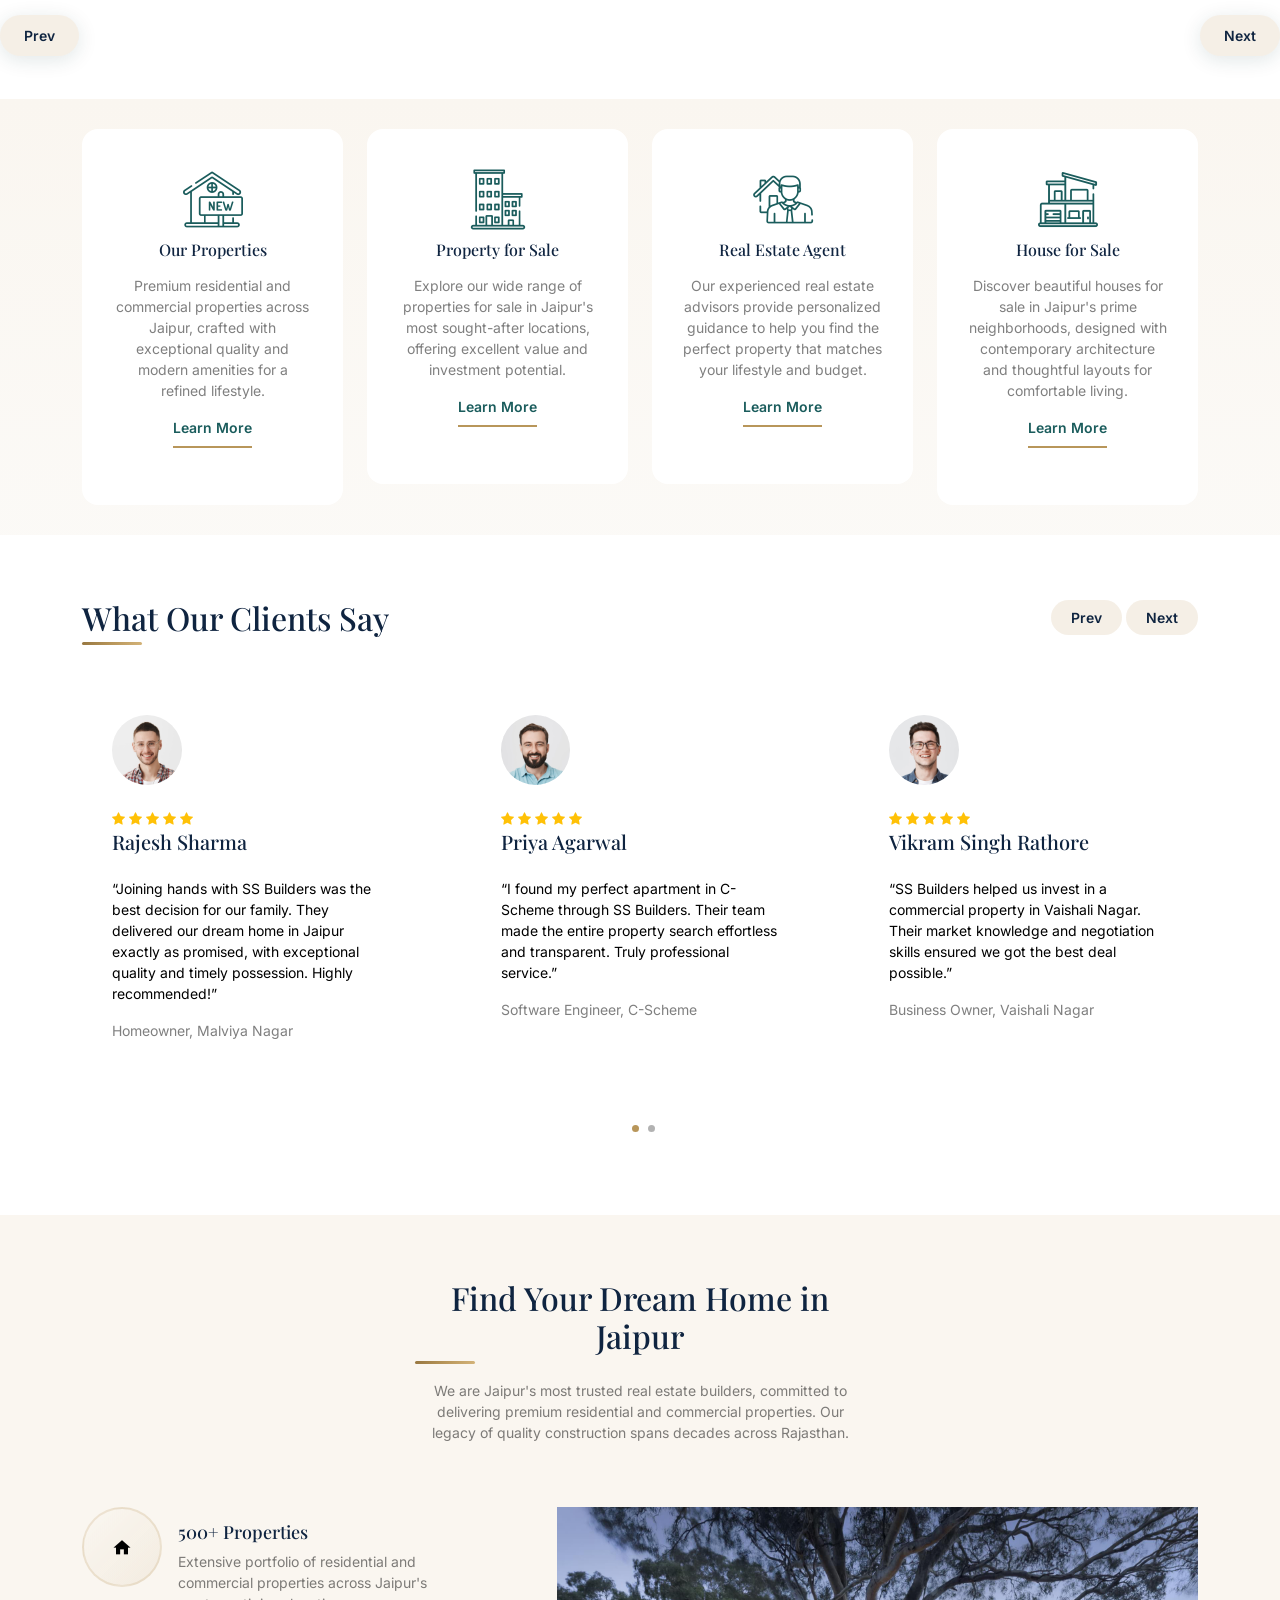
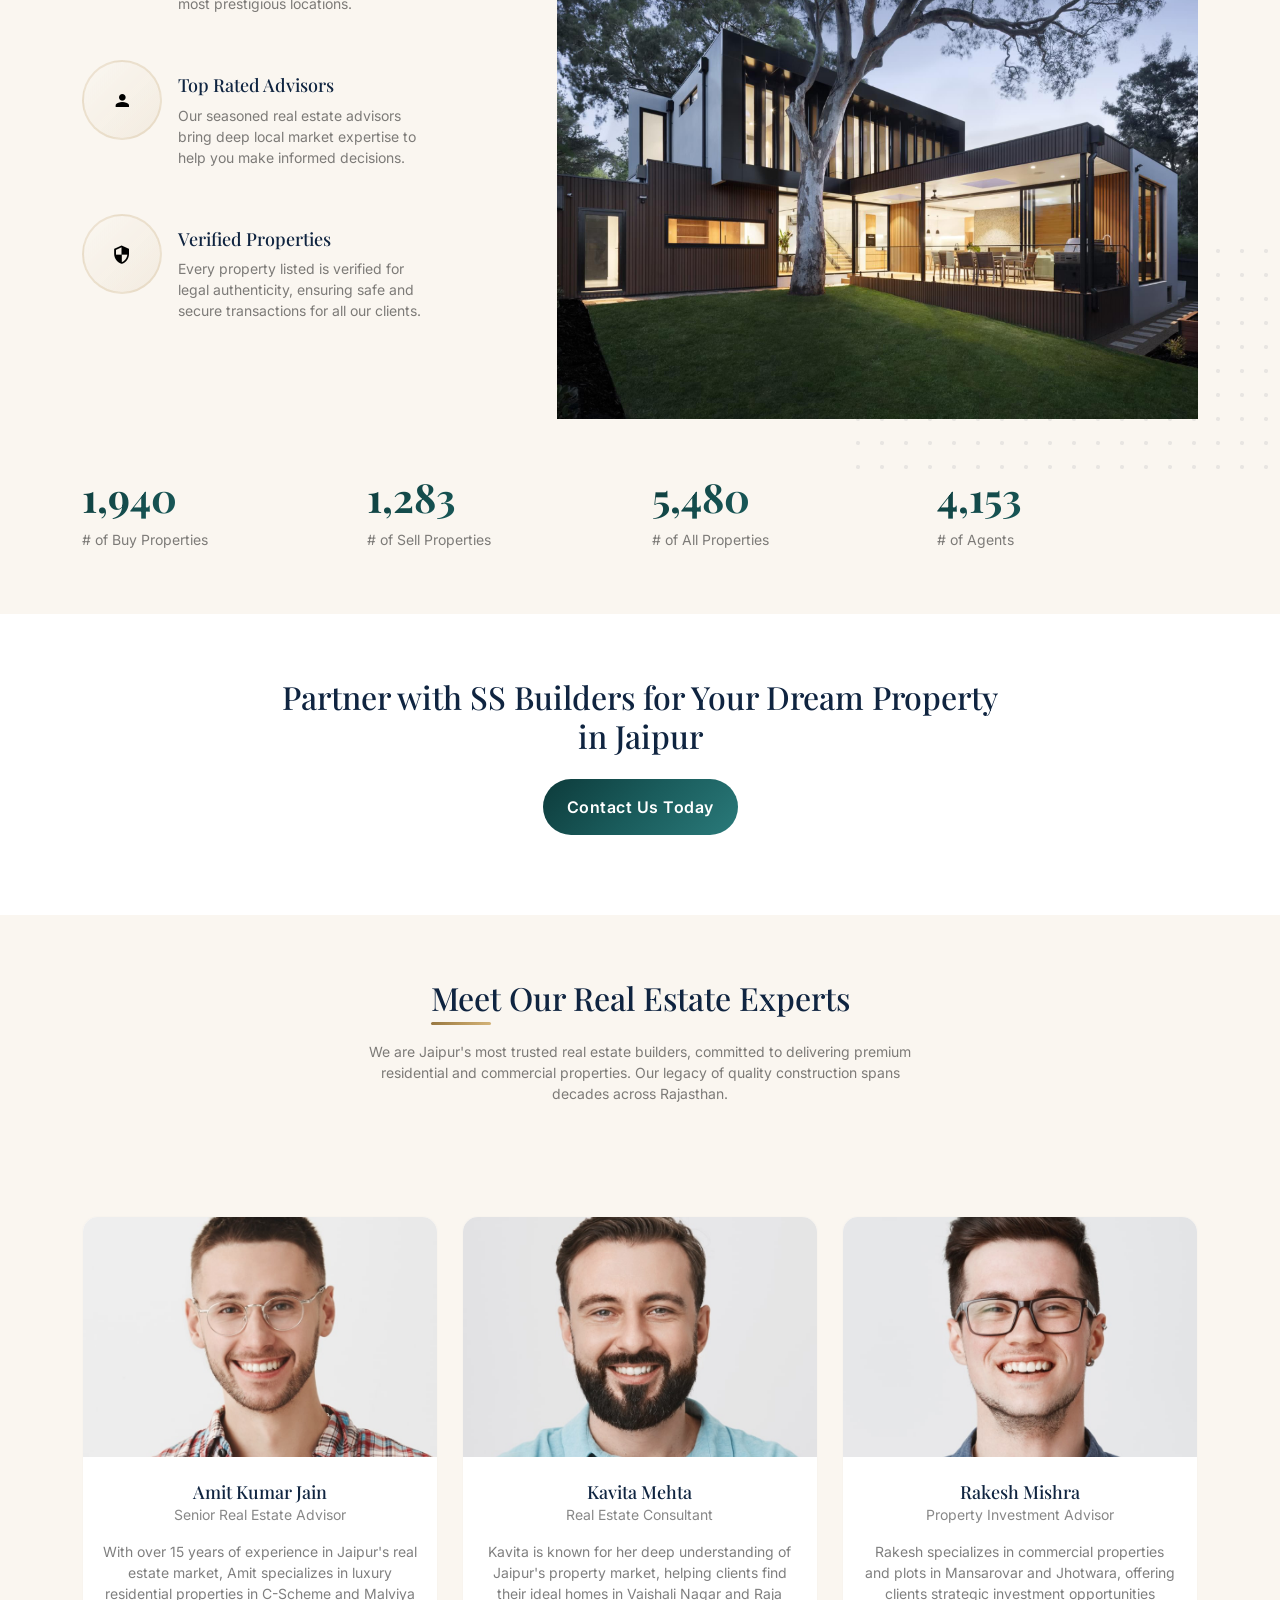
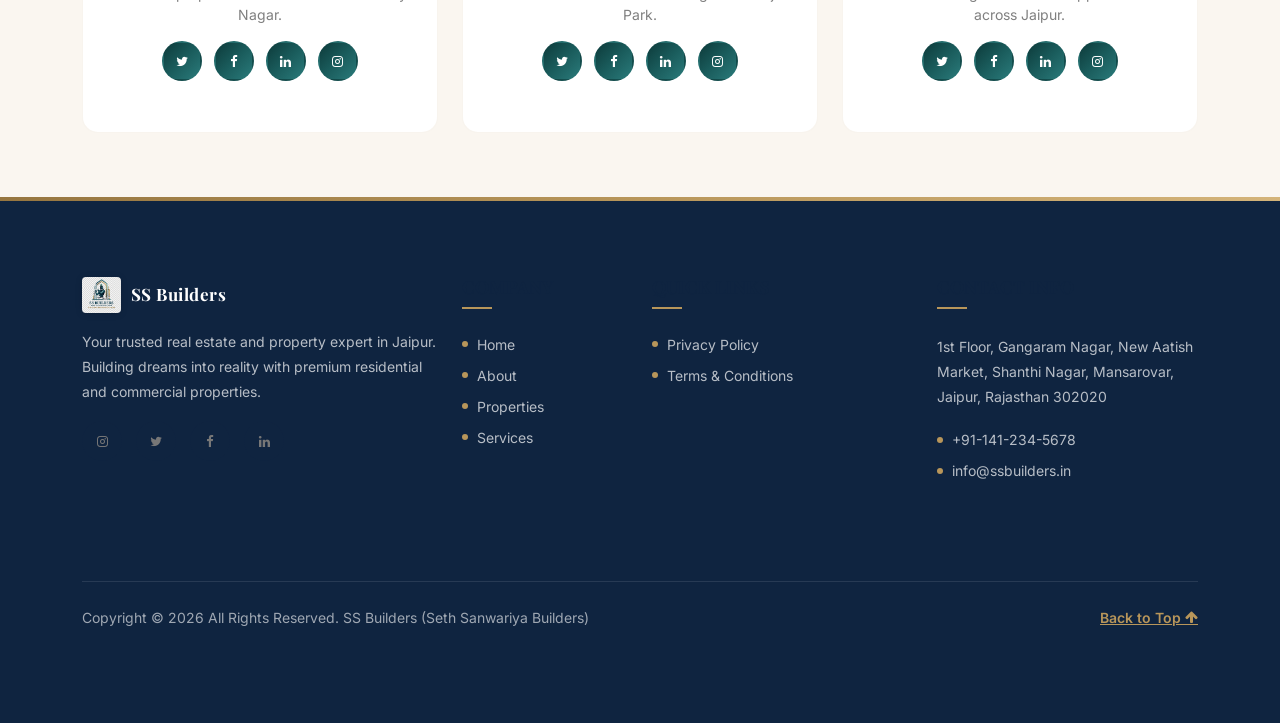
==== commit 2b392dde: "Add image URL support to admin panel and properties" ====
--- a/index.html
+++ b/index.html
@@ -130,6 +130,7 @@
             <p>
               <a href="properties.html" class="btn btn-primary text-white py-3 px-4">View all properties</a>
             </p>
+          </div>
 </div>
         </div>
         <div class="row">
@@ -139,14 +140,14 @@
                 <div class="property-item">
                   <a href="property-single.html" class="img">
                     <span class="property-type-badge">Apartment</span>
-                    <img src="images/img_1.jpg" alt="Property in Malviya Nagar, Jaipur" class="img-fluid" />
+                    <img src="images/img_1.jpg" data-cms="property-0-image" alt="Property in Malviya Nagar, Jaipur" class="img-fluid" />
                   </a>
 
                   <div class="property-content">
-                    <div class="price mb-2"><span>₹1.25 Crore</span></div>
+                    <div class="price mb-2"><span data-cms="property-0-price">₹1.25 Crore</span></div>
                     <div>
                       <span class="d-block mb-2 text-black-50"
-                        >B-12, Malviya Nagar, Near Central Park</span
+                        ><span data-cms="property-0-location">B-12, Malviya Nagar, Near Central Park</span></span
                       >
                       <span class="city d-block mb-3">Jaipur, Rajasthan</span>
 
@@ -290,26 +291,26 @@
                       >
                        <span class="city d-block mb-3">Jaipur, Rajasthan</span>
 
-                       <div class="specs d-flex mb-4">
-                         <span class="d-block d-flex align-items-center me-3">
-                           <span class="icon-bed me-2"></span>
-                           <span class="caption">4 BHK</span>
-                         </span>
-                         <span class="d-block d-flex align-items-center">
-                           <span class="icon-bath me-2"></span>
-                           <span class="caption">4 Bath</span>
-                         </span>
-                       </div>
-
-                       <a
-                        href="property-single.html"
-                        class="btn btn-primary py-2 px-3"
-                        >See details</a
-                      >
-                     </div>
-                   </div>
-                 </div>
-                 <!-- .item -->
+<div class="specs d-flex mb-4">
+                          <span class="d-block d-flex align-items-center me-3">
+                            <span class="icon-bed me-2"></span>
+                            <span class="caption">2 BHK</span>
+                          </span>
+                          <span class="d-block d-flex align-items-center">
+                            <span class="icon-bath me-2"></span>
+                            <span class="caption">2 Bath</span>
+                          </span>
+                        </div>
+
+                        <a
+                          href="property-single.html"
+                          class="btn btn-primary py-2 px-3"
+                          >See details</a
+                        >
+                      </div>
+                    </div>
+                  </div>
+                  <!-- .item -->
 
                  <div class="property-item">
                    <a href="property-single.html" class="img">
@@ -438,37 +439,6 @@
                   >Next</span
                 >
               </div>
-             </div>
-           </div>
-         </div>
-</div>
-          </div>
-        </div>
-</div>
-                </div>
-                
-                <div
-                  id="property-nav"
-                  class="controls"
-                  tabindex="0"
-                  aria-label="Carousel Navigation"
-                >
-                  <span
-                    class="prev"
-                    data-controls="prev"
-                    aria-controls="property"
-                    tabindex="-1"
-                    >Prev</span
-                  >
-                  <span
-                    class="next"
-                    data-controls="next"
-                    aria-controls="property"
-                    tabindex="-1"
-                    >Next</span
-                  >
-                </div>
-              </div>
             </div>
           </div>
         </div>
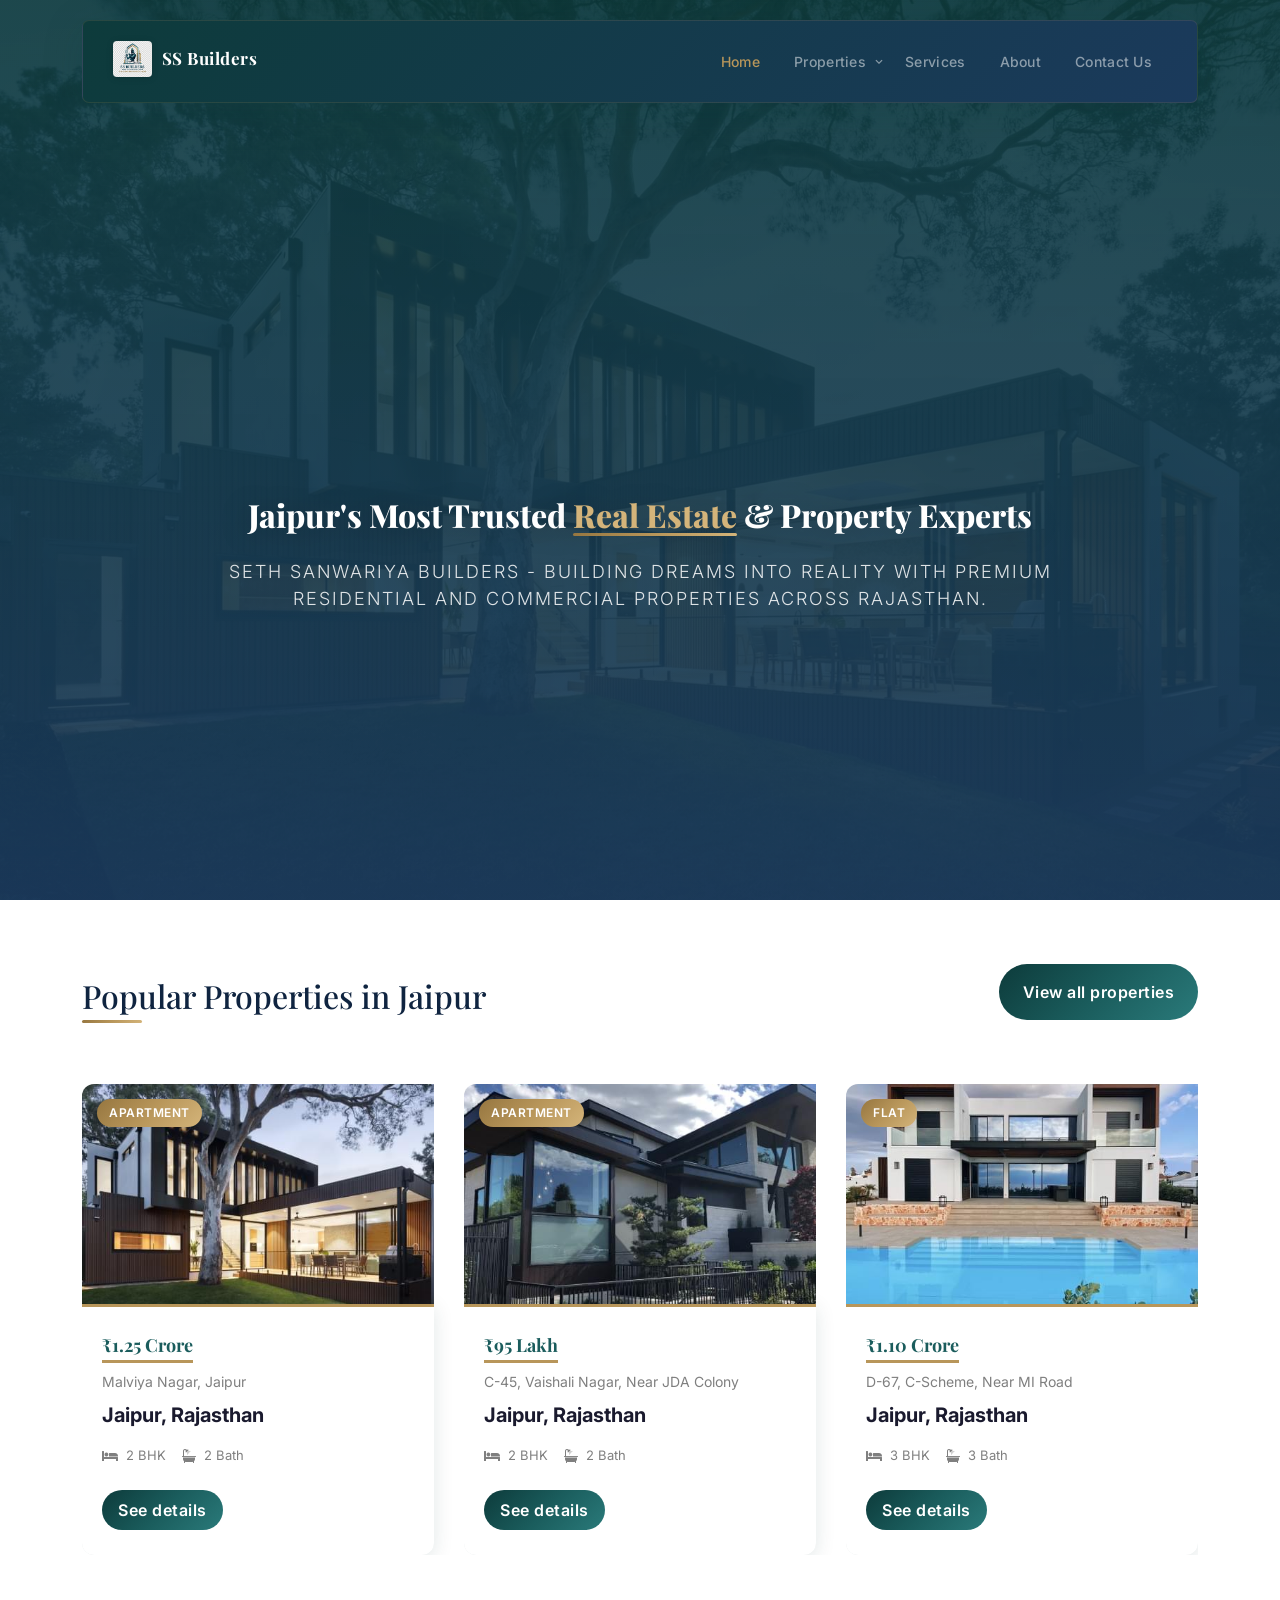
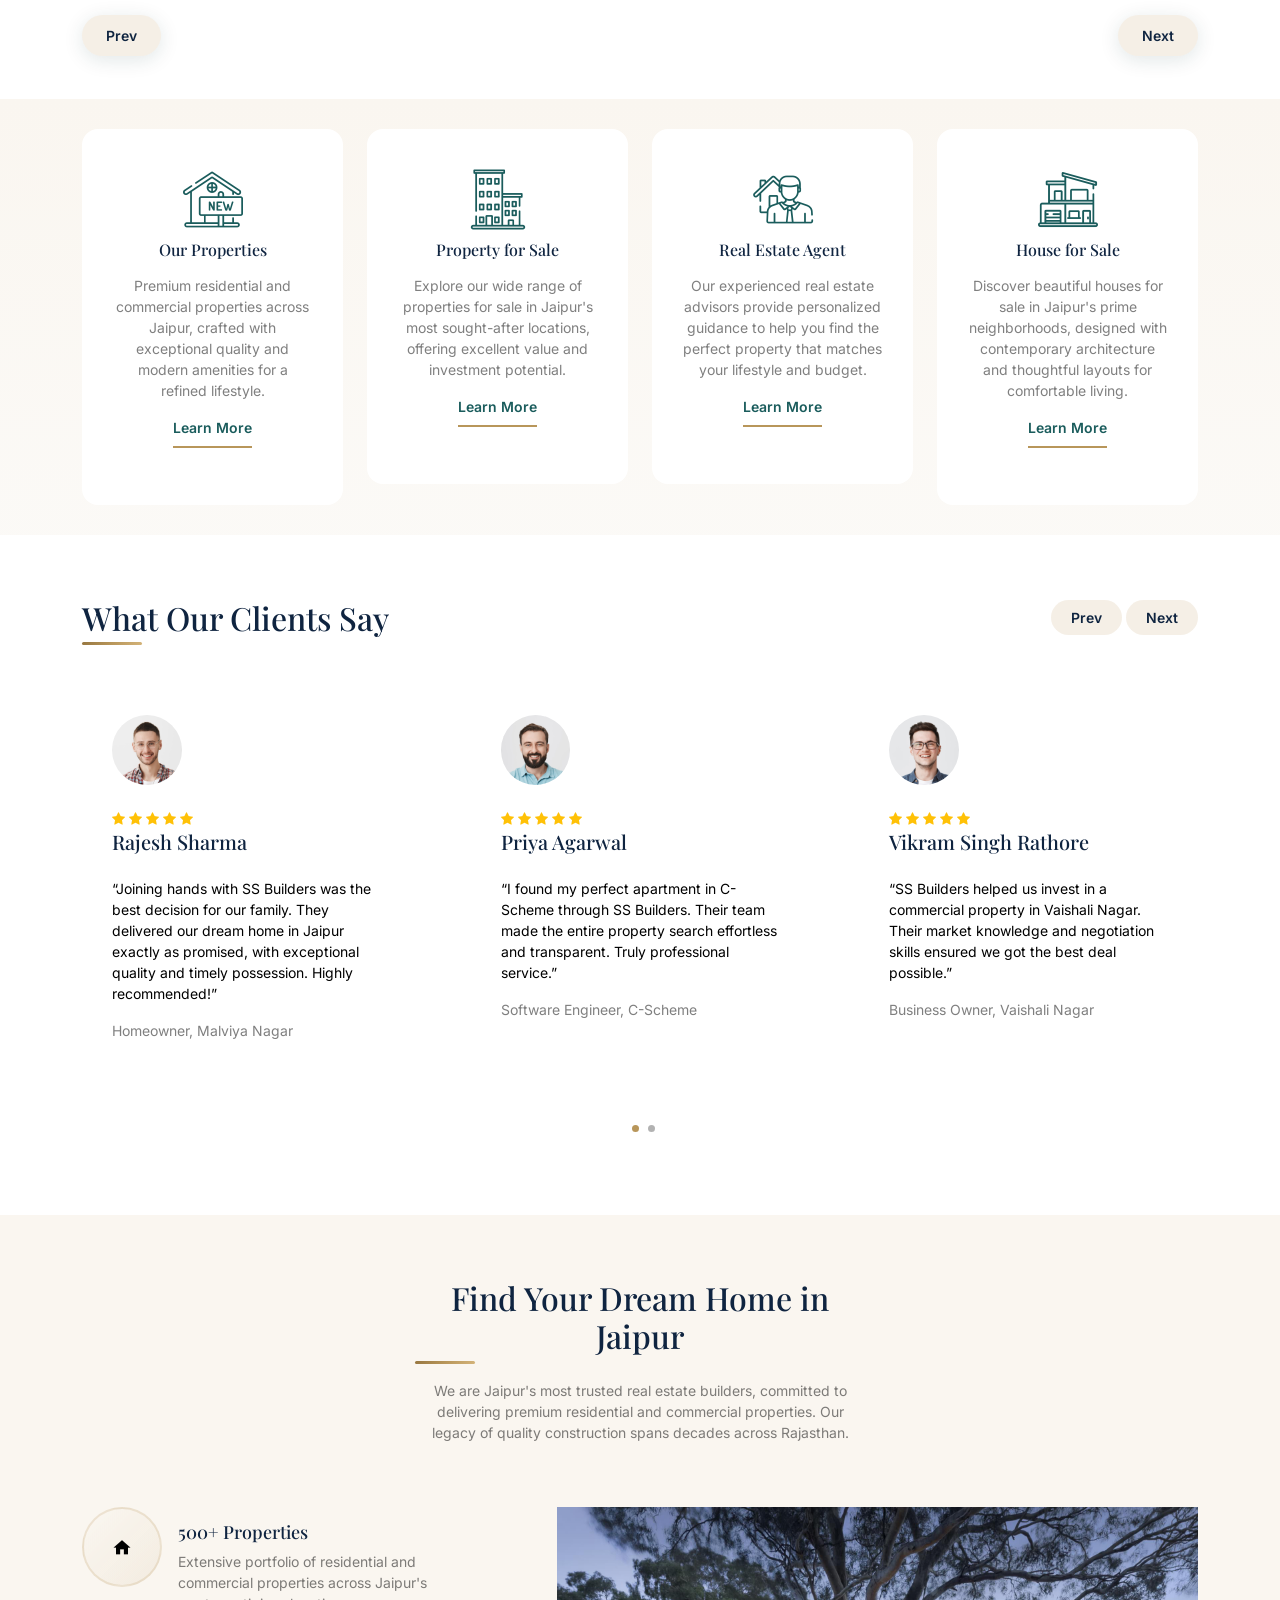
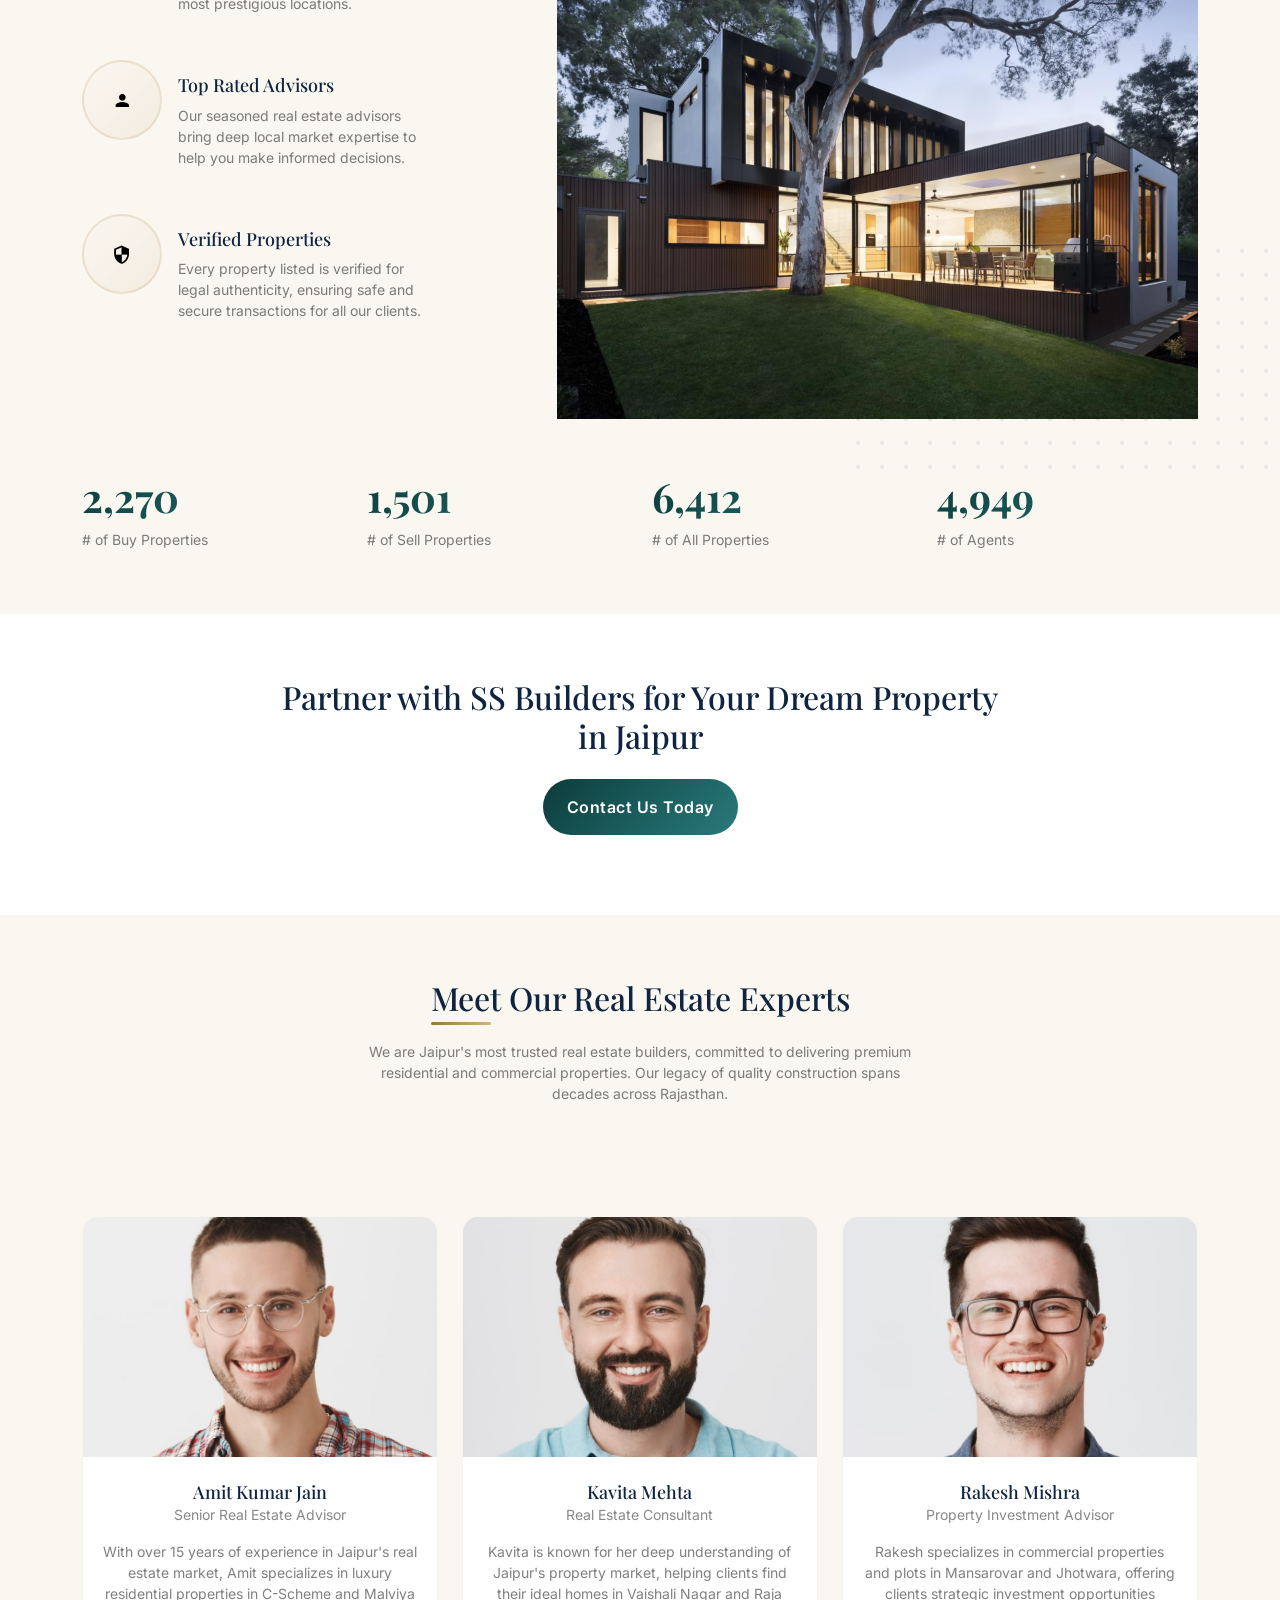
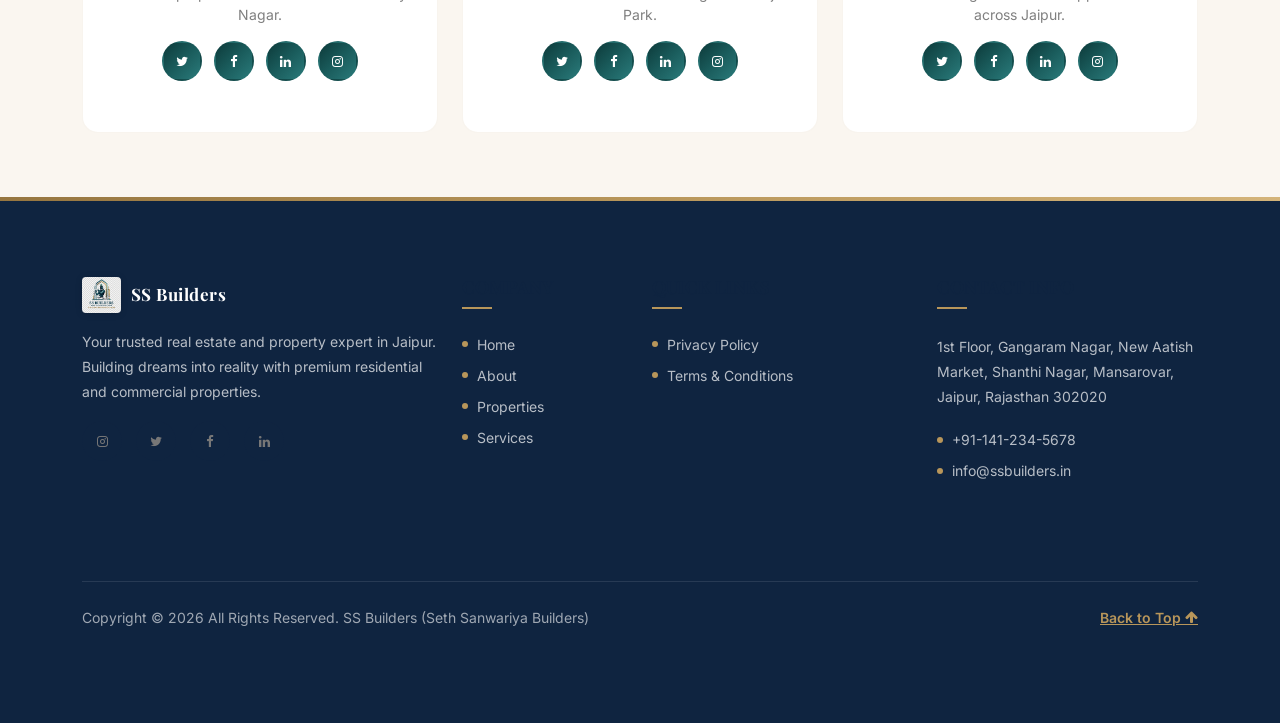
==== commit 547dc078: "Setup Decap CMS with GitHub backend for global admin editing" ====
--- a/index.html
+++ b/index.html
@@ -131,7 +131,6 @@
               <a href="properties.html" class="btn btn-primary text-white py-3 px-4">View all properties</a>
             </p>
           </div>
-</div>
         </div>
         <div class="row">
           <div class="col-12">
@@ -416,9 +415,9 @@
                    </div>
                  </div>
                  <!-- .item -->
-               </div>
-
-               <div
+</div>
+
+              <div
                 id="property-nav"
                 class="controls"
                 tabindex="0"
@@ -438,6 +437,7 @@
                   tabindex="-1"
                   >Next</span
                 >
+</div>
               </div>
             </div>
           </div>
--- a/css/ss-theme.css
+++ b/css/ss-theme.css
@@ -321,6 +321,10 @@
 
 .property-item .img img {
   transition: transform 0.6s cubic-bezier(0.34, 1.56, 0.64, 1);
+  width: 100%;
+  height: 220px;
+  object-fit: cover;
+  display: block;
 }
 
 .property-item:hover .img img {
@@ -420,10 +424,6 @@
   box-shadow: var(--ss-shadow-md);
   transition: all 0.3s ease;
   position: relative;
-}
-
-.property-item .property-content {
-  margin-top: 0 !important;
 }
 
 /* ===== Properties Grid Cards ===== */
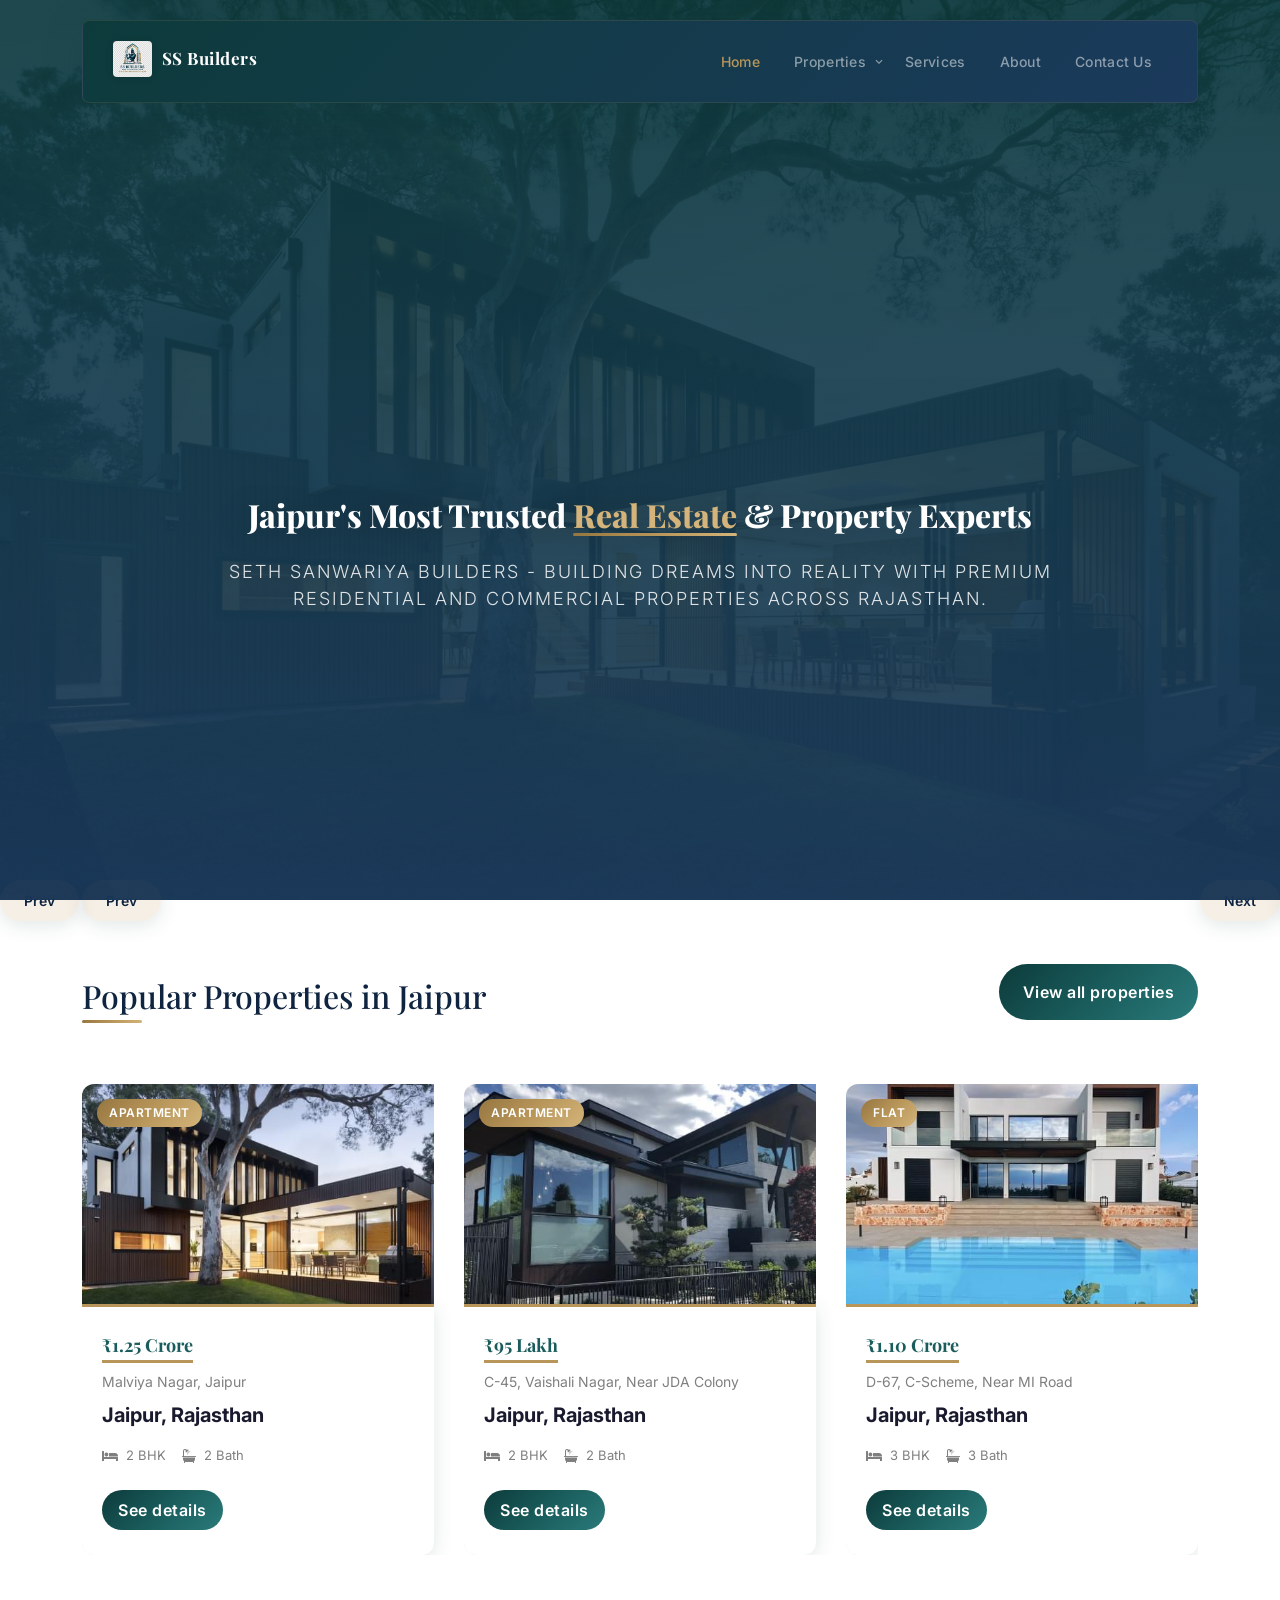
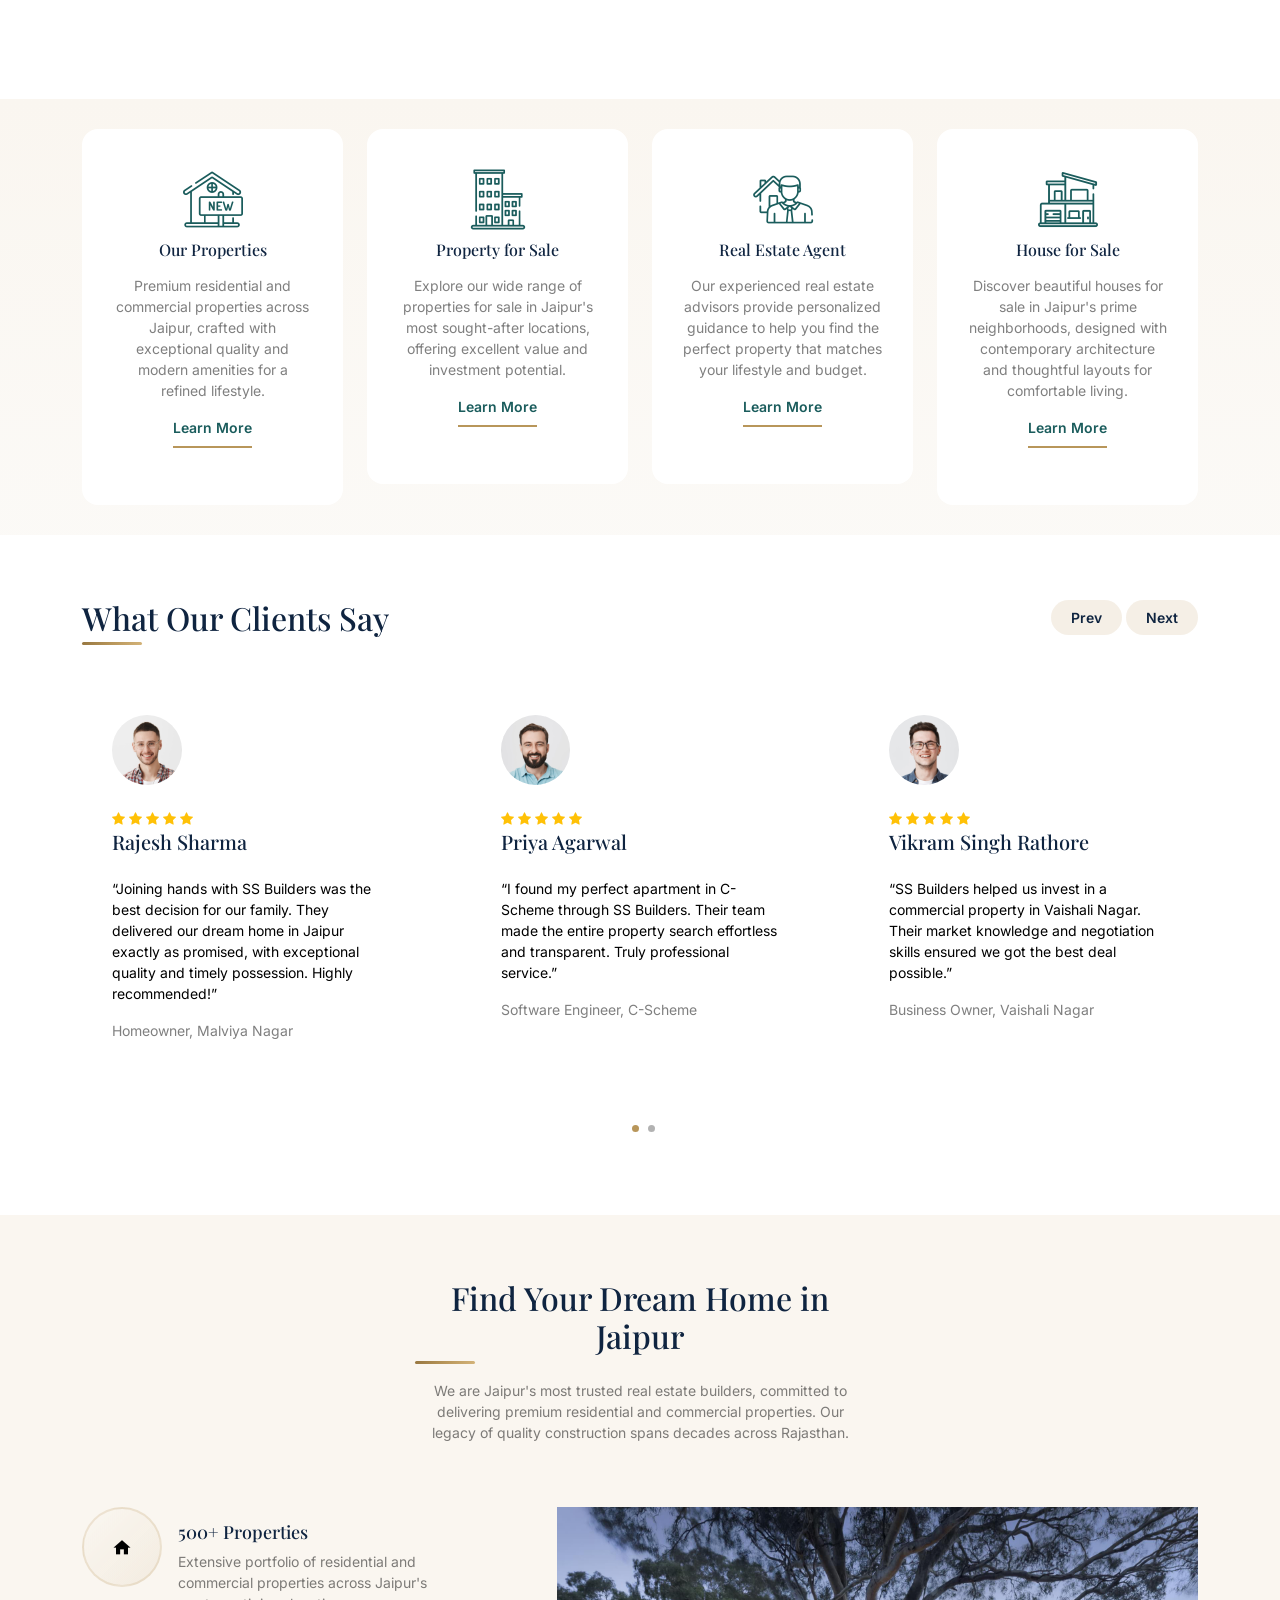
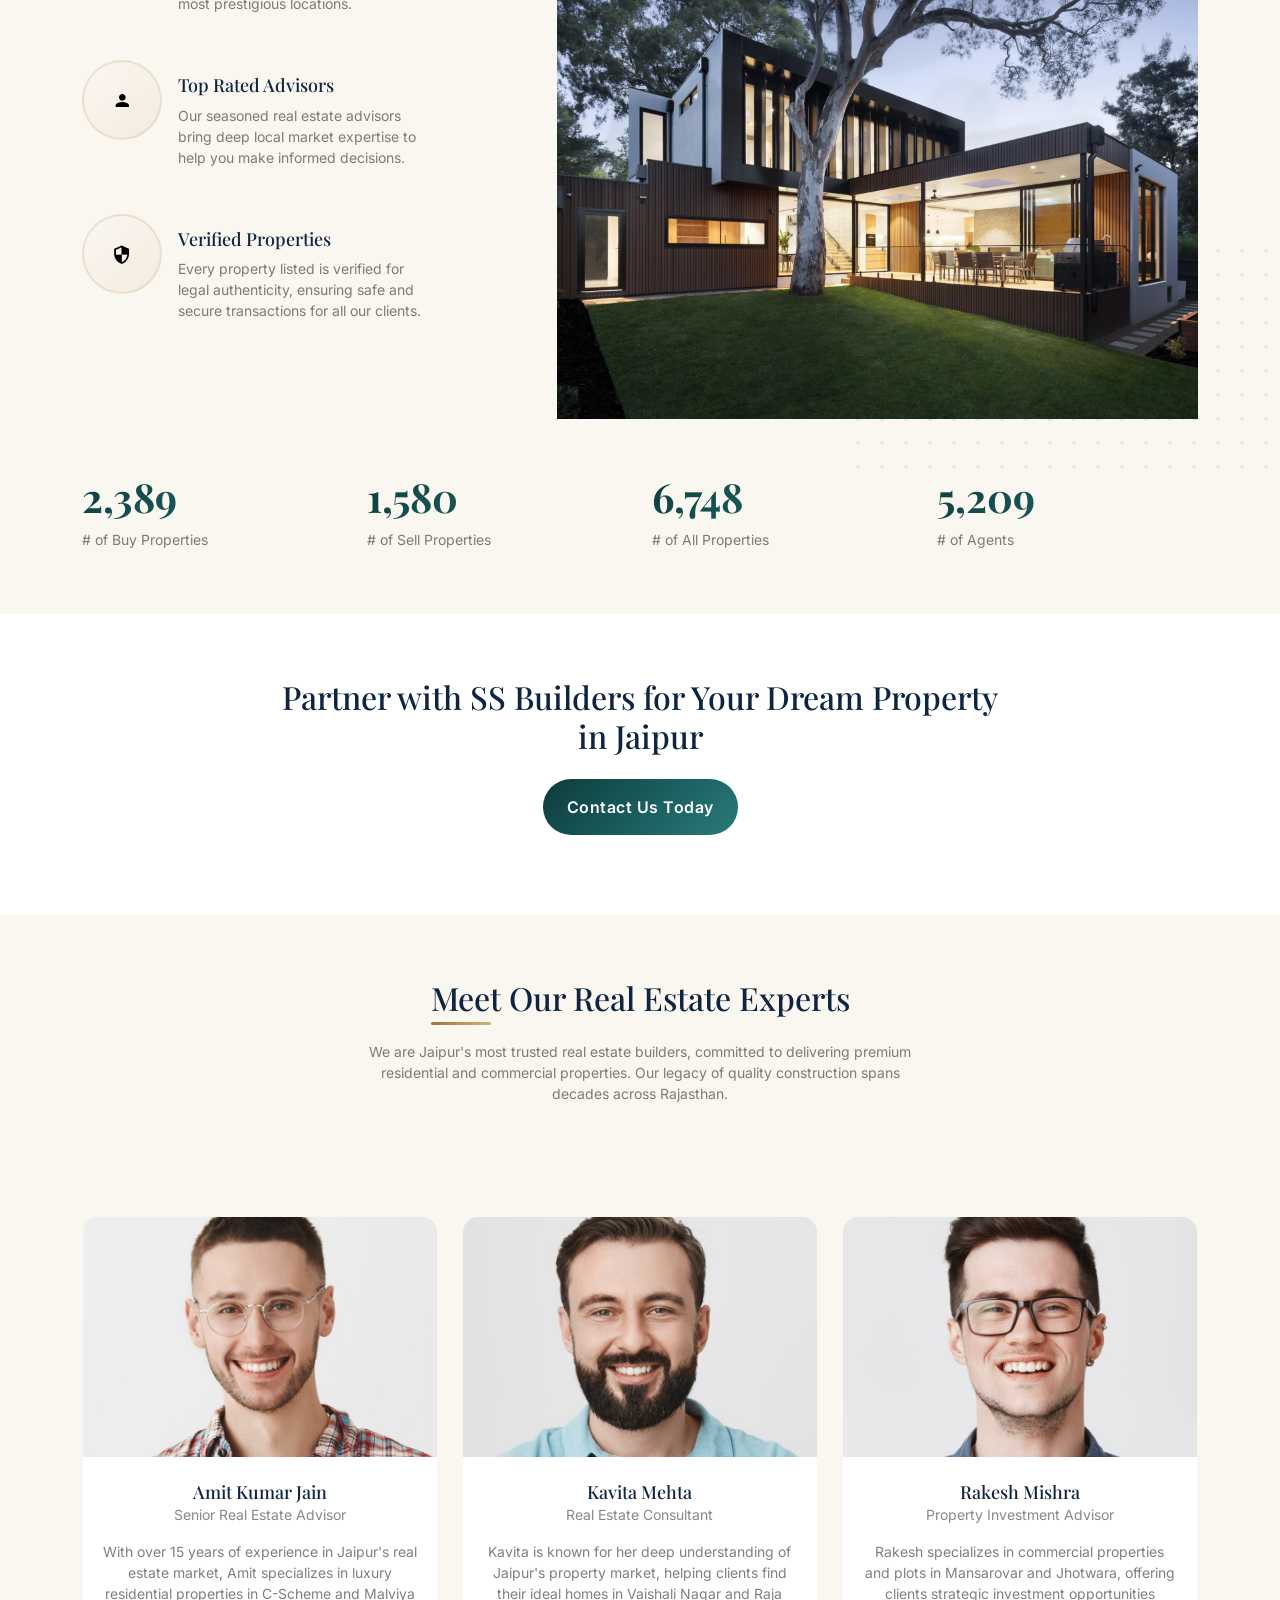
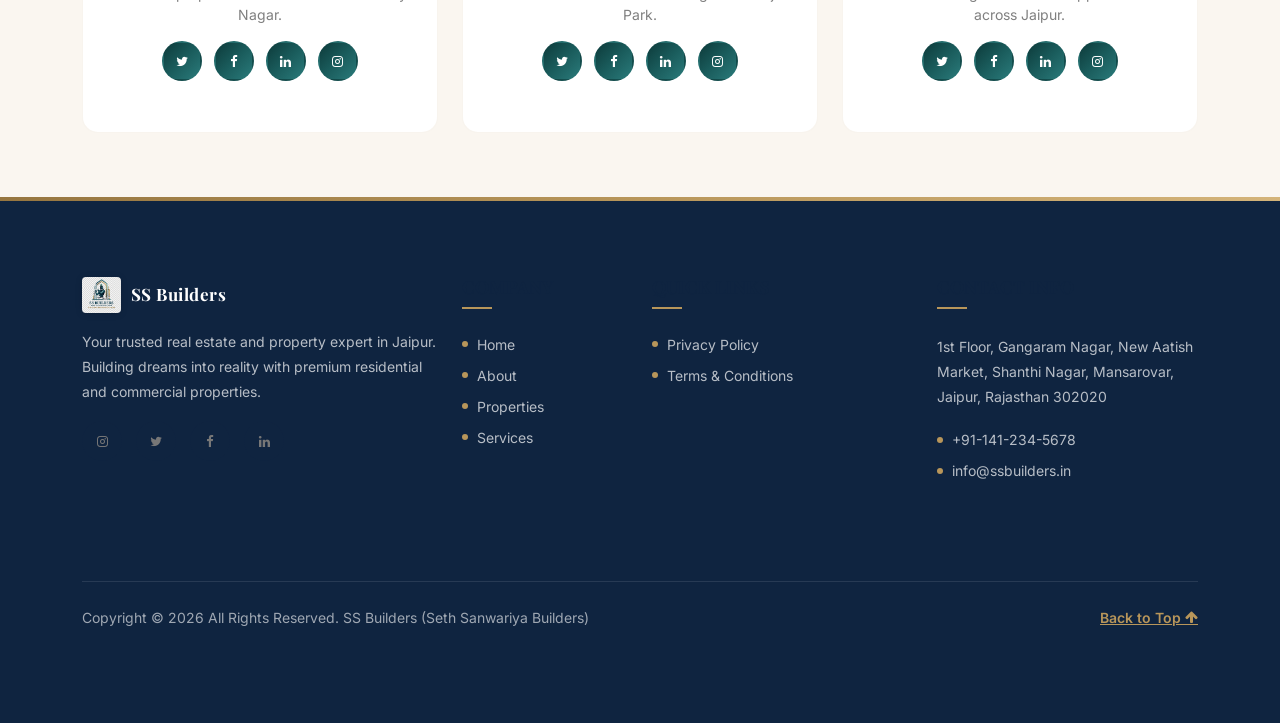
==== commit efd9e75a: "Force cache bust admin panel v4" ====
--- a/index.html
+++ b/index.html
@@ -413,9 +413,10 @@
                       >
                      </div>
                    </div>
-                 </div>
-                 <!-- .item -->
 </div>
+                  <!-- .item -->
+                </div>
+              </div>
 
               <div
                 id="property-nav"
@@ -437,7 +438,35 @@
                   tabindex="-1"
                   >Next</span
                 >
+              </div>
+            </div>
 </div>
+                    </div>
+                  </div>
+                  <!-- .item -->
+                </div>
+              </div>
+
+              <div
+                id="property-nav"
+                class="controls"
+                tabindex="0"
+                aria-label="Carousel Navigation"
+              >
+                <span
+                  class="prev"
+                  data-controls="prev"
+                  aria-controls="property"
+                  tabindex="-1"
+                  >Prev</span
+                >
+                <span
+                  class="next"
+                  data-controls="next"
+                  aria-controls="property"
+                  tabindex="-1"
+                  >Next</span
+                >
               </div>
             </div>
           </div>
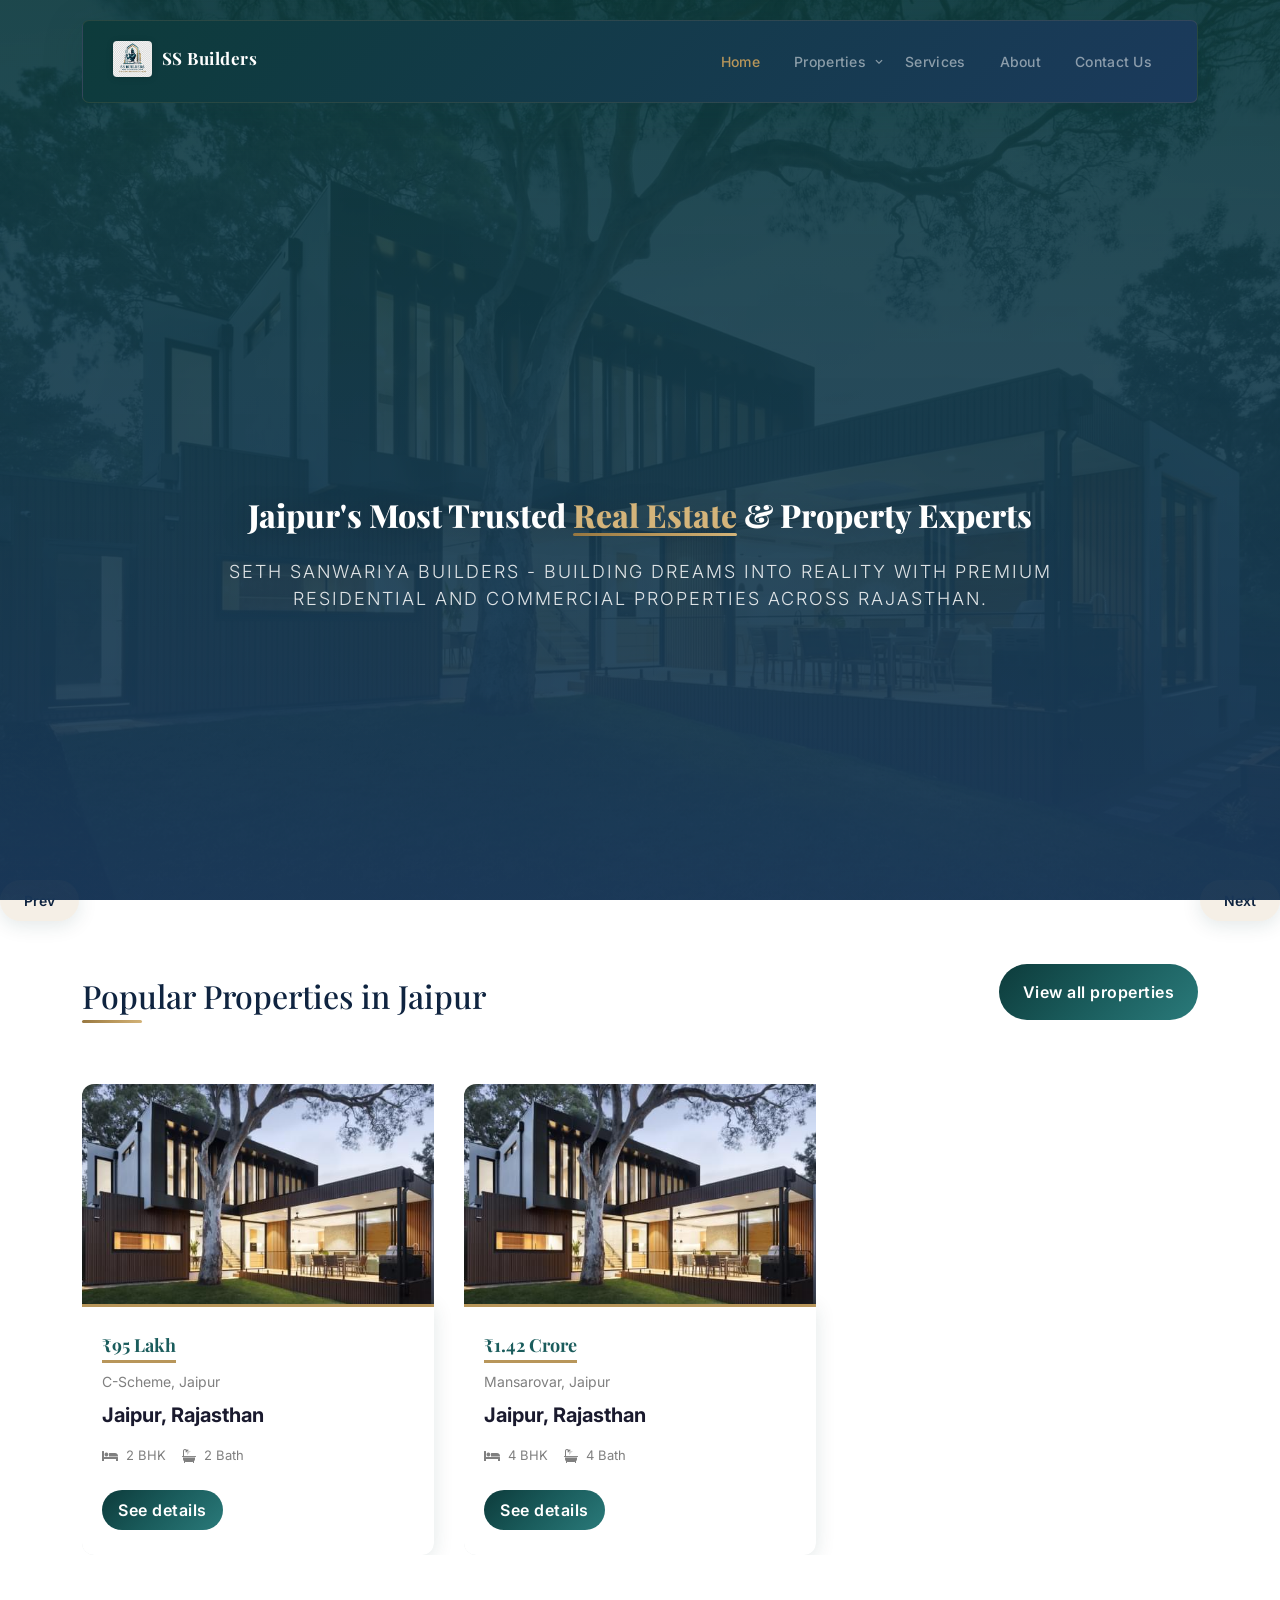
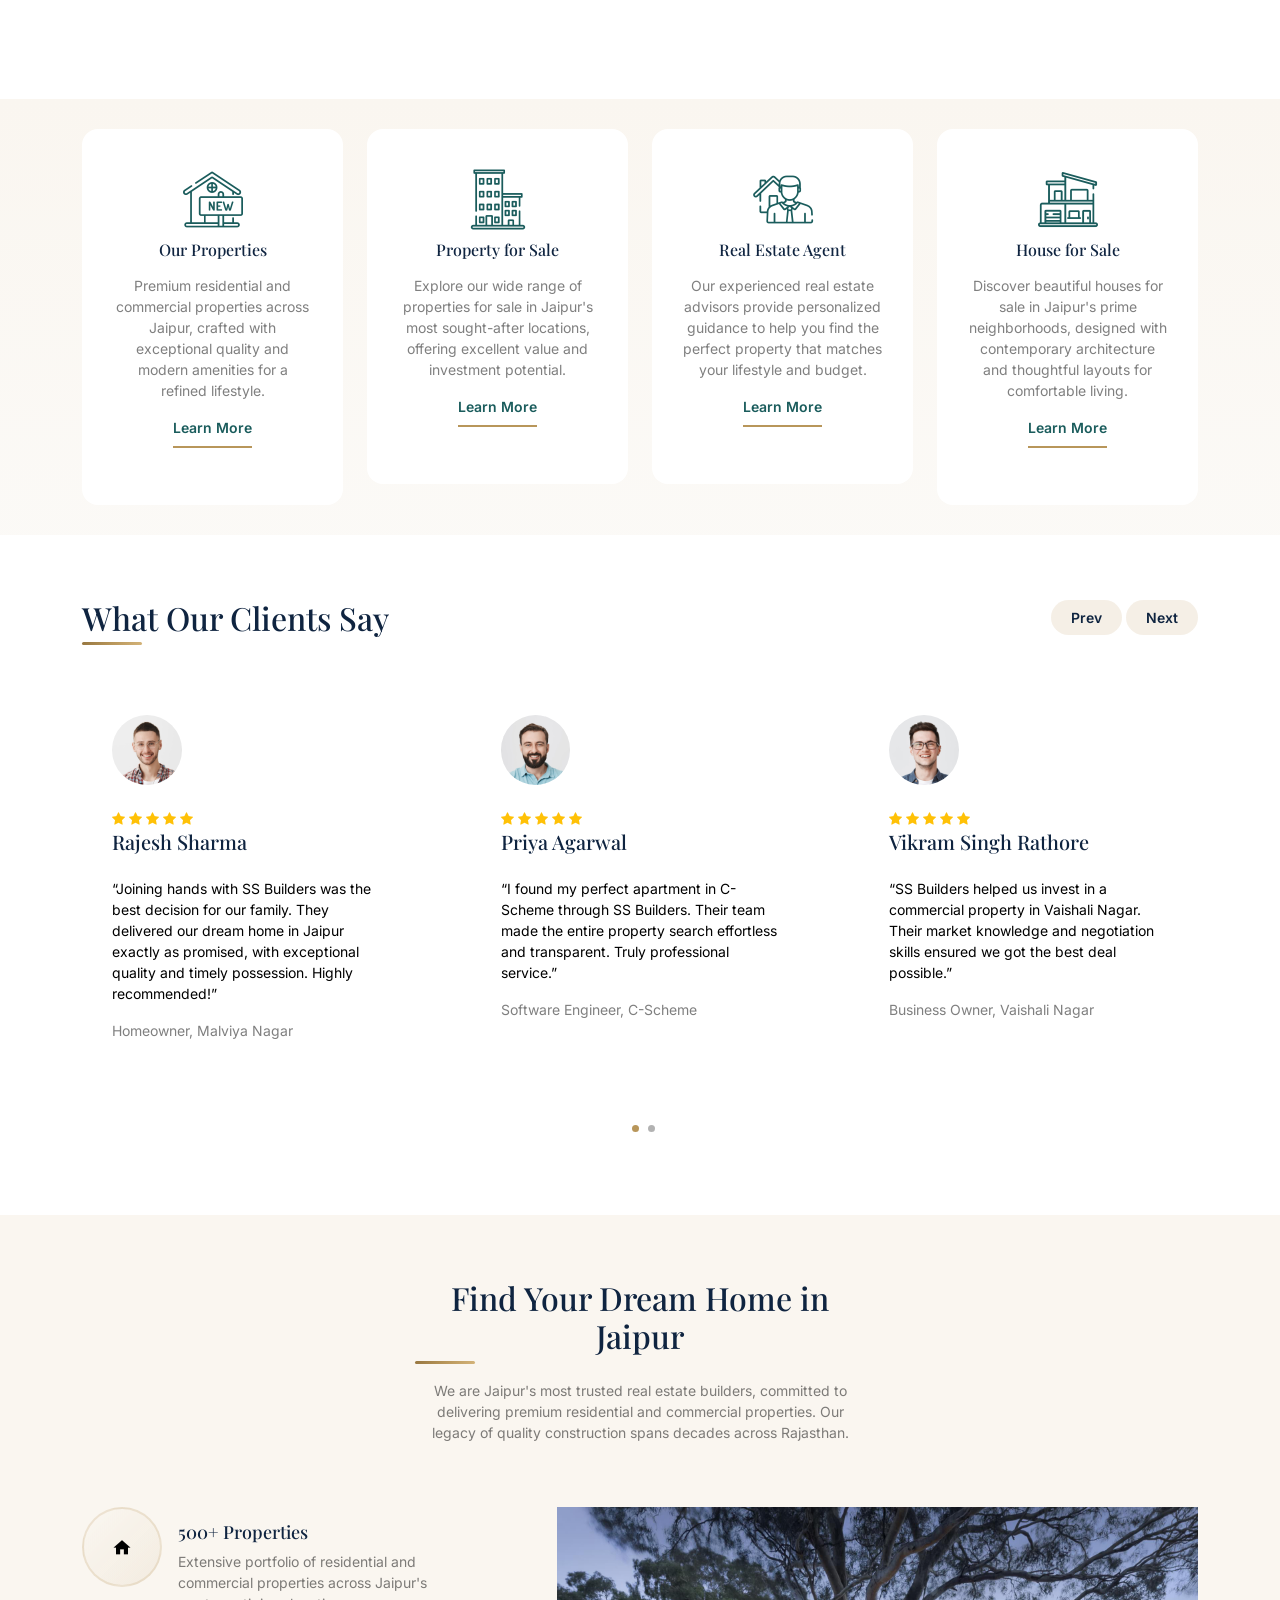
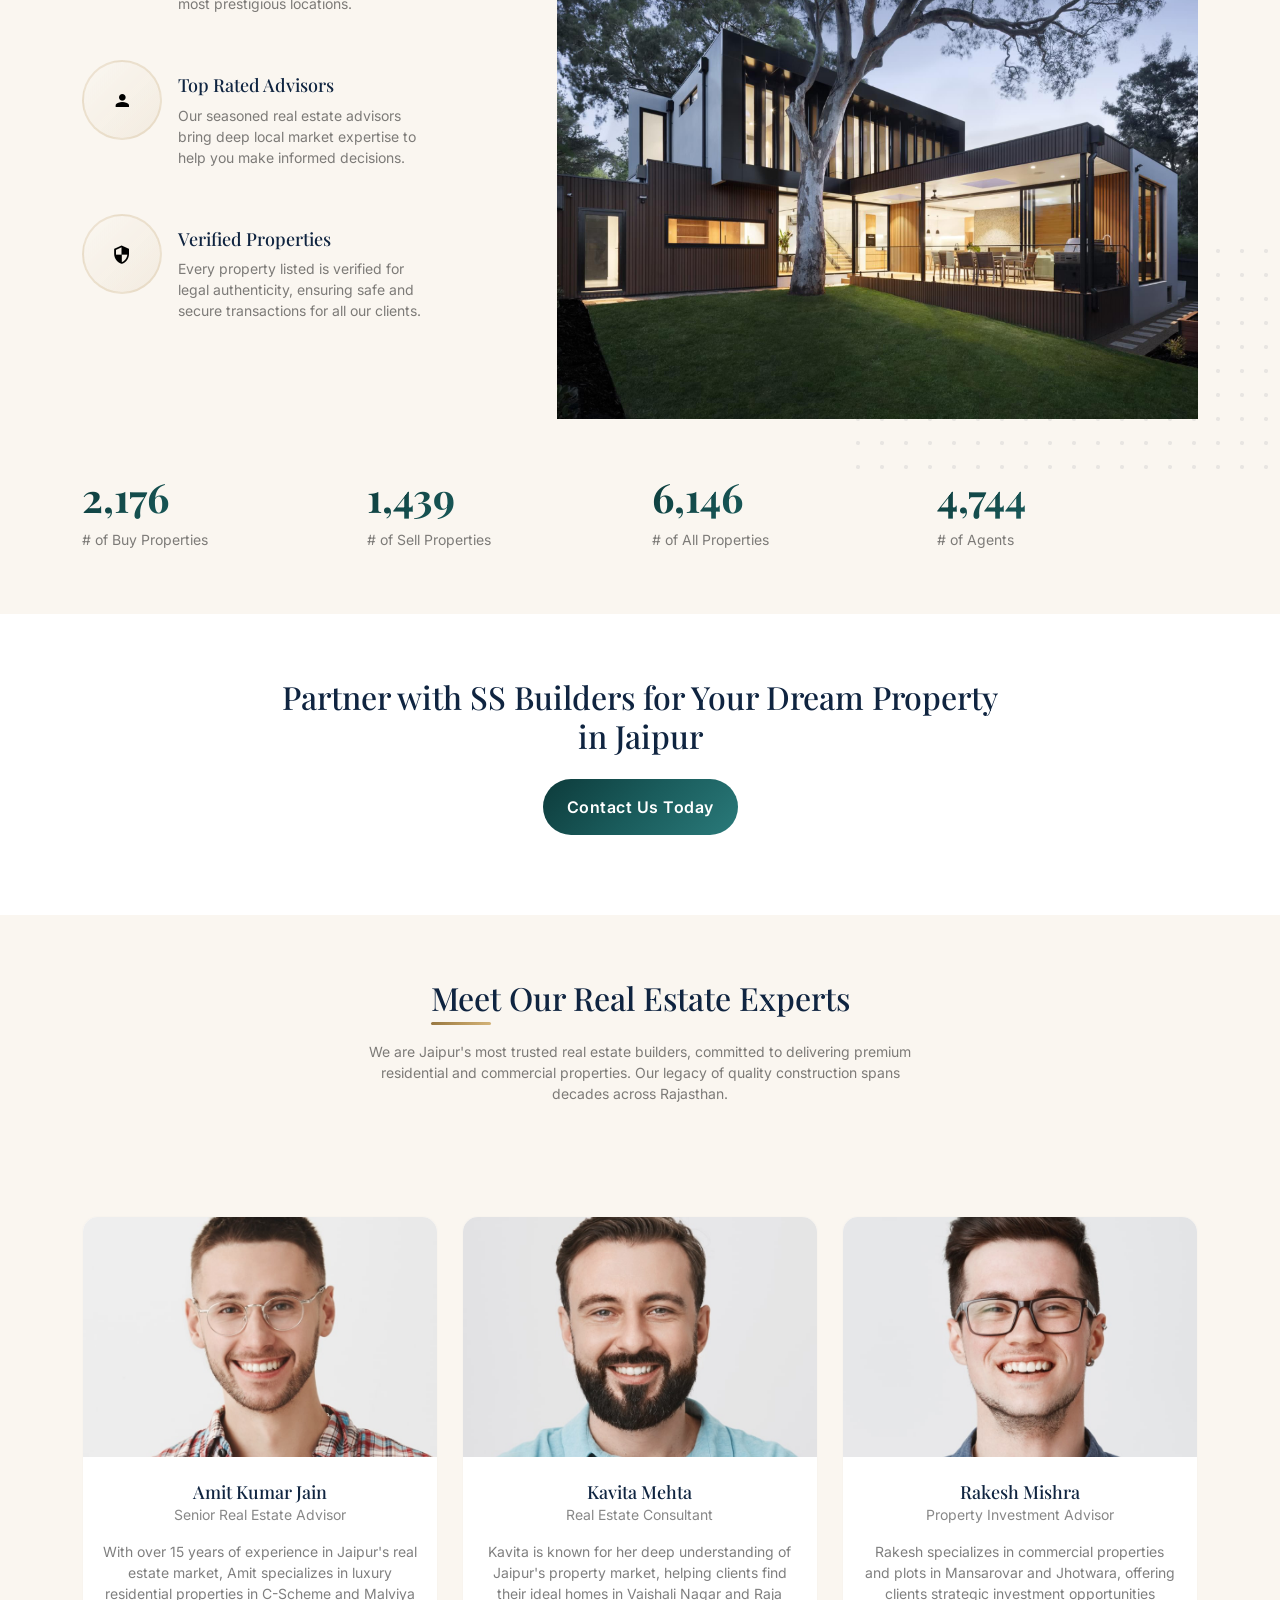
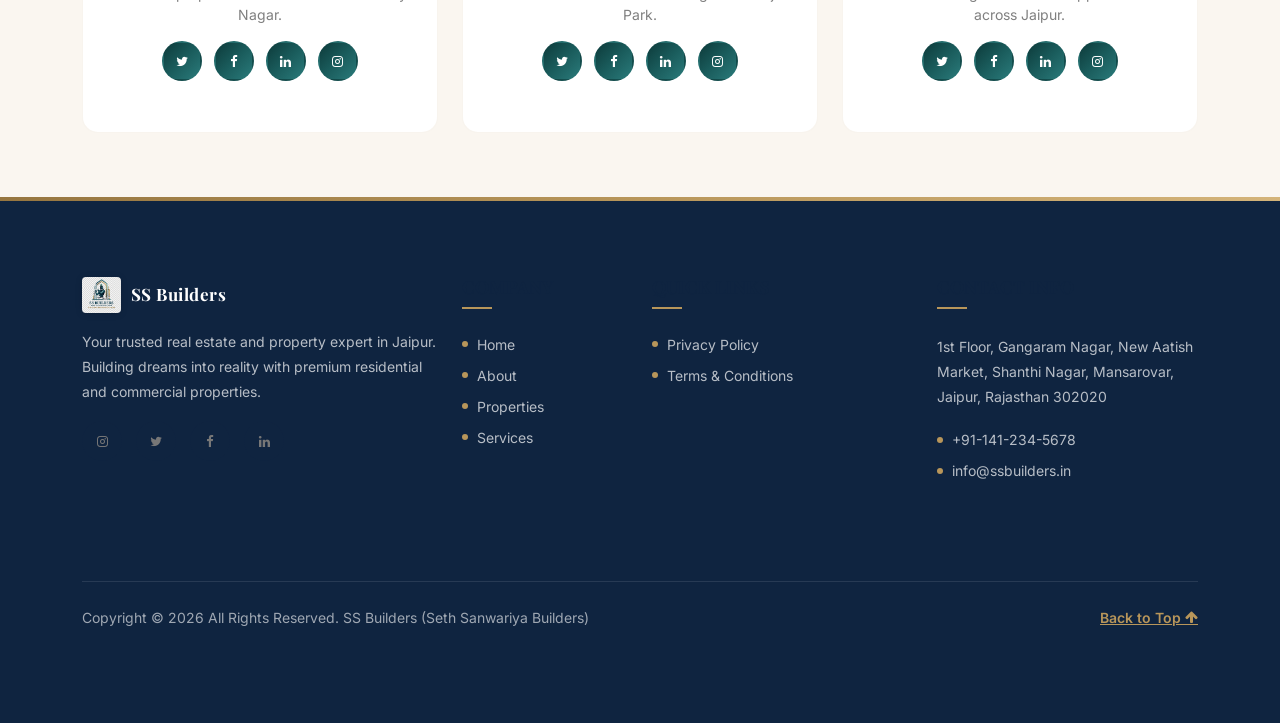
==== commit b00c7fad: "Dynamic properties: all listings controlled from admin panel" ====
--- a/index.html
+++ b/index.html
@@ -135,288 +135,29 @@
         <div class="row">
           <div class="col-12">
             <div class="property-slider-wrap">
-              <div class="property-slider">
-                <div class="property-item">
+<div class="property-slider">                  <div id="property-template" class="property-item d-none">
                   <a href="property-single.html" class="img">
-                    <span class="property-type-badge">Apartment</span>
-                    <img src="images/img_1.jpg" data-cms="property-0-image" alt="Property in Malviya Nagar, Jaipur" class="img-fluid" />
+                    <img data-cms="property-image" src="" alt="Property" class="img-fluid" />
                   </a>
-
                   <div class="property-content">
-                    <div class="price mb-2"><span data-cms="property-0-price">₹1.25 Crore</span></div>
+                    <div class="price mb-2"><span data-cms="property-price"></span></div>
                     <div>
-                      <span class="d-block mb-2 text-black-50"
-                        ><span data-cms="property-0-location">B-12, Malviya Nagar, Near Central Park</span></span
-                      >
-                      <span class="city d-block mb-3">Jaipur, Rajasthan</span>
-
-                       <div class="specs d-flex mb-4">
-                         <span class="d-block d-flex align-items-center me-3">
-                           <span class="icon-bed me-2"></span>
-                           <span class="caption">2 BHK</span>
-                         </span>
-                         <span class="d-block d-flex align-items-center">
-                           <span class="icon-bath me-2"></span>
-                           <span class="caption">2 Bath</span>
-                         </span>
-                       </div>
-
-                       <a
-                        href="property-single.html"
-                        class="btn btn-primary py-2 px-3"
-                        >See details</a
-                      >
-                     </div>
-                   </div>
-                 </div>
-                 <!-- .item -->
-
-                 <div class="property-item">
-                   <a href="property-single.html" class="img">
-                     <span class="property-type-badge">Apartment</span>
-                     <img src="images/img_2.jpg" alt="Property in Vaishali Nagar, Jaipur" class="img-fluid" />
-                   </a>
-
-                   <div class="property-content">
-                     <div class="price mb-2"><span>₹95 Lakh</span></div>
-                     <div>
-                       <span class="d-block mb-2 text-black-50"
-                        >C-45, Vaishali Nagar, Near JDA Colony</span
-                      >
-                       <span class="city d-block mb-3">Jaipur, Rajasthan</span>
-
-                       <div class="specs d-flex mb-4">
-                         <span class="d-block d-flex align-items-center me-3">
-                           <span class="icon-bed me-2"></span>
-                           <span class="caption">2 BHK</span>
-                         </span>
-                         <span class="d-block d-flex align-items-center">
-                           <span class="icon-bath me-2"></span>
-                           <span class="caption">2 Bath</span>
-                         </span>
-                       </div>
-
-                       <a
-                        href="property-single.html"
-                        class="btn btn-primary py-2 px-3"
-                        >See details</a
-                      >
-                     </div>
-                   </div>
-                 </div>
-                 <!-- .item -->
-
-                 <div class="property-item">
-                   <a href="property-single.html" class="img">
-                     <span class="property-type-badge">Flat</span>
-                     <img src="images/img_3.jpg" alt="Property in C-Scheme, Jaipur" class="img-fluid" />
-                   </a>
-
-                   <div class="property-content">
-                     <div class="price mb-2"><span>₹1.10 Crore</span></div>
-                     <div>
-                       <span class="d-block mb-2 text-black-50"
-                        >D-67, C-Scheme, Near MI Road</span
-                      >
-                       <span class="city d-block mb-3">Jaipur, Rajasthan</span>
-
-                       <div class="specs d-flex mb-4">
-                         <span class="d-block d-flex align-items-center me-3">
-                           <span class="icon-bed me-2"></span>
-                           <span class="caption">3 BHK</span>
-                         </span>
-                         <span class="d-block d-flex align-items-center">
-                           <span class="icon-bath me-2"></span>
-                           <span class="caption">3 Bath</span>
-                         </span>
-                       </div>
-
-                       <a
-                        href="property-single.html"
-                        class="btn btn-primary py-2 px-3"
-                        >See details</a
-                      >
-                     </div>
-                   </div>
-                 </div>
-                 <!-- .item -->
-
-                 <div class="property-item">
-                   <a href="property-single.html" class="img">
-                     <span class="property-type-badge">Apartment</span>
-                     <img src="images/img_4.jpg" alt="Property in Bani Park, Jaipur" class="img-fluid" />
-                   </a>
-
-                   <div class="property-content">
-                     <div class="price mb-2"><span>₹85 Lakh</span></div>
-                     <div>
-                       <span class="d-block mb-2 text-black-50"
-                        >E-23, Bani Park, Near Railway Station</span
-                      >
-                       <span class="city d-block mb-3">Jaipur, Rajasthan</span>
-
-                       <div class="specs d-flex mb-4">
-                         <span class="d-block d-flex align-items-center me-3">
-                           <span class="icon-bed me-2"></span>
-                           <span class="caption">2 BHK</span>
-                         </span>
-                         <span class="d-block d-flex align-items-center">
-                           <span class="icon-bath me-2"></span>
-                           <span class="caption">2 Bath</span>
-                         </span>
-                       </div>
-
-                       <a
-                        href="property-single.html"
-                        class="btn btn-primary py-2 px-3"
-                        >See details</a
-                      >
-                     </div>
-                   </div>
-                 </div>
-                 <!-- .item -->
-
-                 <div class="property-item">
-                   <a href="property-single.html" class="img">
-                     <span class="property-type-badge">Villa</span>
-                     <img src="images/img_5.jpg" alt="Property on JLN Road, Jaipur" class="img-fluid" />
-                   </a>
-
-                   <div class="property-content">
-                     <div class="price mb-2"><span>₹1.50 Crore</span></div>
-                     <div>
-                       <span class="d-block mb-2 text-black-50"
-                        >F-89, JLN Road, Near Civil Lines</span
-                      >
-                       <span class="city d-block mb-3">Jaipur, Rajasthan</span>
-
-<div class="specs d-flex mb-4">
-                          <span class="d-block d-flex align-items-center me-3">
-                            <span class="icon-bed me-2"></span>
-                            <span class="caption">2 BHK</span>
-                          </span>
-                          <span class="d-block d-flex align-items-center">
-                            <span class="icon-bath me-2"></span>
-                            <span class="caption">2 Bath</span>
-                          </span>
-                        </div>
-
-                        <a
-                          href="property-single.html"
-                          class="btn btn-primary py-2 px-3"
-                          >See details</a
-                        >
+                      <span class="d-block mb-2 text-black-50" data-cms="property-location"></span>
+                      <span class="city d-block mb-3" data-cms="property-city">Jaipur, Rajasthan</span>
+                      <div class="specs d-flex mb-4">
+                        <span class="d-block d-flex align-items-center me-3">
+                          <span class="icon-bed me-2"></span>
+                          <span class="caption" data-cms="property-beds"></span>
+                        </span>
+                        <span class="d-block d-flex align-items-center">
+                          <span class="icon-bath me-2"></span>
+                          <span class="caption" data-cms="property-baths"></span>
+                        </span>
                       </div>
+                      <a href="property-single.html" class="btn btn-primary py-2 px-3">See details</a>
                     </div>
                   </div>
-                  <!-- .item -->
-
-                 <div class="property-item">
-                   <a href="property-single.html" class="img">
-                     <span class="property-type-badge">Flat</span>
-                     <img src="images/img_6.jpg" alt="Property on Tonk Road, Jaipur" class="img-fluid" />
-                   </a>
-
-                   <div class="property-content">
-                     <div class="price mb-2"><span>₹75 Lakh</span></div>
-                     <div>
-                       <span class="d-block mb-2 text-black-50"
-                        >G-15, Tonk Road, Premium Location</span
-                      >
-                       <span class="city d-block mb-3">Jaipur, Rajasthan</span>
-
-                       <div class="specs d-flex mb-4">
-                         <span class="d-block d-flex align-items-center me-3">
-                           <span class="icon-bed me-2"></span>
-                           <span class="caption">2 BHK</span>
-                         </span>
-                         <span class="d-block d-flex align-items-center">
-                           <span class="icon-bath me-2"></span>
-                           <span class="caption">2 Bath</span>
-                         </span>
-                       </div>
-
-                       <a
-                        href="property-single.html"
-                        class="btn btn-primary py-2 px-3"
-                        >See details</a
-                      >
-                     </div>
-                   </div>
-                 </div>
-                 <!-- .item -->
-
-                 <div class="property-item">
-                   <a href="property-single.html" class="img">
-                     <span class="property-type-badge">Apartment</span>
-                     <img src="images/img_7.jpg" alt="Property in Sindhi Camp, Jaipur" class="img-fluid" />
-                   </a>
-
-                   <div class="property-content">
-                     <div class="price mb-2"><span>₹1.35 Crore</span></div>
-                     <div>
-                       <span class="d-block mb-2 text-black-50"
-                        >H-30, Sindhi Camp, Heart of City</span
-                      >
-                       <span class="city d-block mb-3">Jaipur, Rajasthan</span>
-
-                       <div class="specs d-flex mb-4">
-                         <span class="d-block d-flex align-items-center me-3">
-                           <span class="icon-bed me-2"></span>
-                           <span class="caption">3 BHK</span>
-                         </span>
-                         <span class="d-block d-flex align-items-center">
-                           <span class="icon-bath me-2"></span>
-                           <span class="caption">3 Bath</span>
-                         </span>
-                       </div>
-
-                       <a
-                        href="property-single.html"
-                        class="btn btn-primary py-2 px-3"
-                        >See details</a
-                      >
-                     </div>
-                   </div>
-                 </div>
-                 <!-- .item -->
-
-                 <div class="property-item">
-                   <a href="property-single.html" class="img">
-                     <span class="property-type-badge">Flat</span>
-                     <img src="images/img_8.jpg" alt="Property on Ajmer Road, Jaipur" class="img-fluid" />
-                   </a>
-
-                   <div class="property-content">
-                     <div class="price mb-2"><span>₹1.05 Crore</span></div>
-                     <div>
-                       <span class="d-block mb-2 text-black-50"
-                        >I-42, Ajmer Road, Well Connected</span
-                      >
-                       <span class="city d-block mb-3">Jaipur, Rajasthan</span>
-
-                       <div class="specs d-flex mb-4">
-                         <span class="d-block d-flex align-items-center me-3">
-                           <span class="icon-bed me-2"></span>
-                           <span class="caption">2 BHK</span>
-                         </span>
-                         <span class="d-block d-flex align-items-center">
-                           <span class="icon-bath me-2"></span>
-                           <span class="caption">2 Bath</span>
-                         </span>
-                       </div>
-
-                       <a
-                        href="property-single.html"
-                        class="btn btn-primary py-2 px-3"
-                        >See details</a
-                      >
-                     </div>
-                   </div>
-</div>
-                  <!-- .item -->
                 </div>
-              </div>
 
               <div
                 id="property-nav"
--- a/css/ss-theme.css
+++ b/css/ss-theme.css
@@ -1246,3 +1246,65 @@
   0% { opacity: 0; transform: translateY(10px); }
   100% { opacity: 1; transform: translateY(0); }
 }
+
+/* ===== Property Slider Mobile Responsive ===== */
+@media (max-width: 991.98px) {
+  .property-slider-wrap {
+    padding-bottom: 60px !important;
+  }
+  
+  .property-slider .property-item .property-content {
+    padding: 20px 15px !important;
+  }
+  
+  .property-slider .property-item .property-content .price {
+    font-size: 16px;
+  }
+  
+  .property-slider .property-item .property-content .specs {
+    font-size: 13px;
+  }
+  
+  #property-nav {
+    bottom: 10px;
+    width: 100%;
+    text-align: center;
+  }
+  
+  #property-nav span {
+    padding: 8px 20px;
+    font-size: 14px;
+  }
+}
+
+@media (max-width: 767.98px) {
+  .property-slider-wrap {
+    padding-bottom: 50px !important;
+  }
+  
+  .property-slider .property-item .img img {
+    height: 180px;
+  }
+  
+  .property-slider .property-item .property-content {
+    padding: 18px 12px !important;
+  }
+  
+  .property-slider .property-item .property-content .price {
+    font-size: 15px;
+  }
+  
+  .property-slider .property-item .property-content .city {
+    font-size: 13px;
+  }
+  
+  #property-nav span {
+    padding: 6px 16px;
+    font-size: 13px;
+  }
+  
+  .property-type-badge {
+    font-size: 10px;
+    padding: 4px 8px;
+  }
+}
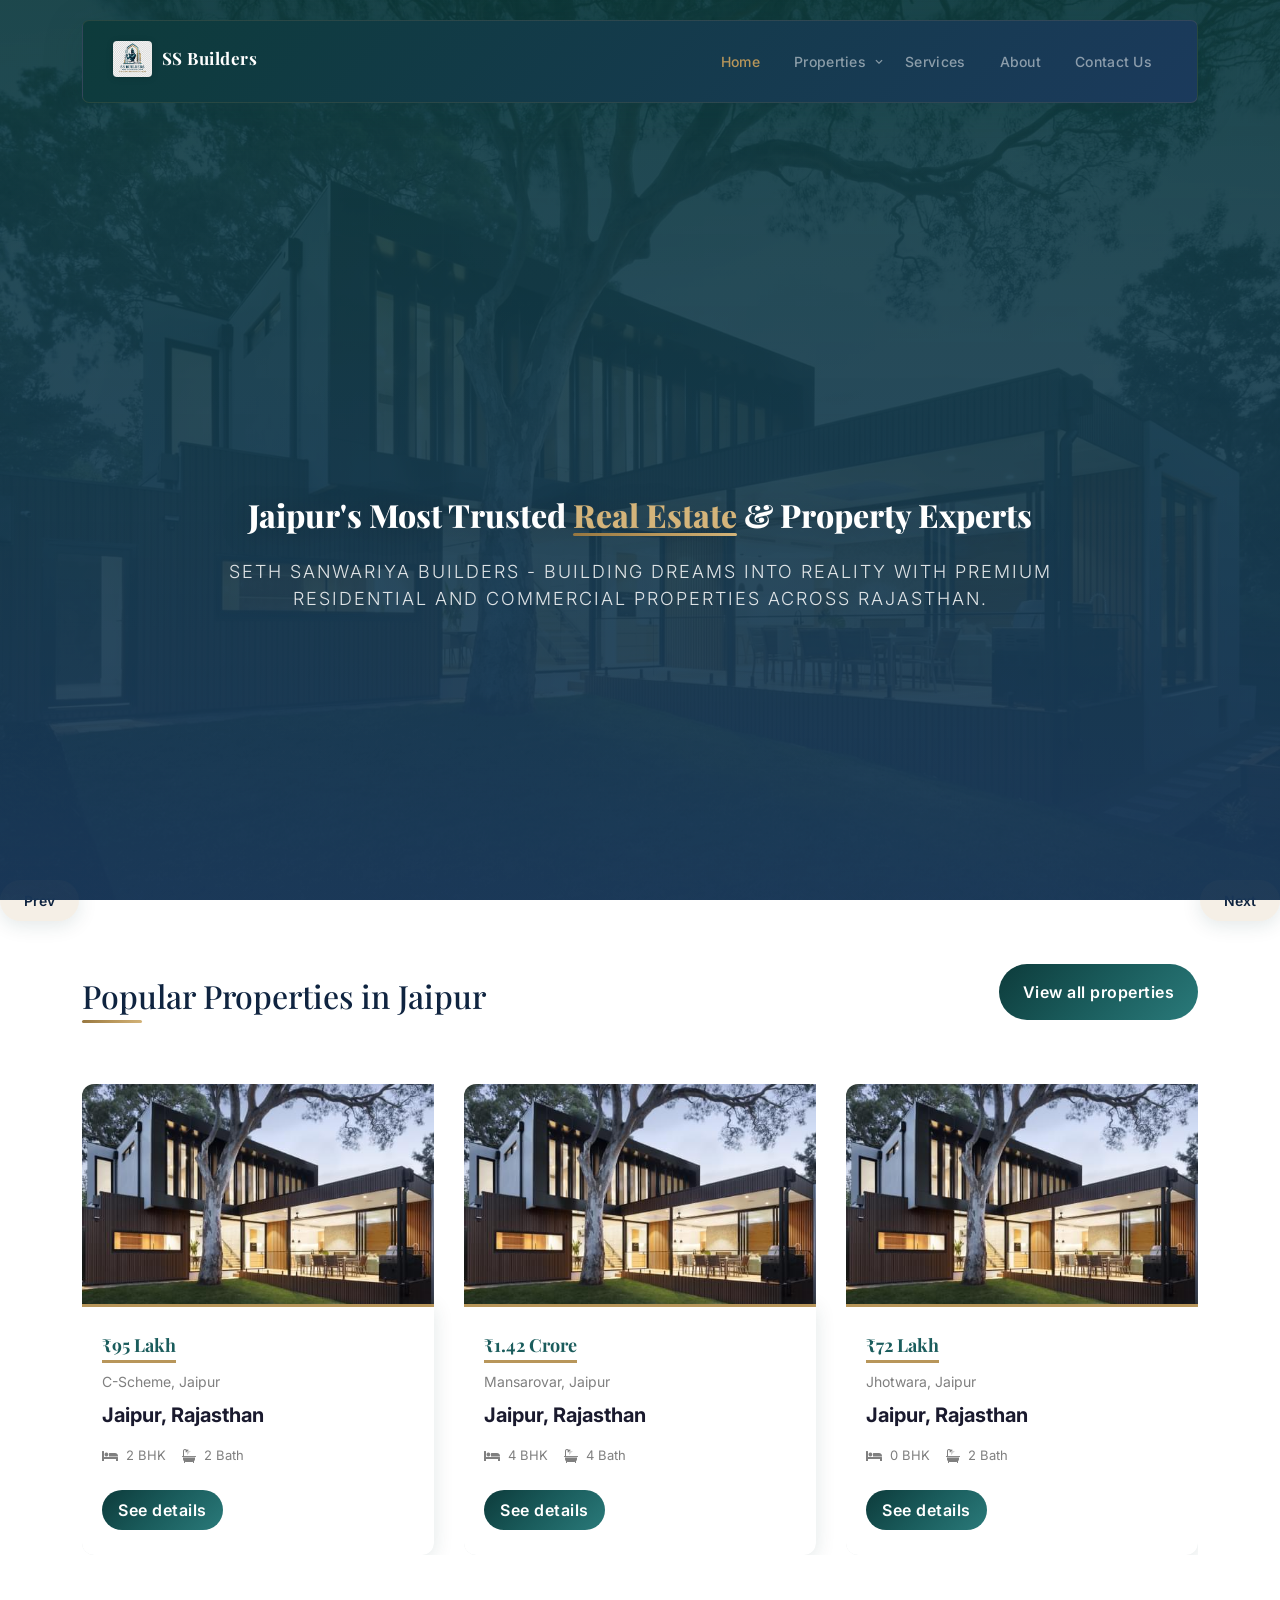
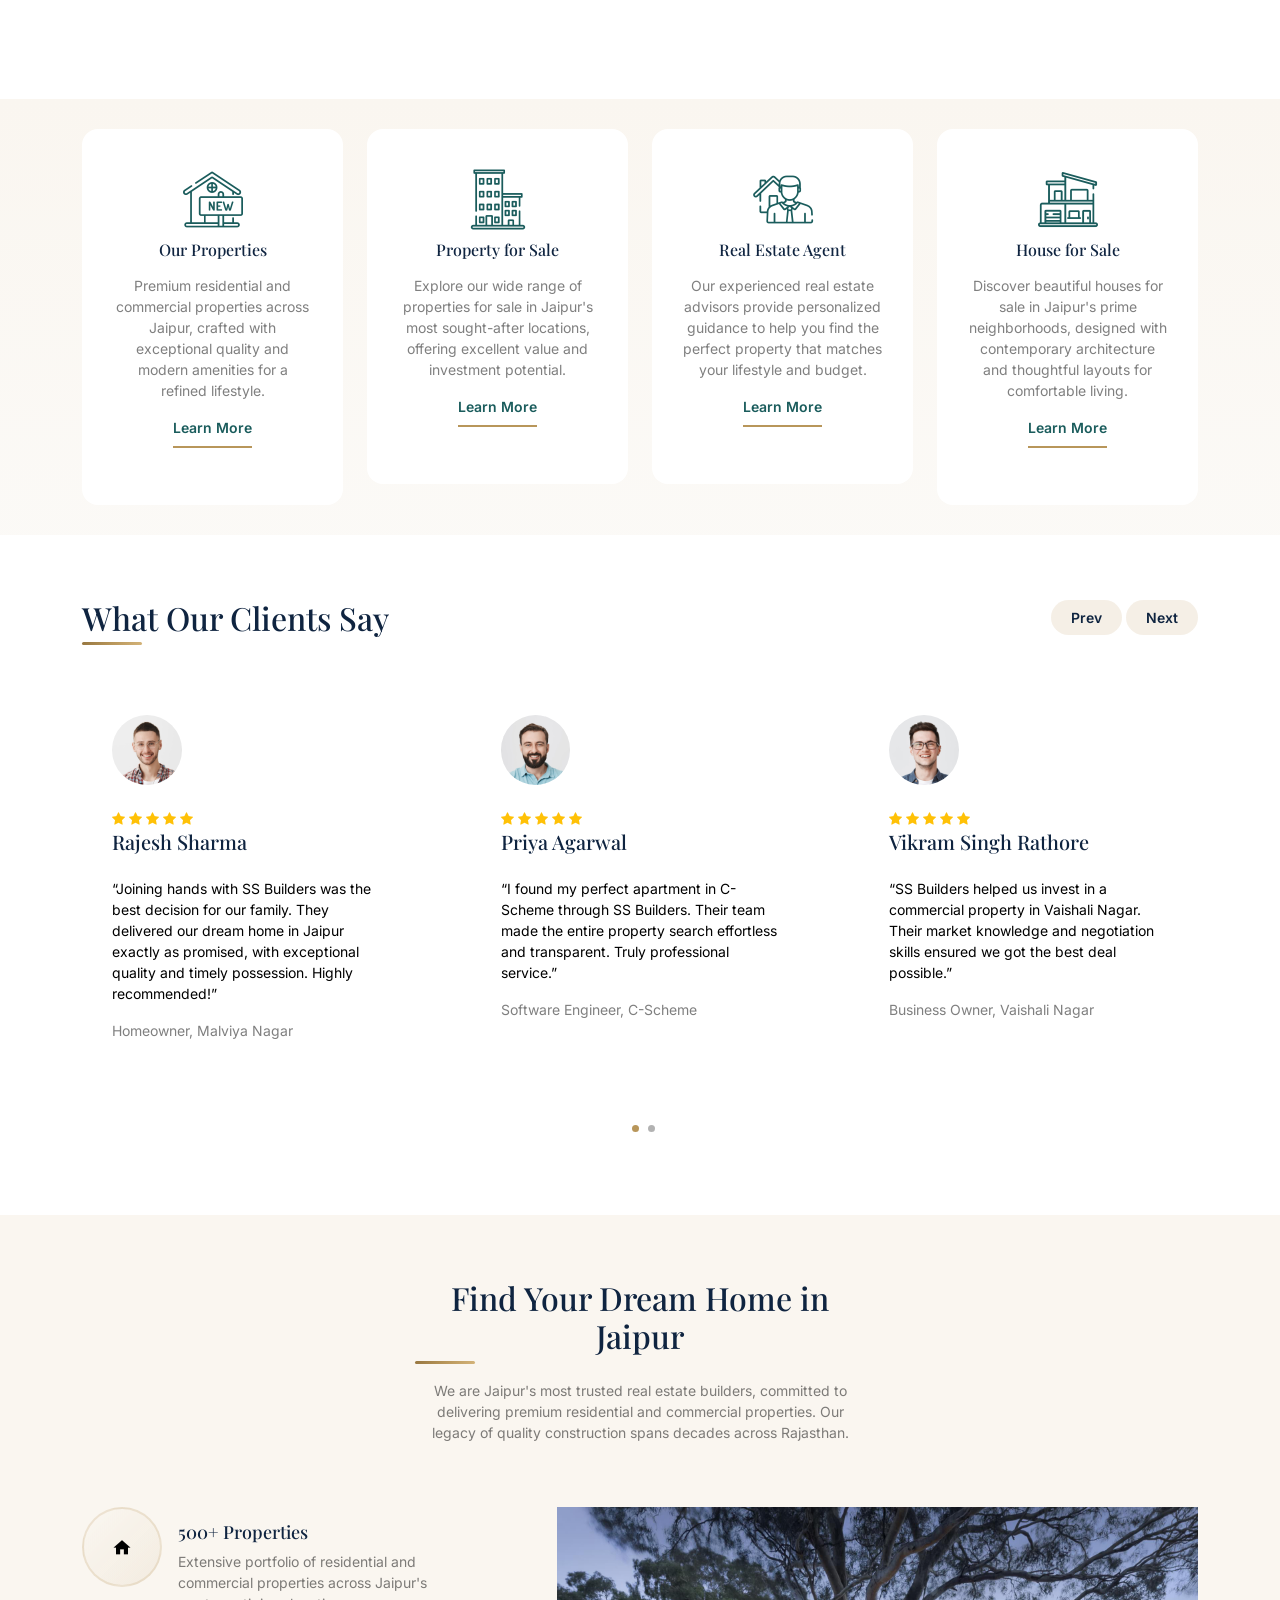
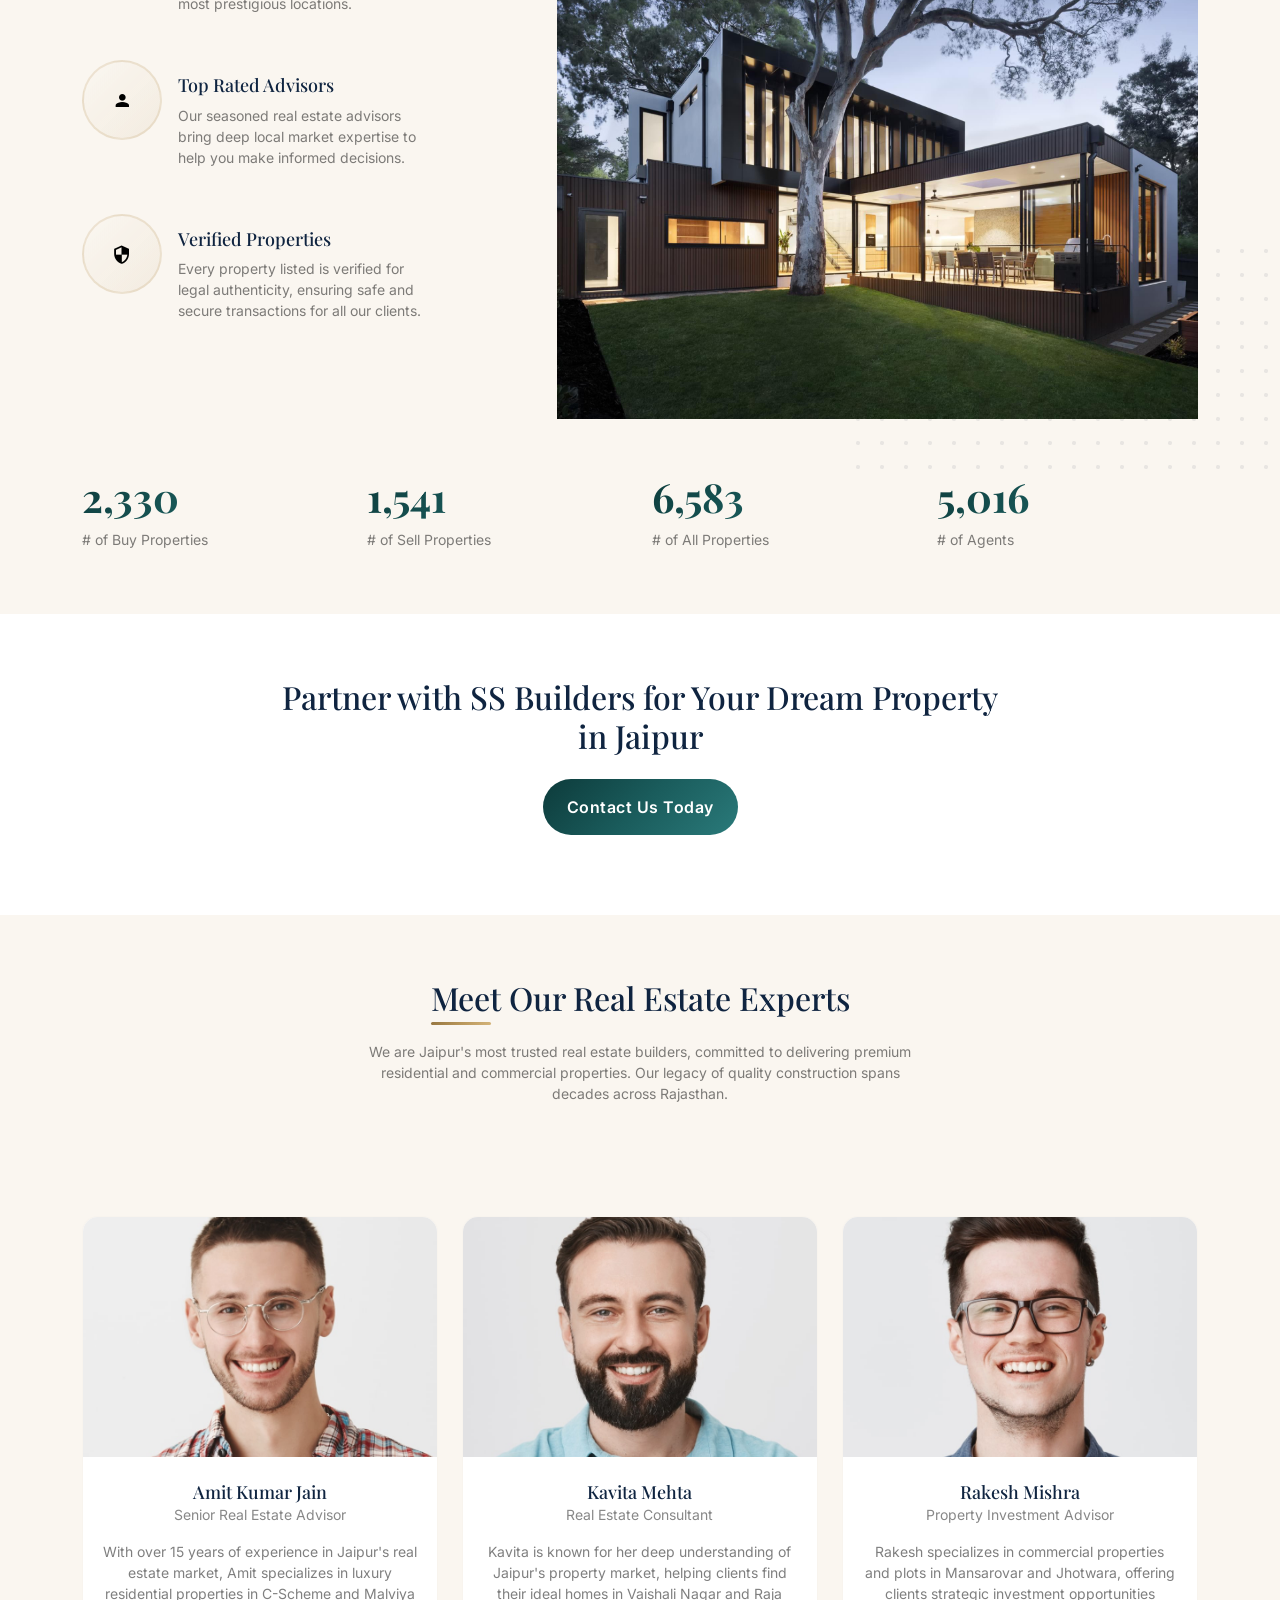
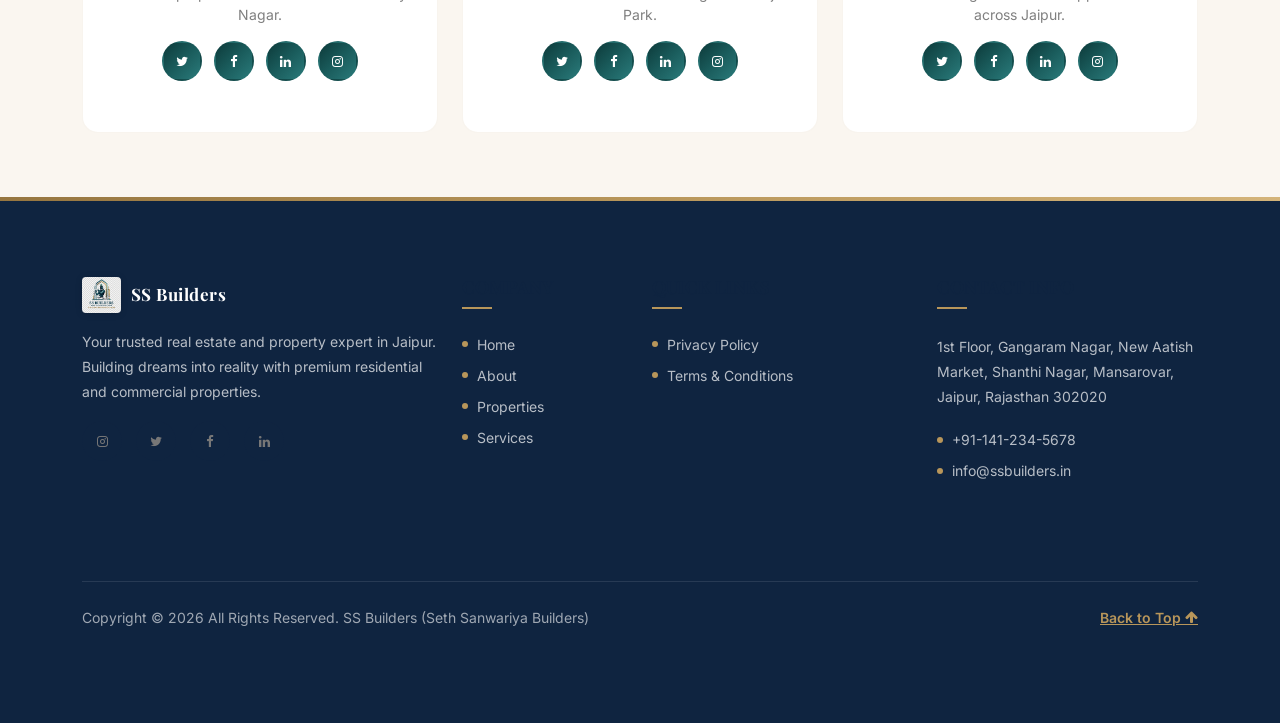
==== commit 41e8713e: "Recreate config.yml and simplify admin/index.html for Decap CMS" ====
--- a/index.html
+++ b/index.html
@@ -134,8 +134,9 @@
         </div>
         <div class="row">
           <div class="col-12">
-            <div class="property-slider-wrap">
-<div class="property-slider">                  <div id="property-template" class="property-item d-none">
+<div class="property-slider-wrap">
+              <div class="property-slider">
+                <div id="property-template" class="property-item d-none">
                   <a href="property-single.html" class="img">
                     <img data-cms="property-image" src="" alt="Property" class="img-fluid" />
                   </a>
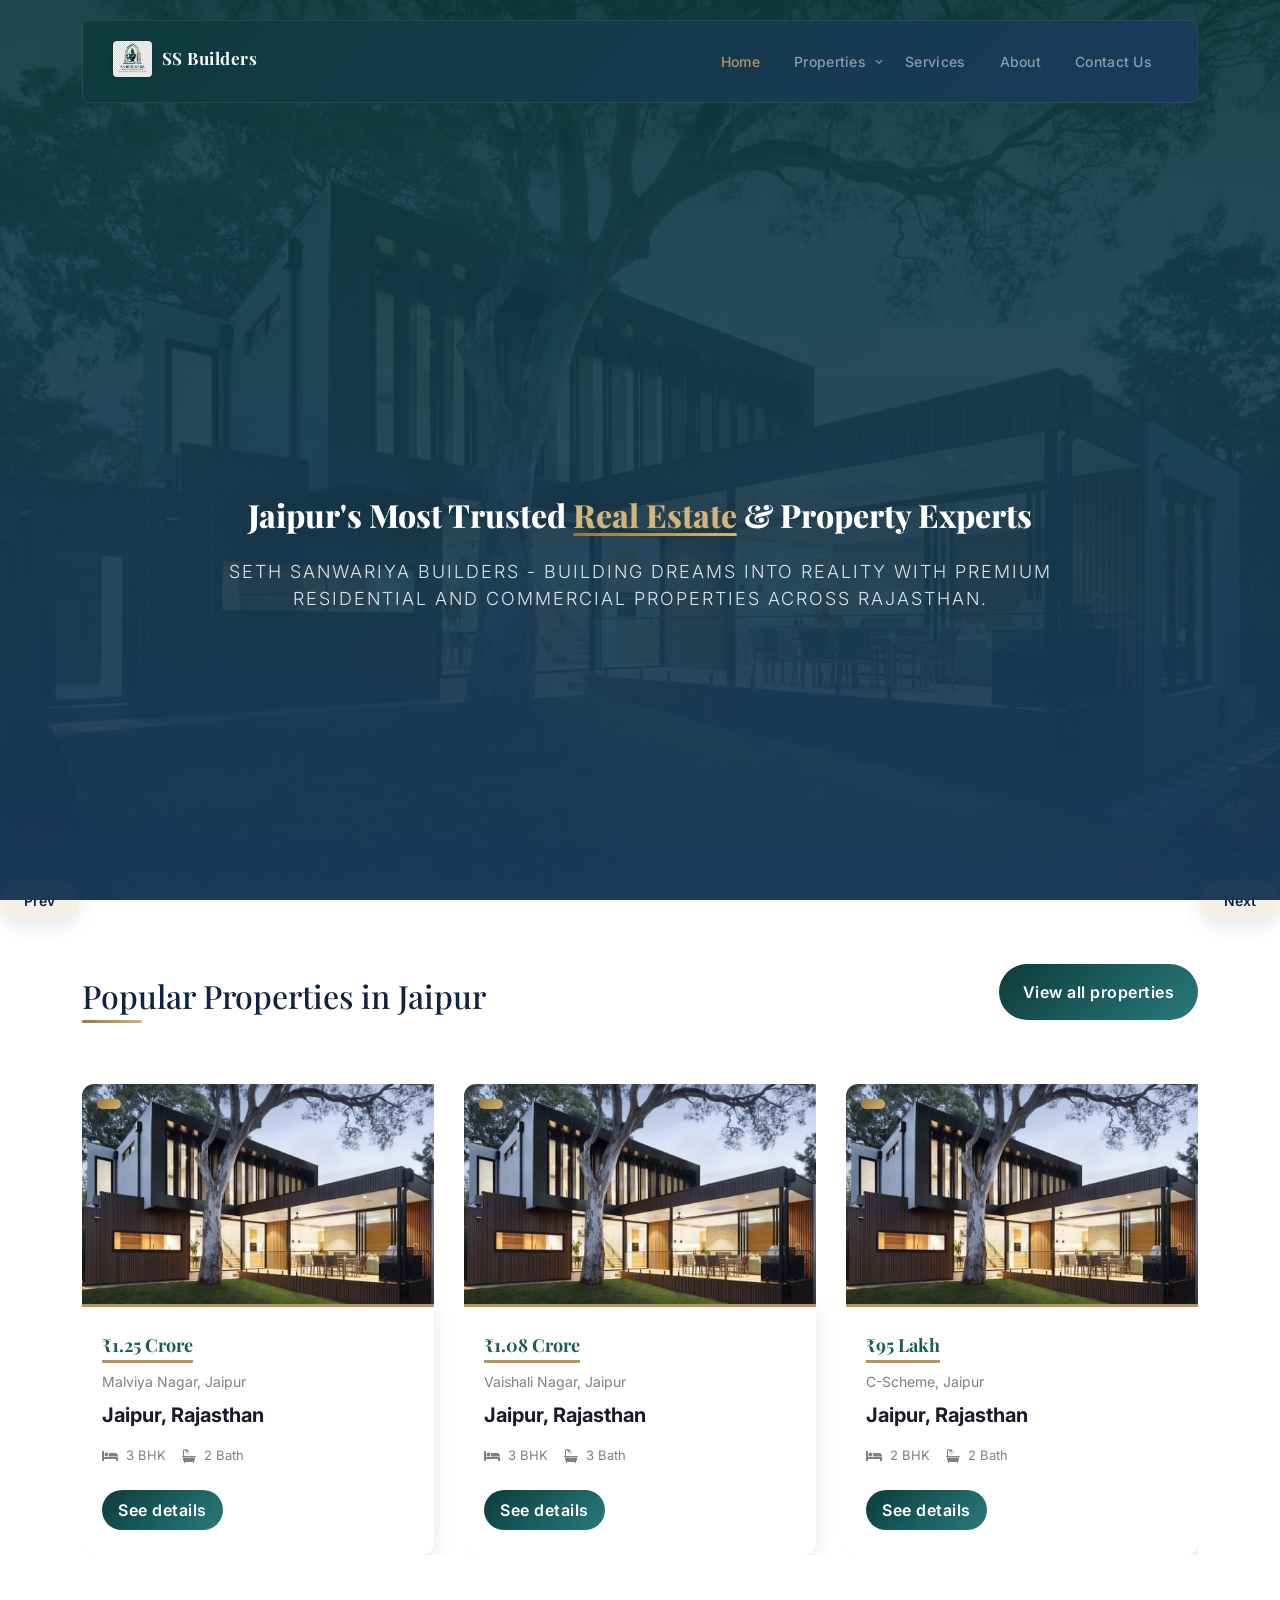
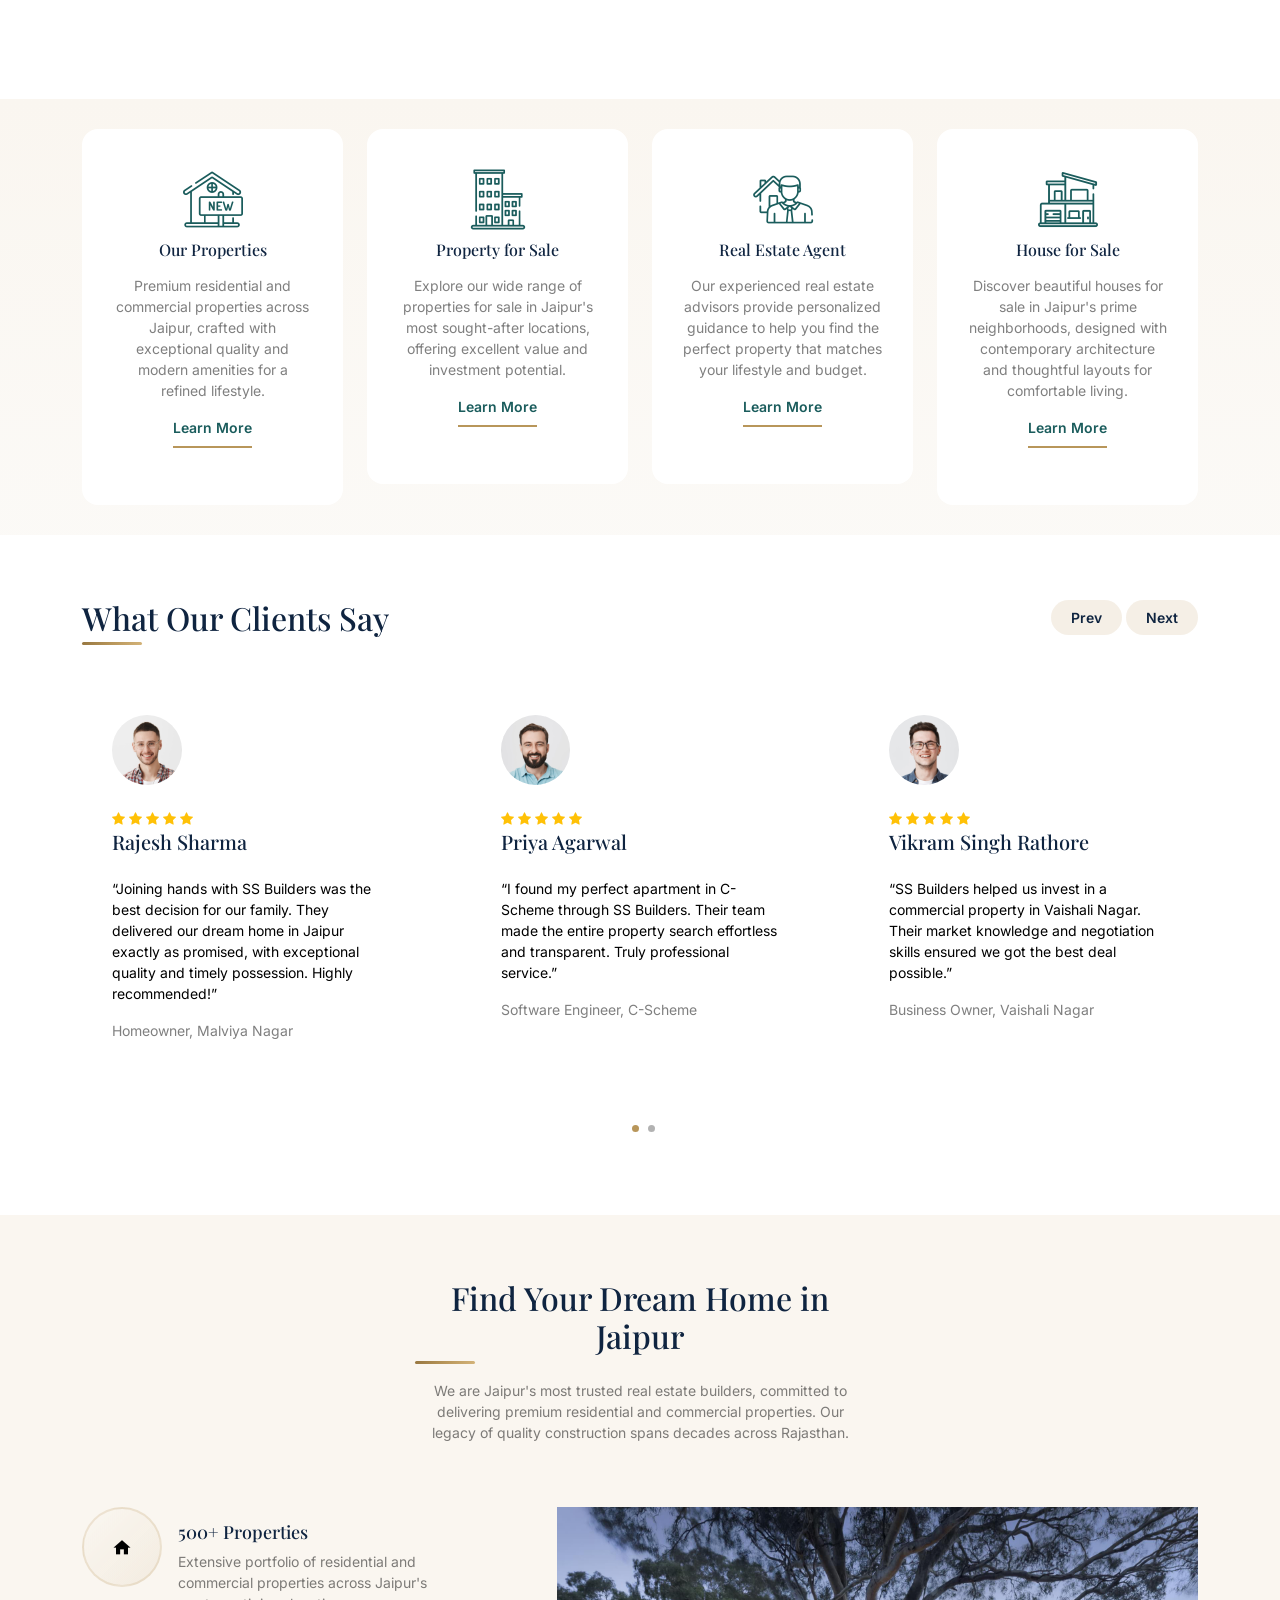
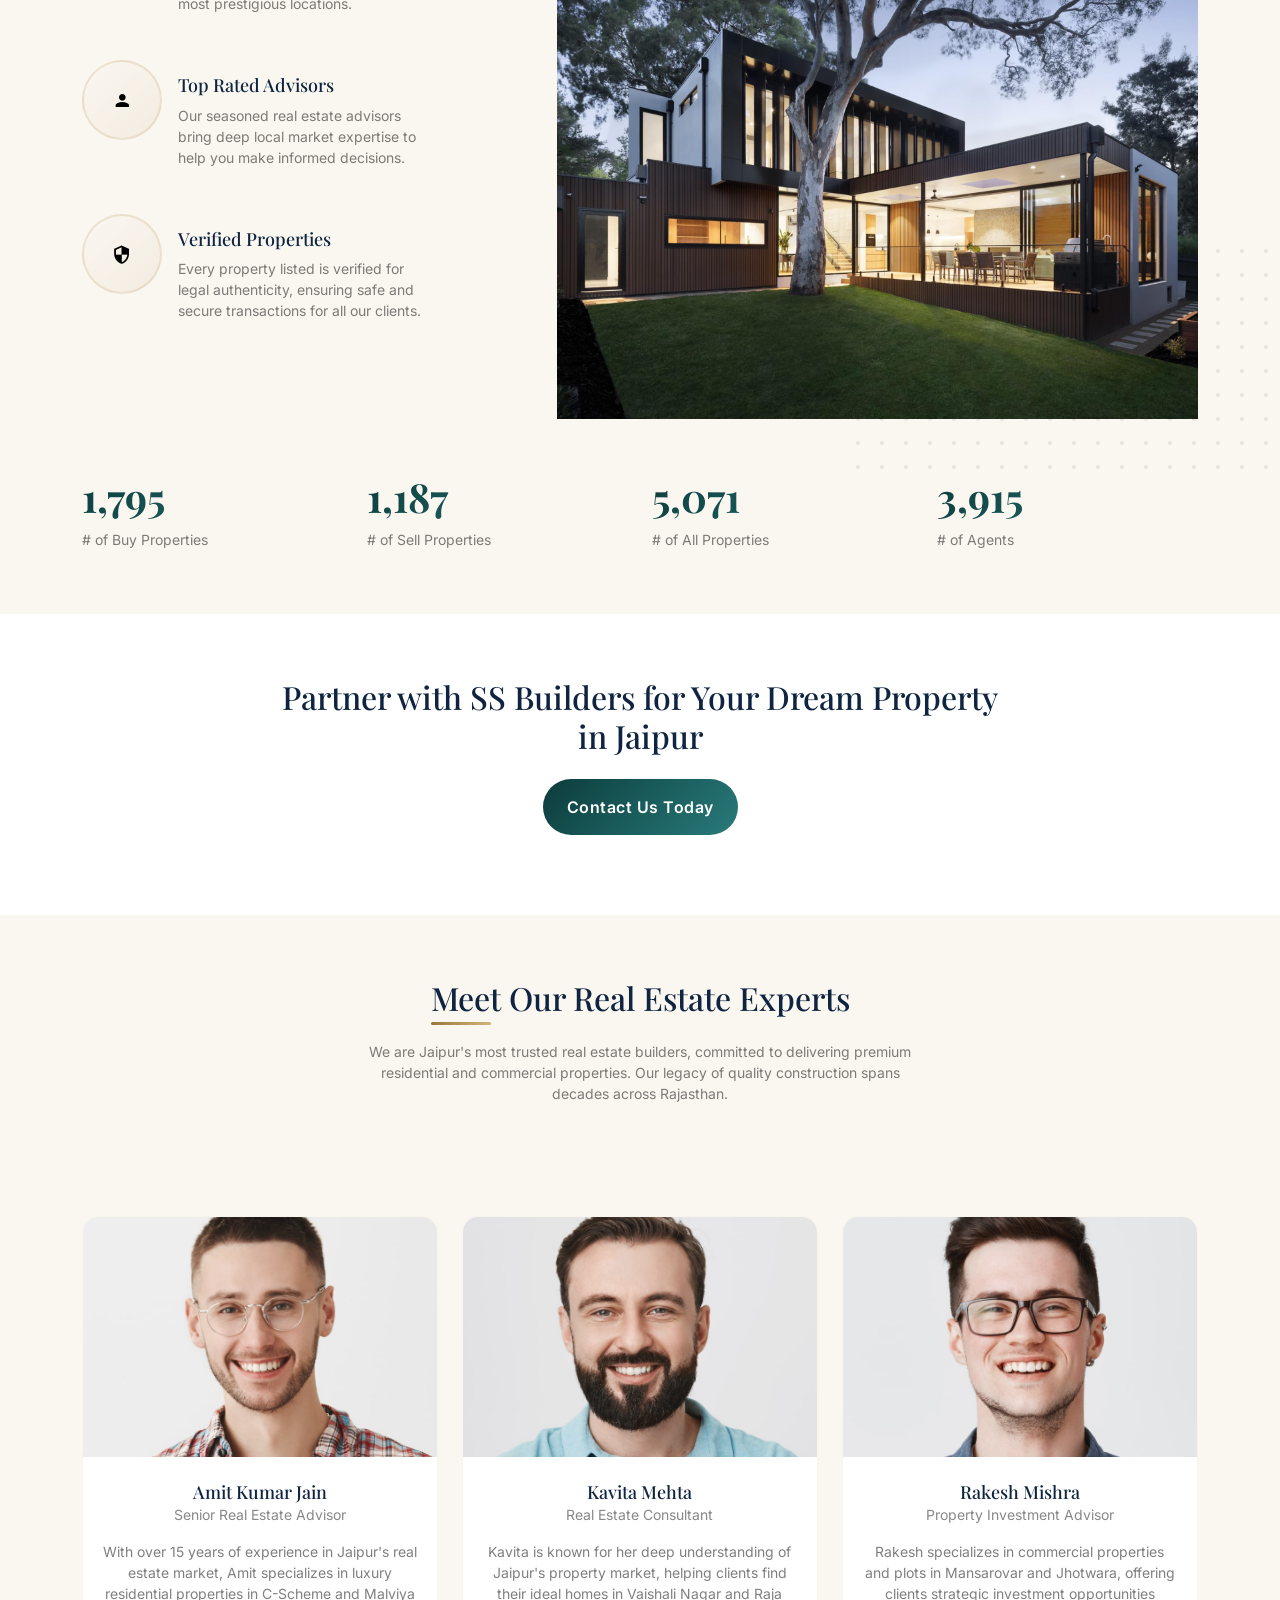
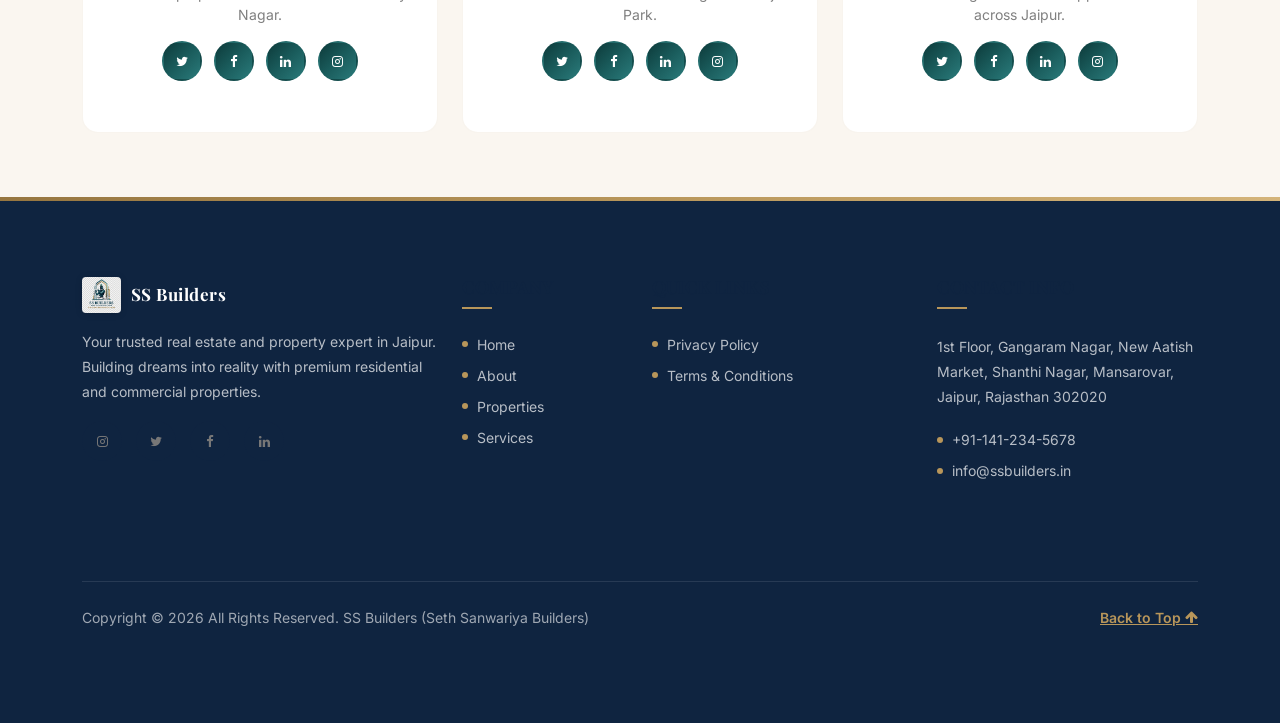
==== commit 17f98311: "Replace Decap CMS with GitHub API admin panel for global editing" ====
--- a/index.html
+++ b/index.html
@@ -132,12 +132,13 @@
             </p>
           </div>
         </div>
-        <div class="row">
+<div class="row">
           <div class="col-12">
-<div class="property-slider-wrap">
+            <div class="property-slider-wrap">
               <div class="property-slider">
                 <div id="property-template" class="property-item d-none">
                   <a href="property-single.html" class="img">
+                    <span class="property-type-badge" data-cms="property-type"></span>
                     <img data-cms="property-image" src="" alt="Property" class="img-fluid" />
                   </a>
                   <div class="property-content">
@@ -145,20 +146,21 @@
                     <div>
                       <span class="d-block mb-2 text-black-50" data-cms="property-location"></span>
                       <span class="city d-block mb-3" data-cms="property-city">Jaipur, Rajasthan</span>
-                      <div class="specs d-flex mb-4">
-                        <span class="d-block d-flex align-items-center me-3">
-                          <span class="icon-bed me-2"></span>
-                          <span class="caption" data-cms="property-beds"></span>
-                        </span>
-                        <span class="d-block d-flex align-items-center">
-                          <span class="icon-bath me-2"></span>
-                          <span class="caption" data-cms="property-baths"></span>
-                        </span>
-                      </div>
-                      <a href="property-single.html" class="btn btn-primary py-2 px-3">See details</a>
                     </div>
+                    <div class="specs d-flex mb-4">
+                      <span class="d-block d-flex align-items-center me-3">
+                        <span class="icon-bed me-2"></span>
+                        <span class="caption" data-cms="property-beds"></span>
+                      </span>
+                      <span class="d-block d-flex align-items-center">
+                        <span class="icon-bath me-2"></span>
+                        <span class="caption" data-cms="property-baths"></span>
+                      </span>
+                    </div>
+                    <a href="property-single.html" class="btn btn-primary py-2 px-3">See details</a>
                   </div>
                 </div>
+              </div>
 
               <div
                 id="property-nav"
